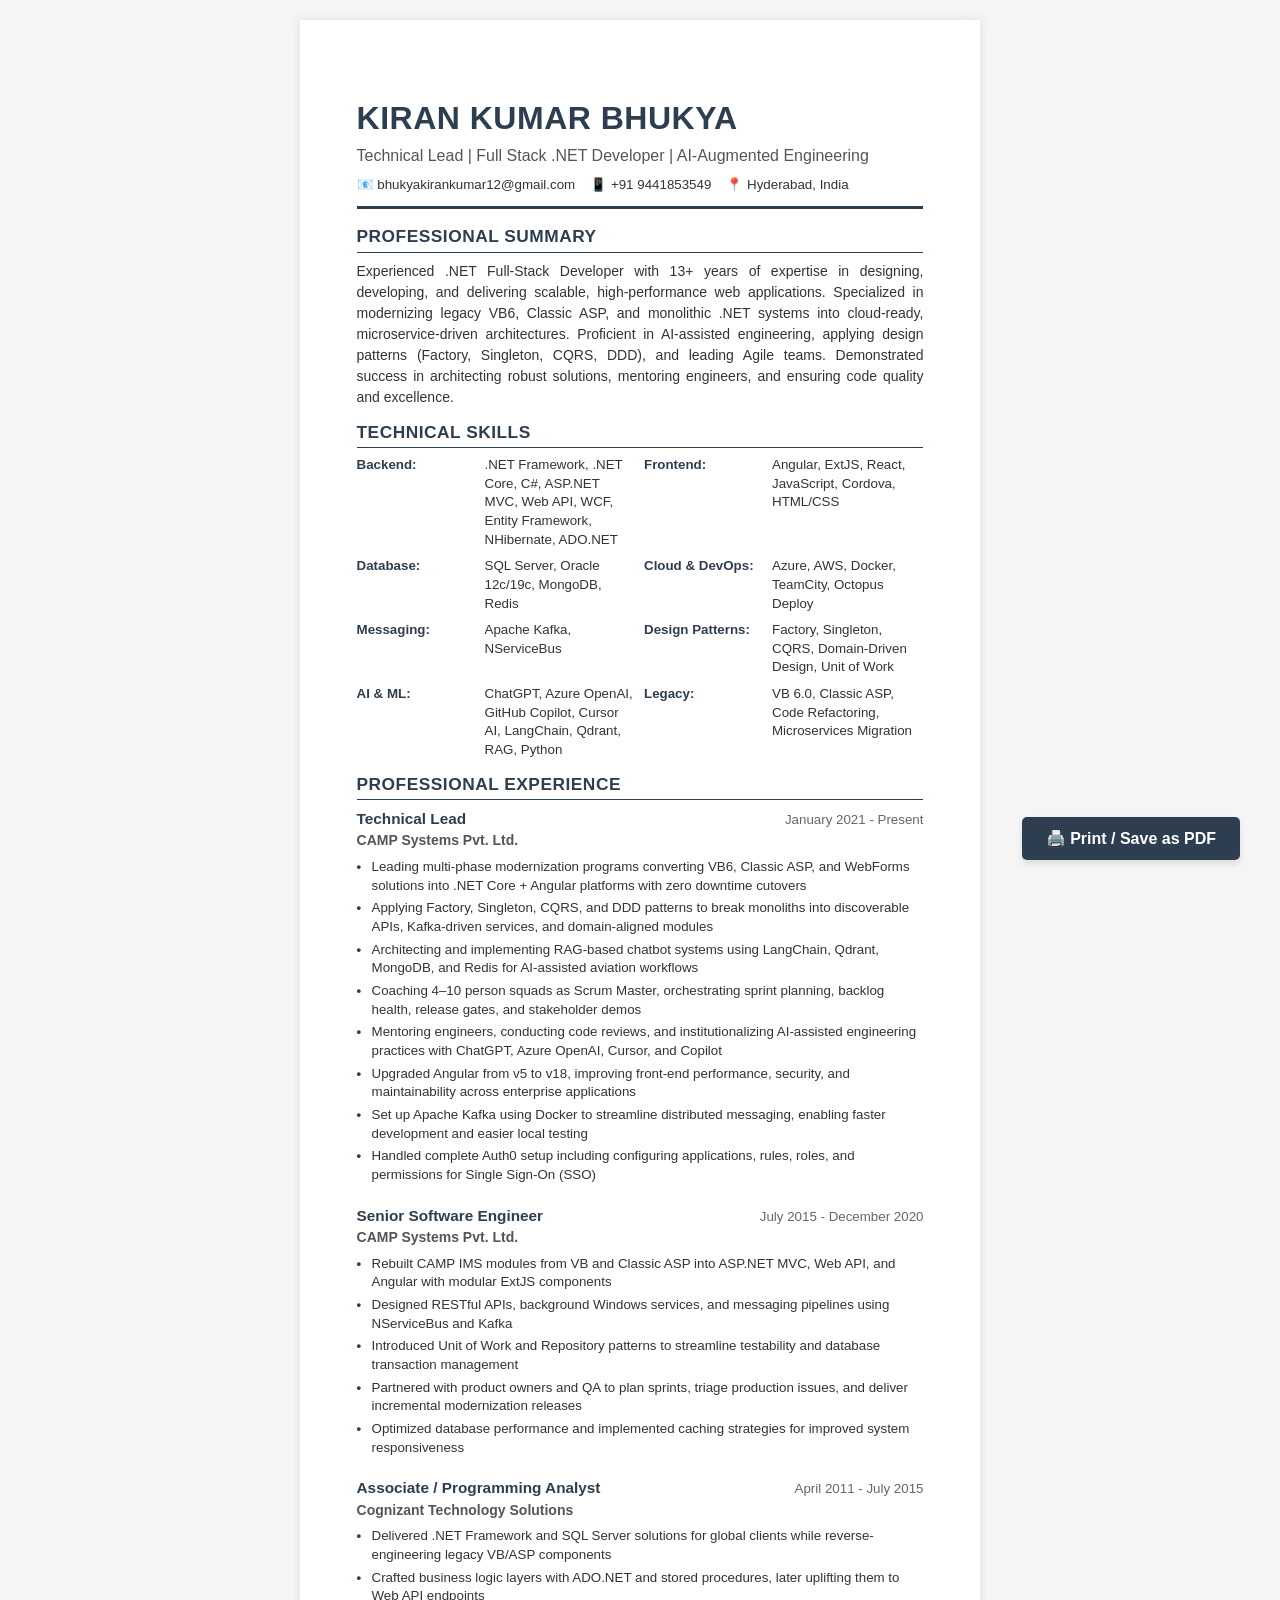
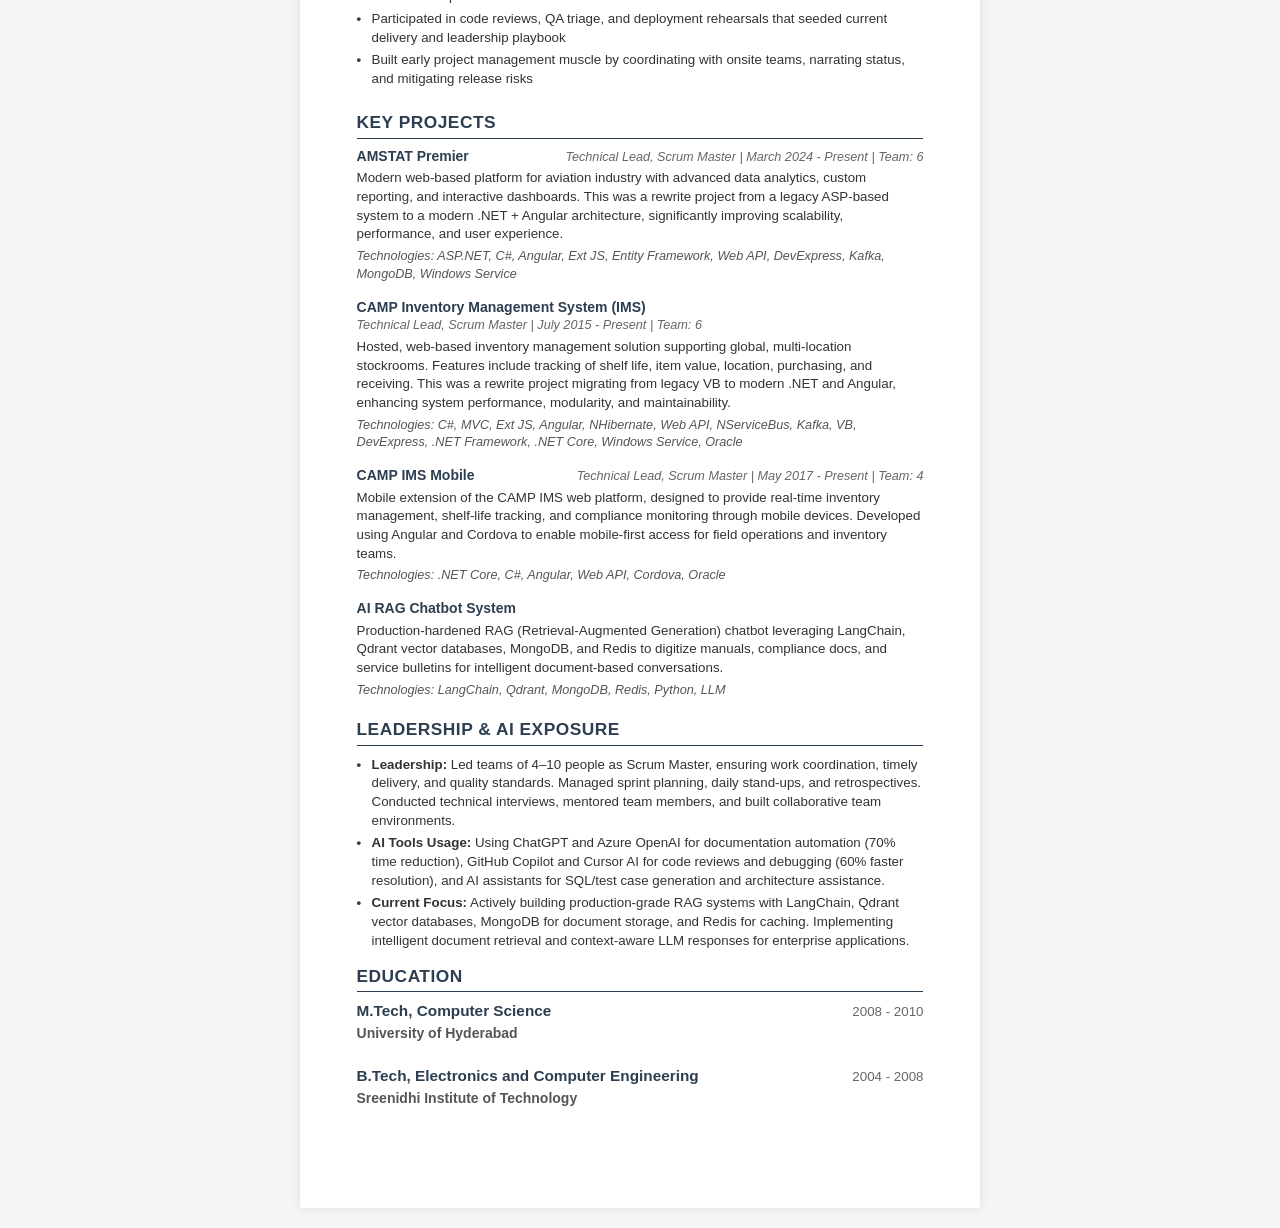
==== resume.html @ 2c6b8a43 "Refactor styles.css to improve layout and responsiveness of the portfolio website, ensuring a better" ====
<!DOCTYPE html>
<html lang="en">
<head>
    <meta charset="UTF-8">
    <meta name="viewport" content="width=device-width, initial-scale=1.0">
    <title>Kiran Kumar Bhukya - Resume</title>
    <style>
        * {
            margin: 0;
            padding: 0;
            box-sizing: border-box;
        }

        @page {
            size: A4;
            margin: 15mm;
        }

        body {
            font-family: 'Calibri', 'Arial', sans-serif;
            font-size: 11pt;
            line-height: 1.4;
            color: #000;
            background: white;
            padding: 0;
            margin: 0;
        }

        .resume-container {
            max-width: 180mm;
            margin: 0 auto;
            background: white;
            padding: 0;
        }

        /* Header */
        .header {
            border-bottom: 3px solid #2c3e50;
            padding-bottom: 12px;
            margin-bottom: 15px;
        }

        .header h1 {
            font-size: 24pt;
            font-weight: bold;
            color: #2c3e50;
            margin-bottom: 5px;
            letter-spacing: 0.5px;
        }

        .header .title {
            font-size: 12pt;
            color: #555;
            margin-bottom: 8px;
            font-weight: 500;
        }

        .header .contact-info {
            display: flex;
            flex-wrap: wrap;
            gap: 15px;
            font-size: 10pt;
            color: #333;
        }

        .header .contact-info span {
            display: flex;
            align-items: center;
            gap: 5px;
        }

        /* Sections */
        .section {
            margin-bottom: 12px;
        }

        .section-title {
            font-size: 13pt;
            font-weight: bold;
            color: #2c3e50;
            border-bottom: 1.5px solid #2c3e50;
            padding-bottom: 3px;
            margin-bottom: 8px;
            margin-top: 10px;
            text-transform: uppercase;
            letter-spacing: 0.5px;
        }

        /* Summary */
        .summary {
            font-size: 10.5pt;
            line-height: 1.5;
            text-align: justify;
            color: #333;
        }

        /* Experience & Education */
        .experience-item, .education-item {
            margin-bottom: 10px;
            padding-bottom: 8px;
        }

        .item-header {
            display: flex;
            justify-content: space-between;
            align-items: baseline;
            margin-bottom: 4px;
            flex-wrap: wrap;
        }

        .item-title {
            font-size: 11.5pt;
            font-weight: bold;
            color: #2c3e50;
        }

        .item-company {
            font-size: 10.5pt;
            color: #555;
            font-weight: 600;
            margin-top: 2px;
        }

        .item-date {
            font-size: 10pt;
            color: #666;
            font-weight: 500;
            white-space: nowrap;
        }

        .item-description {
            margin-top: 5px;
            font-size: 10pt;
            line-height: 1.4;
            color: #333;
        }

        .item-description ul {
            list-style: none;
            padding-left: 0;
            margin: 0;
        }

        .item-description li {
            padding: 2px 0;
            padding-left: 15px;
            position: relative;
            page-break-inside: avoid;
        }

        .item-description li:before {
            content: "•";
            position: absolute;
            left: 0;
            color: #2c3e50;
            font-weight: bold;
        }

        /* Skills */
        .skills-container {
            display: grid;
            grid-template-columns: repeat(2, 1fr);
            gap: 8px;
            margin-top: 5px;
        }

        .skill-row {
            display: flex;
            align-items: baseline;
            font-size: 10pt;
        }

        .skill-label {
            font-weight: bold;
            color: #2c3e50;
            min-width: 120px;
            margin-right: 8px;
        }

        .skill-items {
            color: #333;
            flex: 1;
        }

        /* Projects */
        .project-item {
            margin-bottom: 8px;
            padding-bottom: 6px;
        }

        .project-header {
            display: flex;
            justify-content: space-between;
            align-items: baseline;
            margin-bottom: 3px;
            flex-wrap: wrap;
        }

        .project-title {
            font-size: 10.5pt;
            font-weight: bold;
            color: #2c3e50;
        }

        .project-role {
            font-size: 9.5pt;
            color: #666;
            font-style: italic;
        }

        .project-description {
            font-size: 10pt;
            line-height: 1.4;
            margin-bottom: 4px;
            color: #333;
        }

        .project-tech {
            font-size: 9.5pt;
            color: #555;
            font-style: italic;
        }

        /* Print Styles */
        @media print {
            @page {
                size: A4;
                margin: 15mm;
            }

            * {
                -webkit-print-color-adjust: exact;
                print-color-adjust: exact;
            }

            body {
                background: white !important;
                font-size: 11pt !important;
                padding: 0 !important;
                margin: 0 !important;
                width: 100% !important;
            }

            .resume-container {
                width: 100% !important;
                max-width: 100% !important;
                margin: 0 !important;
                padding: 0 !important;
                box-shadow: none !important;
            }

            .section {
                margin-bottom: 10px;
                break-inside: auto;
                page-break-inside: auto;
            }

            .section-title {
                break-after: avoid;
                page-break-after: avoid;
                border-bottom-color: #000 !important;
                color: #000 !important;
            }

            .experience-item, .education-item, .project-item {
                margin-bottom: 8px;
                break-inside: auto;
                page-break-inside: auto;
            }

            .item-header {
                break-after: avoid;
                page-break-after: avoid;
            }

            .item-description {
                break-inside: auto;
                page-break-inside: auto;
            }

            .item-description ul {
                break-inside: auto;
                page-break-inside: auto;
            }

            .item-description li {
                break-inside: auto;
                page-break-inside: auto;
            }

            .header {
                border-bottom-color: #000 !important;
                break-after: avoid;
                page-break-after: avoid;
            }

            .item-title, .project-title {
                color: #000 !important;
            }

            .summary {
                break-inside: auto;
                page-break-inside: auto;
            }

            .skills-container {
                break-inside: auto;
                page-break-inside: auto;
            }
        }

        /* Screen view */
        @media screen {
            body {
                background: #f5f5f5;
                padding: 20px;
            }

            .resume-container {
                background: white;
                box-shadow: 0 0 10px rgba(0,0,0,0.1);
                padding: 20mm 15mm;
            }
        }
    </style>
</head>
<body>
    <div class="resume-container">
        <!-- Header -->
        <div class="header">
            <h1>KIRAN KUMAR BHUKYA</h1>
            <div class="title">Technical Lead | Full Stack .NET Developer | AI-Augmented Engineering</div>
            <div class="contact-info">
                <span>📧 bhukyakirankumar12@gmail.com</span>
                <span>📱 +91 9441853549</span>
                <span>📍 Hyderabad, India</span>
            </div>
        </div>

        <!-- Professional Summary -->
        <div class="section">
            <div class="section-title">Professional Summary</div>
            <div class="summary">
                Experienced .NET Full-Stack Developer with 13+ years of expertise in designing, developing, and delivering scalable, high-performance web applications. Specialized in modernizing legacy VB6, Classic ASP, and monolithic .NET systems into cloud-ready, microservice-driven architectures. Proficient in AI-assisted engineering, applying design patterns (Factory, Singleton, CQRS, DDD), and leading Agile teams. Demonstrated success in architecting robust solutions, mentoring engineers, and ensuring code quality and excellence.
            </div>
        </div>

        <!-- Technical Skills -->
        <div class="section">
            <div class="section-title">Technical Skills</div>
            <div class="skills-container">
                <div class="skill-row">
                    <span class="skill-label">Backend:</span>
                    <span class="skill-items">.NET Framework, .NET Core, C#, ASP.NET MVC, Web API, WCF, Entity Framework, NHibernate, ADO.NET</span>
                </div>
                <div class="skill-row">
                    <span class="skill-label">Frontend:</span>
                    <span class="skill-items">Angular, ExtJS, React, JavaScript, Cordova, HTML/CSS</span>
                </div>
                <div class="skill-row">
                    <span class="skill-label">Database:</span>
                    <span class="skill-items">SQL Server, Oracle 12c/19c, MongoDB, Redis</span>
                </div>
                <div class="skill-row">
                    <span class="skill-label">Cloud & DevOps:</span>
                    <span class="skill-items">Azure, AWS, Docker, TeamCity, Octopus Deploy</span>
                </div>
                <div class="skill-row">
                    <span class="skill-label">Messaging:</span>
                    <span class="skill-items">Apache Kafka, NServiceBus</span>
                </div>
                <div class="skill-row">
                    <span class="skill-label">Design Patterns:</span>
                    <span class="skill-items">Factory, Singleton, CQRS, Domain-Driven Design, Unit of Work</span>
                </div>
                <div class="skill-row">
                    <span class="skill-label">AI & ML:</span>
                    <span class="skill-items">ChatGPT, Azure OpenAI, GitHub Copilot, Cursor AI, LangChain, Qdrant, RAG, Python</span>
                </div>
                <div class="skill-row">
                    <span class="skill-label">Legacy:</span>
                    <span class="skill-items">VB 6.0, Classic ASP, Code Refactoring, Microservices Migration</span>
                </div>
            </div>
        </div>

        <!-- Professional Experience -->
        <div class="section">
            <div class="section-title">Professional Experience</div>
            
            <div class="experience-item">
                <div class="item-header">
                    <div>
                        <div class="item-title">Technical Lead</div>
                        <div class="item-company">CAMP Systems Pvt. Ltd.</div>
                    </div>
                    <div class="item-date">January 2021 - Present</div>
                </div>
                <div class="item-description">
                    <ul>
                        <li>Leading multi-phase modernization programs converting VB6, Classic ASP, and WebForms solutions into .NET Core + Angular platforms with zero downtime cutovers</li>
                        <li>Applying Factory, Singleton, CQRS, and DDD patterns to break monoliths into discoverable APIs, Kafka-driven services, and domain-aligned modules</li>
                        <li>Architecting and implementing RAG-based chatbot systems using LangChain, Qdrant, MongoDB, and Redis for AI-assisted aviation workflows</li>
                        <li>Coaching 4–10 person squads as Scrum Master, orchestrating sprint planning, backlog health, release gates, and stakeholder demos</li>
                        <li>Mentoring engineers, conducting code reviews, and institutionalizing AI-assisted engineering practices with ChatGPT, Azure OpenAI, Cursor, and Copilot</li>
                        <li>Upgraded Angular from v5 to v18, improving front-end performance, security, and maintainability across enterprise applications</li>
                        <li>Set up Apache Kafka using Docker to streamline distributed messaging, enabling faster development and easier local testing</li>
                        <li>Handled complete Auth0 setup including configuring applications, rules, roles, and permissions for Single Sign-On (SSO)</li>
                    </ul>
                </div>
            </div>

            <div class="experience-item">
                <div class="item-header">
                    <div>
                        <div class="item-title">Senior Software Engineer</div>
                        <div class="item-company">CAMP Systems Pvt. Ltd.</div>
                    </div>
                    <div class="item-date">July 2015 - December 2020</div>
                </div>
                <div class="item-description">
                    <ul>
                        <li>Rebuilt CAMP IMS modules from VB and Classic ASP into ASP.NET MVC, Web API, and Angular with modular ExtJS components</li>
                        <li>Designed RESTful APIs, background Windows services, and messaging pipelines using NServiceBus and Kafka</li>
                        <li>Introduced Unit of Work and Repository patterns to streamline testability and database transaction management</li>
                        <li>Partnered with product owners and QA to plan sprints, triage production issues, and deliver incremental modernization releases</li>
                        <li>Optimized database performance and implemented caching strategies for improved system responsiveness</li>
                    </ul>
                </div>
            </div>

            <div class="experience-item">
                <div class="item-header">
                    <div>
                        <div class="item-title">Associate / Programming Analyst</div>
                        <div class="item-company">Cognizant Technology Solutions</div>
                    </div>
                    <div class="item-date">April 2011 - July 2015</div>
                </div>
                <div class="item-description">
                    <ul>
                        <li>Delivered .NET Framework and SQL Server solutions for global clients while reverse-engineering legacy VB/ASP components</li>
                        <li>Crafted business logic layers with ADO.NET and stored procedures, later uplifting them to Web API endpoints</li>
                        <li>Participated in code reviews, QA triage, and deployment rehearsals that seeded current delivery and leadership playbook</li>
                        <li>Built early project management muscle by coordinating with onsite teams, narrating status, and mitigating release risks</li>
                    </ul>
                </div>
            </div>
        </div>

        <!-- Key Projects -->
        <div class="section">
            <div class="section-title">Key Projects</div>
            
            <div class="project-item">
                <div class="project-header">
                    <div class="project-title">AMSTAT Premier</div>
                    <div class="project-role">Technical Lead, Scrum Master | March 2024 - Present | Team: 6</div>
                </div>
                <div class="project-description">
                    Modern web-based platform for aviation industry with advanced data analytics, custom reporting, and interactive dashboards. This was a rewrite project from a legacy ASP-based system to a modern .NET + Angular architecture, significantly improving scalability, performance, and user experience.
                </div>
                <div class="project-tech">Technologies: ASP.NET, C#, Angular, Ext JS, Entity Framework, Web API, DevExpress, Kafka, MongoDB, Windows Service</div>
            </div>

            <div class="project-item">
                <div class="project-header">
                    <div class="project-title">CAMP Inventory Management System (IMS)</div>
                    <div class="project-role">Technical Lead, Scrum Master | July 2015 - Present | Team: 6</div>
                </div>
                <div class="project-description">
                    Hosted, web-based inventory management solution supporting global, multi-location stockrooms. Features include tracking of shelf life, item value, location, purchasing, and receiving. This was a rewrite project migrating from legacy VB to modern .NET and Angular, enhancing system performance, modularity, and maintainability.
                </div>
                <div class="project-tech">Technologies: C#, MVC, Ext JS, Angular, NHibernate, Web API, NServiceBus, Kafka, VB, DevExpress, .NET Framework, .NET Core, Windows Service, Oracle</div>
            </div>

            <div class="project-item">
                <div class="project-header">
                    <div class="project-title">CAMP IMS Mobile</div>
                    <div class="project-role">Technical Lead, Scrum Master | May 2017 - Present | Team: 4</div>
                </div>
                <div class="project-description">
                    Mobile extension of the CAMP IMS web platform, designed to provide real-time inventory management, shelf-life tracking, and compliance monitoring through mobile devices. Developed using Angular and Cordova to enable mobile-first access for field operations and inventory teams.
                </div>
                <div class="project-tech">Technologies: .NET Core, C#, Angular, Web API, Cordova, Oracle</div>
            </div>

            <div class="project-item">
                <div class="project-header">
                    <div class="project-title">AI RAG Chatbot System</div>
                </div>
                <div class="project-description">
                    Production-hardened RAG (Retrieval-Augmented Generation) chatbot leveraging LangChain, Qdrant vector databases, MongoDB, and Redis to digitize manuals, compliance docs, and service bulletins for intelligent document-based conversations.
                </div>
                <div class="project-tech">Technologies: LangChain, Qdrant, MongoDB, Redis, Python, LLM</div>
            </div>
        </div>

        <!-- Leadership & AI Exposure -->
        <div class="section">
            <div class="section-title">Leadership & AI Exposure</div>
            <div class="item-description">
                <ul>
                    <li><strong>Leadership:</strong> Led teams of 4–10 people as Scrum Master, ensuring work coordination, timely delivery, and quality standards. Managed sprint planning, daily stand-ups, and retrospectives. Conducted technical interviews, mentored team members, and built collaborative team environments.</li>
                    <li><strong>AI Tools Usage:</strong> Using ChatGPT and Azure OpenAI for documentation automation (70% time reduction), GitHub Copilot and Cursor AI for code reviews and debugging (60% faster resolution), and AI assistants for SQL/test case generation and architecture assistance.</li>
                    <li><strong>Current Focus:</strong> Actively building production-grade RAG systems with LangChain, Qdrant vector databases, MongoDB for document storage, and Redis for caching. Implementing intelligent document retrieval and context-aware LLM responses for enterprise applications.</li>
                </ul>
            </div>
        </div>

        <!-- Education -->
        <div class="section">
            <div class="section-title">Education</div>
            <div class="education-item">
                <div class="item-header">
                    <div>
                        <div class="item-title">M.Tech, Computer Science</div>
                        <div class="item-company">University of Hyderabad</div>
                    </div>
                    <div class="item-date">2008 - 2010</div>
                </div>
            </div>
            <div class="education-item">
                <div class="item-header">
                    <div>
                        <div class="item-title">B.Tech, Electronics and Computer Engineering</div>
                        <div class="item-company">Sreenidhi Institute of Technology</div>
                    </div>
                    <div class="item-date">2004 - 2008</div>
                </div>
            </div>
        </div>
    </div>

    <!-- Print Button -->
    <div class="no-print" style="text-align: center; margin: 20px; position: fixed; bottom: 20px; right: 20px;">
        <button onclick="window.print()" style="background: #2c3e50; color: white; border: none; padding: 12px 24px; border-radius: 5px; cursor: pointer; font-size: 16px; font-weight: 600; box-shadow: 0 4px 6px rgba(0,0,0,0.1);">
            🖨️ Print / Save as PDF
        </button>
    </div>

    <style>
        .no-print {
            display: block;
        }
        @media print {
            .no-print {
                display: none;
            }
        }
    </style>
</body>
</html>
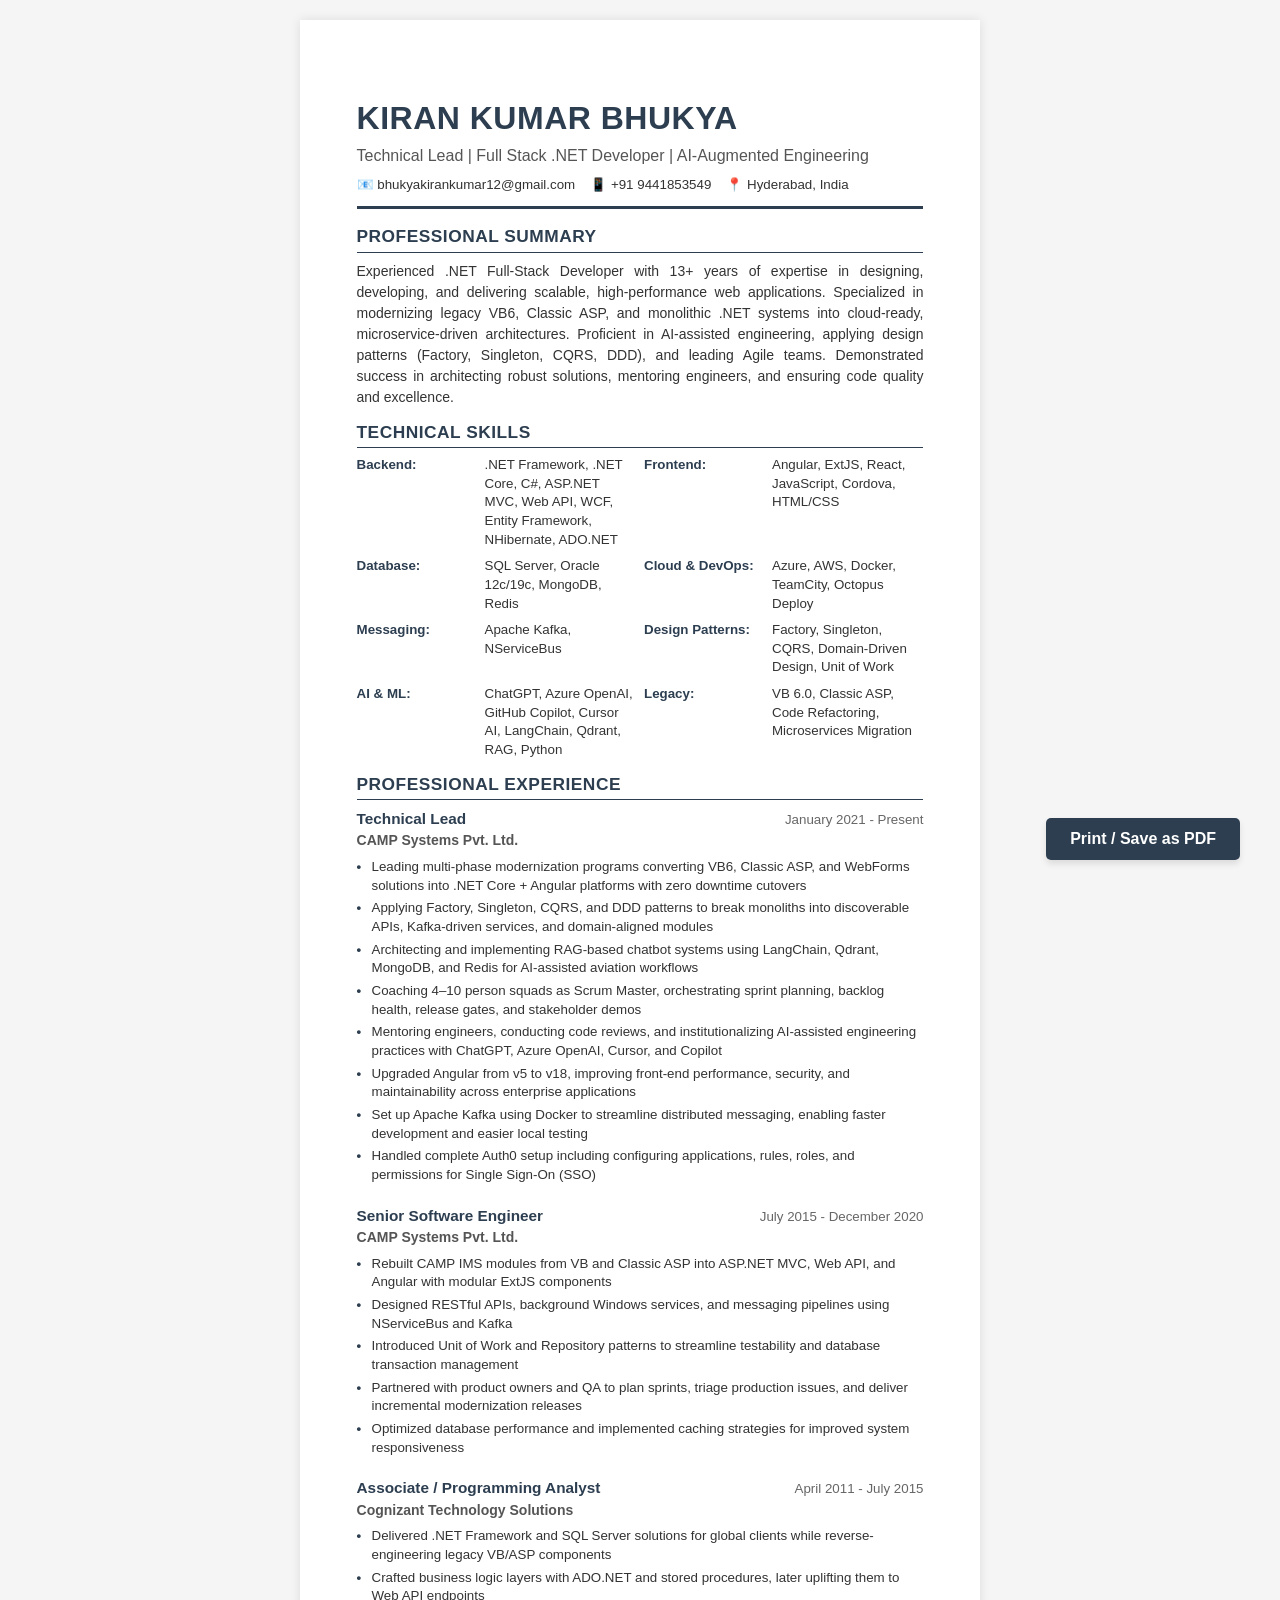
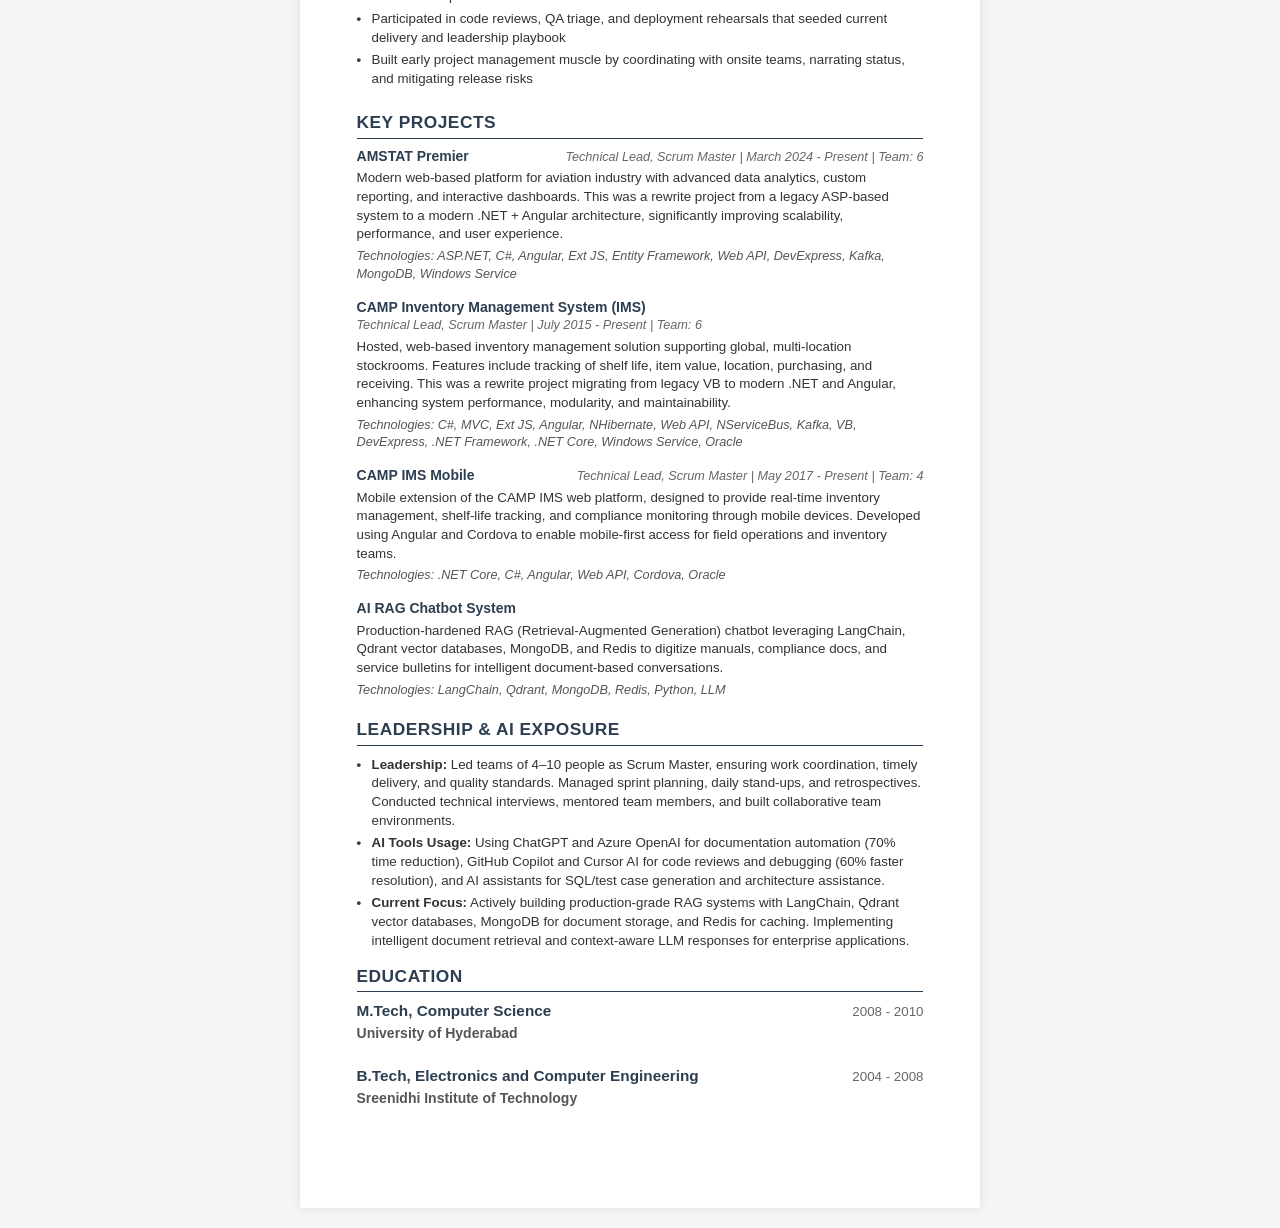
==== commit 44e5ebc8: "Enhance index.html with new project cards for AI-driven applications and update profile section with" ====
--- a/resume.html
+++ b/resume.html
@@ -320,6 +320,40 @@
                 background: white;
                 box-shadow: 0 0 10px rgba(0,0,0,0.1);
                 padding: 20mm 15mm;
+            }
+        }
+
+        /* Print Button */
+        .no-print {
+            display: block;
+            text-align: center;
+            margin: 20px;
+            position: fixed;
+            bottom: 20px;
+            right: 20px;
+            z-index: 1000;
+        }
+
+        .print-btn {
+            background: #2c3e50;
+            color: white;
+            border: none;
+            padding: 12px 24px;
+            border-radius: 5px;
+            cursor: pointer;
+            font-size: 16px;
+            font-weight: 600;
+            box-shadow: 0 4px 6px rgba(0,0,0,0.1);
+            font-family: 'Calibri', 'Arial', sans-serif;
+        }
+
+        .print-btn:hover {
+            background: #1a252f;
+        }
+
+        @media print {
+            .no-print {
+                display: none !important;
             }
         }
     </style>
@@ -533,21 +567,8 @@
     </div>
 
     <!-- Print Button -->
-    <div class="no-print" style="text-align: center; margin: 20px; position: fixed; bottom: 20px; right: 20px;">
-        <button onclick="window.print()" style="background: #2c3e50; color: white; border: none; padding: 12px 24px; border-radius: 5px; cursor: pointer; font-size: 16px; font-weight: 600; box-shadow: 0 4px 6px rgba(0,0,0,0.1);">
-            🖨️ Print / Save as PDF
-        </button>
+    <div class="no-print">
+        <button onclick="window.print()" class="print-btn">Print / Save as PDF</button>
     </div>
-
-    <style>
-        .no-print {
-            display: block;
-        }
-        @media print {
-            .no-print {
-                display: none;
-            }
-        }
-    </style>
 </body>
 </html>
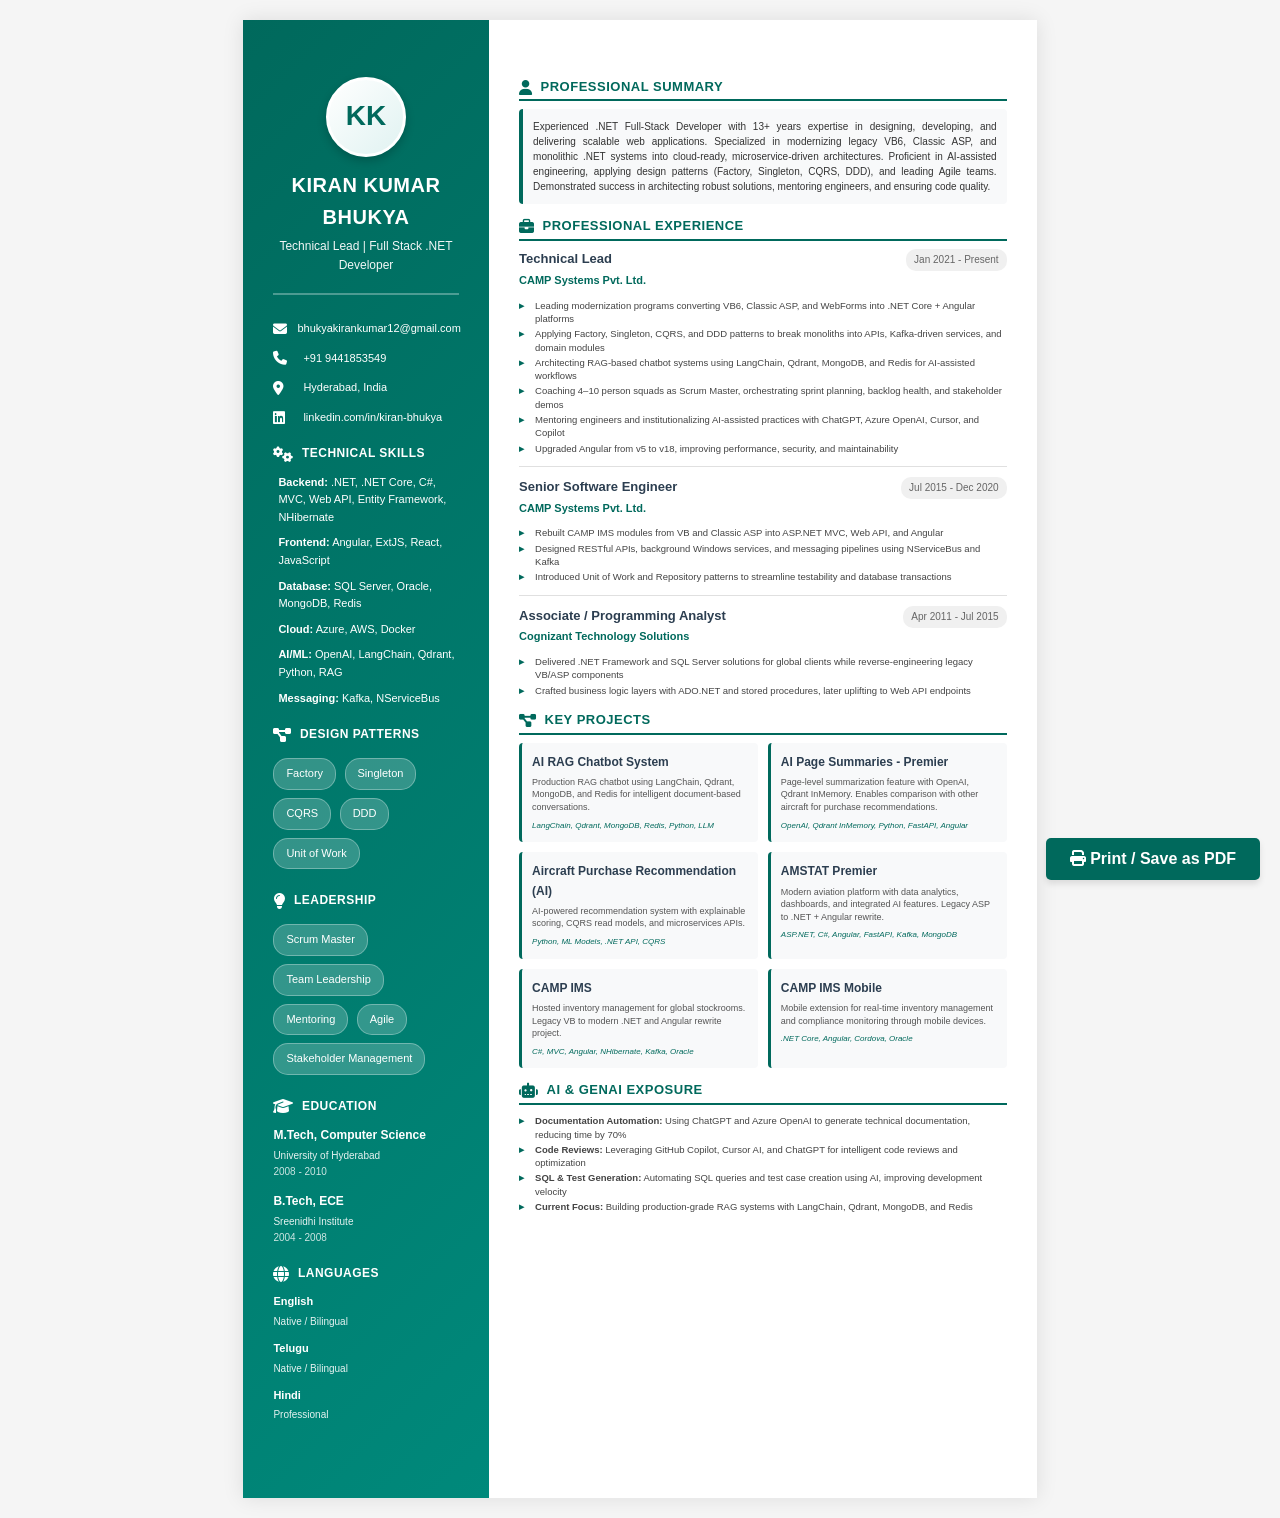
==== commit 688f6af5: "Revamp resume.html with a complete redesign, introducing a sidebar layout for profile, contact info," ====
--- a/resume.html
+++ b/resume.html
@@ -4,6 +4,7 @@
     <meta charset="UTF-8">
     <meta name="viewport" content="width=device-width, initial-scale=1.0">
     <title>Kiran Kumar Bhukya - Resume</title>
+    <link rel="stylesheet" href="https://cdnjs.cloudflare.com/ajax/libs/font-awesome/6.4.0/css/all.min.css">
     <style>
         * {
             margin: 0;
@@ -13,126 +14,237 @@
 
         @page {
             size: A4;
-            margin: 15mm;
+            margin: 0;
         }
 
         body {
-            font-family: 'Calibri', 'Arial', sans-serif;
-            font-size: 11pt;
-            line-height: 1.4;
-            color: #000;
-            background: white;
-            padding: 0;
-            margin: 0;
+            font-family: 'Segoe UI', Tahoma, Geneva, Verdana, sans-serif;
+            line-height: 1.6;
+            color: #2c3e50;
+            background: #f5f5f5;
         }
 
         .resume-container {
-            max-width: 180mm;
+            max-width: 210mm;
+            min-height: 297mm;
             margin: 0 auto;
             background: white;
-            padding: 0;
-        }
-
-        /* Header */
-        .header {
-            border-bottom: 3px solid #2c3e50;
-            padding-bottom: 12px;
-            margin-bottom: 15px;
-        }
-
-        .header h1 {
-            font-size: 24pt;
-            font-weight: bold;
-            color: #2c3e50;
-            margin-bottom: 5px;
-            letter-spacing: 0.5px;
-        }
-
-        .header .title {
-            font-size: 12pt;
-            color: #555;
-            margin-bottom: 8px;
-            font-weight: 500;
-        }
-
-        .header .contact-info {
             display: flex;
-            flex-wrap: wrap;
-            gap: 15px;
-            font-size: 10pt;
-            color: #333;
-        }
-
-        .header .contact-info span {
+            box-shadow: 0 0 20px rgba(0,0,0,0.1);
+        }
+
+        /* Left Sidebar - Dark Teal */
+        .sidebar {
+            width: 65mm;
+            background: linear-gradient(135deg, #00695c 0%, #00897b 100%);
+            color: white;
+            padding: 15mm 8mm;
+        }
+
+        /* Profile Picture Area */
+        .profile-section {
+            text-align: center;
+            margin-bottom: 18px;
+            padding-bottom: 18px;
+            border-bottom: 2px solid rgba(255,255,255,0.3);
+        }
+
+        .profile-picture {
+            width: 80px;
+            height: 80px;
+            border-radius: 50%;
+            background: linear-gradient(135deg, #ffffff 0%, #e0f2f1 100%);
+            margin: 0 auto 12px;
             display: flex;
             align-items: center;
-            gap: 5px;
-        }
-
-        /* Sections */
+            justify-content: center;
+            border: 3px solid white;
+            box-shadow: 0 4px 10px rgba(0,0,0,0.2);
+        }
+
+        .profile-picture span {
+            font-size: 28px;
+            font-weight: bold;
+            color: #00695c;
+        }
+
+        .name {
+            font-size: 20px;
+            font-weight: bold;
+            margin-bottom: 4px;
+            letter-spacing: 0.5px;
+        }
+
+        .title {
+            font-size: 12px;
+            opacity: 0.95;
+            font-weight: 400;
+        }
+
+        /* Contact Info */
+        .contact-info {
+            margin-top: 25px;
+        }
+
+        .contact-item {
+            display: flex;
+            align-items: center;
+            margin-bottom: 12px;
+            font-size: 11px;
+        }
+
+        .contact-item i {
+            width: 20px;
+            margin-right: 10px;
+            font-size: 14px;
+        }
+
+        /* Sidebar Sections */
+        .sidebar-section {
+            margin-bottom: 18px;
+        }
+
+        .sidebar-section-title {
+            font-size: 12px;
+            font-weight: bold;
+            margin-bottom: 10px;
+            display: flex;
+            align-items: center;
+            text-transform: uppercase;
+            letter-spacing: 0.5px;
+        }
+
+        .sidebar-section-title i {
+            margin-right: 8px;
+            font-size: 16px;
+        }
+
+        .skill-tag {
+            display: inline-block;
+            background: rgba(255,255,255,0.2);
+            padding: 6px 12px;
+            margin: 4px 4px 4px 0;
+            border-radius: 15px;
+            font-size: 11px;
+            border: 1px solid rgba(255,255,255,0.3);
+        }
+
+        .skill-item {
+            font-size: 11px;
+            margin-bottom: 8px;
+            padding-left: 5px;
+        }
+
+        .language-item {
+            margin-bottom: 10px;
+            font-size: 11px;
+        }
+
+        .language-name {
+            font-weight: 600;
+            margin-bottom: 3px;
+        }
+
+        .language-level {
+            font-size: 10px;
+            opacity: 0.9;
+        }
+
+        /* Main Content Area */
+        .main-content {
+            flex: 1;
+            padding: 15mm 8mm;
+            background: white;
+        }
+
+        /* Section Styling */
         .section {
             margin-bottom: 12px;
         }
 
         .section-title {
-            font-size: 13pt;
+            font-size: 13px;
             font-weight: bold;
-            color: #2c3e50;
-            border-bottom: 1.5px solid #2c3e50;
-            padding-bottom: 3px;
+            color: #00695c;
             margin-bottom: 8px;
-            margin-top: 10px;
+            display: flex;
+            align-items: center;
             text-transform: uppercase;
             letter-spacing: 0.5px;
+            border-bottom: 2px solid #00695c;
+            padding-bottom: 2px;
+        }
+
+        .section-title i {
+            margin-right: 8px;
+            font-size: 15px;
         }
 
         /* Summary */
         .summary {
-            font-size: 10.5pt;
+            font-size: 10px;
             line-height: 1.5;
             text-align: justify;
             color: #333;
+            background: #f8f9fa;
+            padding: 10px;
+            border-left: 4px solid #00695c;
+            border-radius: 4px;
         }
 
         /* Experience & Education */
-        .experience-item, .education-item {
+        .experience-item, .education-item, .project-item {
             margin-bottom: 10px;
-            padding-bottom: 8px;
+            padding-bottom: 10px;
+            border-bottom: 1px solid #e0e0e0;
+        }
+
+        .experience-item:last-child {
+            border-bottom: none;
+            margin-bottom: 0;
+            padding-bottom: 0;
+        }
+
+        .experience-item:last-child, .education-item:last-child, .project-item:last-child {
+            border-bottom: none;
         }
 
         .item-header {
             display: flex;
             justify-content: space-between;
-            align-items: baseline;
-            margin-bottom: 4px;
+            align-items: flex-start;
+            margin-bottom: 8px;
             flex-wrap: wrap;
         }
 
         .item-title {
-            font-size: 11.5pt;
+            font-size: 13px;
             font-weight: bold;
             color: #2c3e50;
         }
 
         .item-company {
-            font-size: 10.5pt;
-            color: #555;
+            font-size: 11px;
+            color: #00695c;
             font-weight: 600;
             margin-top: 2px;
         }
 
         .item-date {
-            font-size: 10pt;
+            font-size: 10px;
             color: #666;
             font-weight: 500;
             white-space: nowrap;
+            background: #f0f0f0;
+            padding: 3px 8px;
+            border-radius: 10px;
         }
 
         .item-description {
-            margin-top: 5px;
-            font-size: 10pt;
+            margin-top: 6px;
+            font-size: 9.5px;
             line-height: 1.4;
-            color: #333;
+            color: #444;
         }
 
         .item-description ul {
@@ -142,433 +254,351 @@
         }
 
         .item-description li {
-            padding: 2px 0;
-            padding-left: 15px;
+            padding: 1px 0;
+            padding-left: 16px;
             position: relative;
-            page-break-inside: avoid;
         }
 
         .item-description li:before {
-            content: "•";
+            content: "▸";
             position: absolute;
             left: 0;
-            color: #2c3e50;
+            color: #00695c;
             font-weight: bold;
         }
 
-        /* Skills */
-        .skills-container {
+        /* Projects Grid */
+        .projects-grid {
             display: grid;
             grid-template-columns: repeat(2, 1fr);
-            gap: 8px;
-            margin-top: 5px;
-        }
-
-        .skill-row {
-            display: flex;
-            align-items: baseline;
-            font-size: 10pt;
-        }
-
-        .skill-label {
+            gap: 10px;
+            margin-top: 8px;
+        }
+
+        .project-card {
+            background: #f8f9fa;
+            padding: 10px;
+            border-radius: 4px;
+            border-left: 3px solid #00695c;
+        }
+
+        .project-title {
+            font-size: 12px;
             font-weight: bold;
             color: #2c3e50;
-            min-width: 120px;
-            margin-right: 8px;
-        }
-
-        .skill-items {
-            color: #333;
-            flex: 1;
-        }
-
-        /* Projects */
-        .project-item {
-            margin-bottom: 8px;
-            padding-bottom: 6px;
-        }
-
-        .project-header {
-            display: flex;
-            justify-content: space-between;
-            align-items: baseline;
-            margin-bottom: 3px;
-            flex-wrap: wrap;
-        }
-
-        .project-title {
-            font-size: 10.5pt;
-            font-weight: bold;
-            color: #2c3e50;
-        }
-
-        .project-role {
-            font-size: 9.5pt;
-            color: #666;
-            font-style: italic;
-        }
-
-        .project-description {
-            font-size: 10pt;
+            margin-bottom: 4px;
+        }
+
+        .project-desc {
+            font-size: 9px;
+            color: #555;
             line-height: 1.4;
-            margin-bottom: 4px;
-            color: #333;
+            margin-bottom: 6px;
         }
 
         .project-tech {
-            font-size: 9.5pt;
-            color: #555;
+            font-size: 8px;
+            color: #00695c;
             font-style: italic;
         }
 
         /* Print Styles */
         @media print {
-            @page {
-                size: A4;
-                margin: 15mm;
+            body {
+                background: white;
             }
 
-            * {
+            .resume-container {
+                box-shadow: none;
+                max-width: 100%;
+            }
+
+            .sidebar {
+                background: #00695c !important;
                 -webkit-print-color-adjust: exact;
                 print-color-adjust: exact;
             }
 
-            body {
-                background: white !important;
-                font-size: 11pt !important;
-                padding: 0 !important;
-                margin: 0 !important;
-                width: 100% !important;
+            .section-title {
+                color: #00695c !important;
             }
 
-            .resume-container {
-                width: 100% !important;
-                max-width: 100% !important;
-                margin: 0 !important;
-                padding: 0 !important;
-                box-shadow: none !important;
+            .item-company {
+                color: #00695c !important;
             }
-
-            .section {
-                margin-bottom: 10px;
-                break-inside: auto;
-                page-break-inside: auto;
-            }
-
-            .section-title {
-                break-after: avoid;
-                page-break-after: avoid;
-                border-bottom-color: #000 !important;
-                color: #000 !important;
-            }
-
-            .experience-item, .education-item, .project-item {
-                margin-bottom: 8px;
-                break-inside: auto;
-                page-break-inside: auto;
-            }
-
-            .item-header {
-                break-after: avoid;
-                page-break-after: avoid;
-            }
-
-            .item-description {
-                break-inside: auto;
-                page-break-inside: auto;
-            }
-
-            .item-description ul {
-                break-inside: auto;
-                page-break-inside: auto;
-            }
-
-            .item-description li {
-                break-inside: auto;
-                page-break-inside: auto;
-            }
-
-            .header {
-                border-bottom-color: #000 !important;
-                break-after: avoid;
-                page-break-after: avoid;
-            }
-
-            .item-title, .project-title {
-                color: #000 !important;
-            }
-
-            .summary {
-                break-inside: auto;
-                page-break-inside: auto;
-            }
-
-            .skills-container {
-                break-inside: auto;
-                page-break-inside: auto;
-            }
-        }
-
-        /* Screen view */
+        }
+
+        /* Screen view adjustments */
         @media screen {
             body {
-                background: #f5f5f5;
                 padding: 20px;
             }
-
-            .resume-container {
-                background: white;
-                box-shadow: 0 0 10px rgba(0,0,0,0.1);
-                padding: 20mm 15mm;
-            }
-        }
-
-        /* Print Button */
+        }
+    </style>
+</head>
+<body>
+    <div class="resume-container">
+        <!-- Left Sidebar -->
+        <div class="sidebar">
+            <!-- Profile Section -->
+            <div class="profile-section">
+                <div class="profile-picture">
+                    <span>KK</span>
+                </div>
+                <div class="name">KIRAN KUMAR BHUKYA</div>
+                <div class="title">Technical Lead | Full Stack .NET Developer</div>
+            </div>
+
+            <!-- Contact Information -->
+            <div class="contact-info sidebar-section">
+                <div class="contact-item">
+                    <i class="fas fa-envelope"></i>
+                    <span>bhukyakirankumar12@gmail.com</span>
+                </div>
+                <div class="contact-item">
+                    <i class="fas fa-phone"></i>
+                    <span>+91 9441853549</span>
+                </div>
+                <div class="contact-item">
+                    <i class="fas fa-map-marker-alt"></i>
+                    <span>Hyderabad, India</span>
+                </div>
+                <div class="contact-item">
+                    <i class="fab fa-linkedin"></i>
+                    <span>linkedin.com/in/kiran-bhukya</span>
+                </div>
+            </div>
+
+            <!-- Technical Skills -->
+            <div class="sidebar-section">
+                <div class="sidebar-section-title">
+                    <i class="fas fa-cogs"></i> Technical Skills
+                </div>
+                <div class="skill-item"><strong>Backend:</strong> .NET, .NET Core, C#, MVC, Web API, Entity Framework, NHibernate</div>
+                <div class="skill-item"><strong>Frontend:</strong> Angular, ExtJS, React, JavaScript</div>
+                <div class="skill-item"><strong>Database:</strong> SQL Server, Oracle, MongoDB, Redis</div>
+                <div class="skill-item"><strong>Cloud:</strong> Azure, AWS, Docker</div>
+                <div class="skill-item"><strong>AI/ML:</strong> OpenAI, LangChain, Qdrant, Python, RAG</div>
+                <div class="skill-item"><strong>Messaging:</strong> Kafka, NServiceBus</div>
+            </div>
+
+            <!-- Design Patterns -->
+            <div class="sidebar-section">
+                <div class="sidebar-section-title">
+                    <i class="fas fa-project-diagram"></i> Design Patterns
+                </div>
+                <span class="skill-tag">Factory</span>
+                <span class="skill-tag">Singleton</span>
+                <span class="skill-tag">CQRS</span>
+                <span class="skill-tag">DDD</span>
+                <span class="skill-tag">Unit of Work</span>
+            </div>
+
+            <!-- Soft Skills -->
+            <div class="sidebar-section">
+                <div class="sidebar-section-title">
+                    <i class="fas fa-lightbulb"></i> Leadership
+                </div>
+                <span class="skill-tag">Scrum Master</span>
+                <span class="skill-tag">Team Leadership</span>
+                <span class="skill-tag">Mentoring</span>
+                <span class="skill-tag">Agile</span>
+                <span class="skill-tag">Stakeholder Management</span>
+            </div>
+
+            <!-- Education -->
+            <div class="sidebar-section">
+                <div class="sidebar-section-title">
+                    <i class="fas fa-graduation-cap"></i> Education
+                </div>
+                <div style="margin-bottom: 12px;">
+                    <div style="font-weight: 600; font-size: 12px; margin-bottom: 3px;">M.Tech, Computer Science</div>
+                    <div style="font-size: 10px; opacity: 0.9;">University of Hyderabad</div>
+                    <div style="font-size: 10px; opacity: 0.8;">2008 - 2010</div>
+                </div>
+                <div>
+                    <div style="font-weight: 600; font-size: 12px; margin-bottom: 3px;">B.Tech, ECE</div>
+                    <div style="font-size: 10px; opacity: 0.9;">Sreenidhi Institute</div>
+                    <div style="font-size: 10px; opacity: 0.8;">2004 - 2008</div>
+                </div>
+            </div>
+
+            <!-- Languages -->
+            <div class="sidebar-section">
+                <div class="sidebar-section-title">
+                    <i class="fas fa-globe"></i> Languages
+                </div>
+                <div class="language-item">
+                    <div class="language-name">English</div>
+                    <div class="language-level">Native / Bilingual</div>
+                </div>
+                <div class="language-item">
+                    <div class="language-name">Telugu</div>
+                    <div class="language-level">Native / Bilingual</div>
+                </div>
+                <div class="language-item">
+                    <div class="language-name">Hindi</div>
+                    <div class="language-level">Professional</div>
+                </div>
+            </div>
+        </div>
+
+        <!-- Main Content -->
+        <div class="main-content">
+            <!-- Professional Summary -->
+            <div class="section">
+                <div class="section-title">
+                    <i class="fas fa-user"></i> Professional Summary
+                </div>
+                <div class="summary">
+                    Experienced .NET Full-Stack Developer with 13+ years expertise in designing, developing, and delivering scalable web applications. Specialized in modernizing legacy VB6, Classic ASP, and monolithic .NET systems into cloud-ready, microservice-driven architectures. Proficient in AI-assisted engineering, applying design patterns (Factory, Singleton, CQRS, DDD), and leading Agile teams. Demonstrated success in architecting robust solutions, mentoring engineers, and ensuring code quality.
+                </div>
+            </div>
+
+            <!-- Professional Experience -->
+            <div class="section">
+                <div class="section-title">
+                    <i class="fas fa-briefcase"></i> Professional Experience
+                </div>
+                
+                <div class="experience-item">
+                    <div class="item-header">
+                        <div>
+                            <div class="item-title">Technical Lead</div>
+                            <div class="item-company">CAMP Systems Pvt. Ltd.</div>
+                        </div>
+                        <div class="item-date">Jan 2021 - Present</div>
+                    </div>
+                    <div class="item-description">
+                        <ul>
+                            <li>Leading modernization programs converting VB6, Classic ASP, and WebForms into .NET Core + Angular platforms</li>
+                            <li>Applying Factory, Singleton, CQRS, and DDD patterns to break monoliths into APIs, Kafka-driven services, and domain modules</li>
+                            <li>Architecting RAG-based chatbot systems using LangChain, Qdrant, MongoDB, and Redis for AI-assisted workflows</li>
+                            <li>Coaching 4–10 person squads as Scrum Master, orchestrating sprint planning, backlog health, and stakeholder demos</li>
+                            <li>Mentoring engineers and institutionalizing AI-assisted practices with ChatGPT, Azure OpenAI, Cursor, and Copilot</li>
+                            <li>Upgraded Angular from v5 to v18, improving performance, security, and maintainability</li>
+                        </ul>
+                    </div>
+                </div>
+
+                <div class="experience-item">
+                    <div class="item-header">
+                        <div>
+                            <div class="item-title">Senior Software Engineer</div>
+                            <div class="item-company">CAMP Systems Pvt. Ltd.</div>
+                        </div>
+                        <div class="item-date">Jul 2015 - Dec 2020</div>
+                    </div>
+                    <div class="item-description">
+                        <ul>
+                            <li>Rebuilt CAMP IMS modules from VB and Classic ASP into ASP.NET MVC, Web API, and Angular</li>
+                            <li>Designed RESTful APIs, background Windows services, and messaging pipelines using NServiceBus and Kafka</li>
+                            <li>Introduced Unit of Work and Repository patterns to streamline testability and database transactions</li>
+                        </ul>
+                    </div>
+                </div>
+
+                <div class="experience-item">
+                    <div class="item-header">
+                        <div>
+                            <div class="item-title">Associate / Programming Analyst</div>
+                            <div class="item-company">Cognizant Technology Solutions</div>
+                        </div>
+                        <div class="item-date">Apr 2011 - Jul 2015</div>
+                    </div>
+                    <div class="item-description">
+                        <ul>
+                            <li>Delivered .NET Framework and SQL Server solutions for global clients while reverse-engineering legacy VB/ASP components</li>
+                            <li>Crafted business logic layers with ADO.NET and stored procedures, later uplifting to Web API endpoints</li>
+                        </ul>
+                    </div>
+                </div>
+            </div>
+
+            <!-- Key Projects - AI Projects First -->
+            <div class="section">
+                <div class="section-title">
+                    <i class="fas fa-project-diagram"></i> Key Projects
+                </div>
+                
+                <div class="projects-grid">
+                    <!-- AI RAG Chatbot System -->
+                    <div class="project-card">
+                        <div class="project-title">AI RAG Chatbot System</div>
+                        <div class="project-desc">Production RAG chatbot using LangChain, Qdrant, MongoDB, and Redis for intelligent document-based conversations.</div>
+                        <div class="project-tech">LangChain, Qdrant, MongoDB, Redis, Python, LLM</div>
+                    </div>
+
+                    <!-- AI Page Summaries -->
+                    <div class="project-card">
+                        <div class="project-title">AI Page Summaries - Premier</div>
+                        <div class="project-desc">Page-level summarization feature with OpenAI, Qdrant InMemory. Enables comparison with other aircraft for purchase recommendations.</div>
+                        <div class="project-tech">OpenAI, Qdrant InMemory, Python, FastAPI, Angular</div>
+                    </div>
+
+                    <!-- Aircraft Purchase Recommendation -->
+                    <div class="project-card">
+                        <div class="project-title">Aircraft Purchase Recommendation (AI)</div>
+                        <div class="project-desc">AI-powered recommendation system with explainable scoring, CQRS read models, and microservices APIs.</div>
+                        <div class="project-tech">Python, ML Models, .NET API, CQRS</div>
+                    </div>
+
+                    <!-- AMSTAT Premier -->
+                    <div class="project-card">
+                        <div class="project-title">AMSTAT Premier</div>
+                        <div class="project-desc">Modern aviation platform with data analytics, dashboards, and integrated AI features. Legacy ASP to .NET + Angular rewrite.</div>
+                        <div class="project-tech">ASP.NET, C#, Angular, FastAPI, Kafka, MongoDB</div>
+                    </div>
+
+                    <!-- CAMP IMS -->
+                    <div class="project-card">
+                        <div class="project-title">CAMP IMS</div>
+                        <div class="project-desc">Hosted inventory management for global stockrooms. Legacy VB to modern .NET and Angular rewrite project.</div>
+                        <div class="project-tech">C#, MVC, Angular, NHibernate, Kafka, Oracle</div>
+                    </div>
+
+                    <!-- CAMP IMS Mobile -->
+                    <div class="project-card">
+                        <div class="project-title">CAMP IMS Mobile</div>
+                        <div class="project-desc">Mobile extension for real-time inventory management and compliance monitoring through mobile devices.</div>
+                        <div class="project-tech">.NET Core, Angular, Cordova, Oracle</div>
+                    </div>
+                </div>
+            </div>
+
+            <!-- AI & GenAI Exposure -->
+            <div class="section">
+                <div class="section-title">
+                    <i class="fas fa-robot"></i> AI & GenAI Exposure
+                </div>
+                <div class="item-description">
+                    <ul>
+                        <li><strong>Documentation Automation:</strong> Using ChatGPT and Azure OpenAI to generate technical documentation, reducing time by 70%</li>
+                        <li><strong>Code Reviews:</strong> Leveraging GitHub Copilot, Cursor AI, and ChatGPT for intelligent code reviews and optimization</li>
+                        <li><strong>SQL & Test Generation:</strong> Automating SQL queries and test case creation using AI, improving development velocity</li>
+                        <li><strong>Current Focus:</strong> Building production-grade RAG systems with LangChain, Qdrant, MongoDB, and Redis</li>
+                    </ul>
+                </div>
+            </div>
+        </div>
+    </div>
+
+    <!-- Print Button -->
+    <div style="position: fixed; bottom: 20px; right: 20px; z-index: 1000;" class="no-print">
+        <button onclick="window.print()" style="background: #00695c; color: white; border: none; padding: 12px 24px; border-radius: 5px; cursor: pointer; font-size: 16px; font-weight: 600; box-shadow: 0 4px 6px rgba(0,0,0,0.1);">
+            <i class="fas fa-print"></i> Print / Save as PDF
+        </button>
+    </div>
+
+    <style>
         .no-print {
             display: block;
-            text-align: center;
-            margin: 20px;
-            position: fixed;
-            bottom: 20px;
-            right: 20px;
-            z-index: 1000;
-        }
-
-        .print-btn {
-            background: #2c3e50;
-            color: white;
-            border: none;
-            padding: 12px 24px;
-            border-radius: 5px;
-            cursor: pointer;
-            font-size: 16px;
-            font-weight: 600;
-            box-shadow: 0 4px 6px rgba(0,0,0,0.1);
-            font-family: 'Calibri', 'Arial', sans-serif;
-        }
-
-        .print-btn:hover {
-            background: #1a252f;
-        }
-
+        }
         @media print {
             .no-print {
                 display: none !important;
             }
         }
     </style>
-</head>
-<body>
-    <div class="resume-container">
-        <!-- Header -->
-        <div class="header">
-            <h1>KIRAN KUMAR BHUKYA</h1>
-            <div class="title">Technical Lead | Full Stack .NET Developer | AI-Augmented Engineering</div>
-            <div class="contact-info">
-                <span>📧 bhukyakirankumar12@gmail.com</span>
-                <span>📱 +91 9441853549</span>
-                <span>📍 Hyderabad, India</span>
-            </div>
-        </div>
-
-        <!-- Professional Summary -->
-        <div class="section">
-            <div class="section-title">Professional Summary</div>
-            <div class="summary">
-                Experienced .NET Full-Stack Developer with 13+ years of expertise in designing, developing, and delivering scalable, high-performance web applications. Specialized in modernizing legacy VB6, Classic ASP, and monolithic .NET systems into cloud-ready, microservice-driven architectures. Proficient in AI-assisted engineering, applying design patterns (Factory, Singleton, CQRS, DDD), and leading Agile teams. Demonstrated success in architecting robust solutions, mentoring engineers, and ensuring code quality and excellence.
-            </div>
-        </div>
-
-        <!-- Technical Skills -->
-        <div class="section">
-            <div class="section-title">Technical Skills</div>
-            <div class="skills-container">
-                <div class="skill-row">
-                    <span class="skill-label">Backend:</span>
-                    <span class="skill-items">.NET Framework, .NET Core, C#, ASP.NET MVC, Web API, WCF, Entity Framework, NHibernate, ADO.NET</span>
-                </div>
-                <div class="skill-row">
-                    <span class="skill-label">Frontend:</span>
-                    <span class="skill-items">Angular, ExtJS, React, JavaScript, Cordova, HTML/CSS</span>
-                </div>
-                <div class="skill-row">
-                    <span class="skill-label">Database:</span>
-                    <span class="skill-items">SQL Server, Oracle 12c/19c, MongoDB, Redis</span>
-                </div>
-                <div class="skill-row">
-                    <span class="skill-label">Cloud & DevOps:</span>
-                    <span class="skill-items">Azure, AWS, Docker, TeamCity, Octopus Deploy</span>
-                </div>
-                <div class="skill-row">
-                    <span class="skill-label">Messaging:</span>
-                    <span class="skill-items">Apache Kafka, NServiceBus</span>
-                </div>
-                <div class="skill-row">
-                    <span class="skill-label">Design Patterns:</span>
-                    <span class="skill-items">Factory, Singleton, CQRS, Domain-Driven Design, Unit of Work</span>
-                </div>
-                <div class="skill-row">
-                    <span class="skill-label">AI & ML:</span>
-                    <span class="skill-items">ChatGPT, Azure OpenAI, GitHub Copilot, Cursor AI, LangChain, Qdrant, RAG, Python</span>
-                </div>
-                <div class="skill-row">
-                    <span class="skill-label">Legacy:</span>
-                    <span class="skill-items">VB 6.0, Classic ASP, Code Refactoring, Microservices Migration</span>
-                </div>
-            </div>
-        </div>
-
-        <!-- Professional Experience -->
-        <div class="section">
-            <div class="section-title">Professional Experience</div>
-            
-            <div class="experience-item">
-                <div class="item-header">
-                    <div>
-                        <div class="item-title">Technical Lead</div>
-                        <div class="item-company">CAMP Systems Pvt. Ltd.</div>
-                    </div>
-                    <div class="item-date">January 2021 - Present</div>
-                </div>
-                <div class="item-description">
-                    <ul>
-                        <li>Leading multi-phase modernization programs converting VB6, Classic ASP, and WebForms solutions into .NET Core + Angular platforms with zero downtime cutovers</li>
-                        <li>Applying Factory, Singleton, CQRS, and DDD patterns to break monoliths into discoverable APIs, Kafka-driven services, and domain-aligned modules</li>
-                        <li>Architecting and implementing RAG-based chatbot systems using LangChain, Qdrant, MongoDB, and Redis for AI-assisted aviation workflows</li>
-                        <li>Coaching 4–10 person squads as Scrum Master, orchestrating sprint planning, backlog health, release gates, and stakeholder demos</li>
-                        <li>Mentoring engineers, conducting code reviews, and institutionalizing AI-assisted engineering practices with ChatGPT, Azure OpenAI, Cursor, and Copilot</li>
-                        <li>Upgraded Angular from v5 to v18, improving front-end performance, security, and maintainability across enterprise applications</li>
-                        <li>Set up Apache Kafka using Docker to streamline distributed messaging, enabling faster development and easier local testing</li>
-                        <li>Handled complete Auth0 setup including configuring applications, rules, roles, and permissions for Single Sign-On (SSO)</li>
-                    </ul>
-                </div>
-            </div>
-
-            <div class="experience-item">
-                <div class="item-header">
-                    <div>
-                        <div class="item-title">Senior Software Engineer</div>
-                        <div class="item-company">CAMP Systems Pvt. Ltd.</div>
-                    </div>
-                    <div class="item-date">July 2015 - December 2020</div>
-                </div>
-                <div class="item-description">
-                    <ul>
-                        <li>Rebuilt CAMP IMS modules from VB and Classic ASP into ASP.NET MVC, Web API, and Angular with modular ExtJS components</li>
-                        <li>Designed RESTful APIs, background Windows services, and messaging pipelines using NServiceBus and Kafka</li>
-                        <li>Introduced Unit of Work and Repository patterns to streamline testability and database transaction management</li>
-                        <li>Partnered with product owners and QA to plan sprints, triage production issues, and deliver incremental modernization releases</li>
-                        <li>Optimized database performance and implemented caching strategies for improved system responsiveness</li>
-                    </ul>
-                </div>
-            </div>
-
-            <div class="experience-item">
-                <div class="item-header">
-                    <div>
-                        <div class="item-title">Associate / Programming Analyst</div>
-                        <div class="item-company">Cognizant Technology Solutions</div>
-                    </div>
-                    <div class="item-date">April 2011 - July 2015</div>
-                </div>
-                <div class="item-description">
-                    <ul>
-                        <li>Delivered .NET Framework and SQL Server solutions for global clients while reverse-engineering legacy VB/ASP components</li>
-                        <li>Crafted business logic layers with ADO.NET and stored procedures, later uplifting them to Web API endpoints</li>
-                        <li>Participated in code reviews, QA triage, and deployment rehearsals that seeded current delivery and leadership playbook</li>
-                        <li>Built early project management muscle by coordinating with onsite teams, narrating status, and mitigating release risks</li>
-                    </ul>
-                </div>
-            </div>
-        </div>
-
-        <!-- Key Projects -->
-        <div class="section">
-            <div class="section-title">Key Projects</div>
-            
-            <div class="project-item">
-                <div class="project-header">
-                    <div class="project-title">AMSTAT Premier</div>
-                    <div class="project-role">Technical Lead, Scrum Master | March 2024 - Present | Team: 6</div>
-                </div>
-                <div class="project-description">
-                    Modern web-based platform for aviation industry with advanced data analytics, custom reporting, and interactive dashboards. This was a rewrite project from a legacy ASP-based system to a modern .NET + Angular architecture, significantly improving scalability, performance, and user experience.
-                </div>
-                <div class="project-tech">Technologies: ASP.NET, C#, Angular, Ext JS, Entity Framework, Web API, DevExpress, Kafka, MongoDB, Windows Service</div>
-            </div>
-
-            <div class="project-item">
-                <div class="project-header">
-                    <div class="project-title">CAMP Inventory Management System (IMS)</div>
-                    <div class="project-role">Technical Lead, Scrum Master | July 2015 - Present | Team: 6</div>
-                </div>
-                <div class="project-description">
-                    Hosted, web-based inventory management solution supporting global, multi-location stockrooms. Features include tracking of shelf life, item value, location, purchasing, and receiving. This was a rewrite project migrating from legacy VB to modern .NET and Angular, enhancing system performance, modularity, and maintainability.
-                </div>
-                <div class="project-tech">Technologies: C#, MVC, Ext JS, Angular, NHibernate, Web API, NServiceBus, Kafka, VB, DevExpress, .NET Framework, .NET Core, Windows Service, Oracle</div>
-            </div>
-
-            <div class="project-item">
-                <div class="project-header">
-                    <div class="project-title">CAMP IMS Mobile</div>
-                    <div class="project-role">Technical Lead, Scrum Master | May 2017 - Present | Team: 4</div>
-                </div>
-                <div class="project-description">
-                    Mobile extension of the CAMP IMS web platform, designed to provide real-time inventory management, shelf-life tracking, and compliance monitoring through mobile devices. Developed using Angular and Cordova to enable mobile-first access for field operations and inventory teams.
-                </div>
-                <div class="project-tech">Technologies: .NET Core, C#, Angular, Web API, Cordova, Oracle</div>
-            </div>
-
-            <div class="project-item">
-                <div class="project-header">
-                    <div class="project-title">AI RAG Chatbot System</div>
-                </div>
-                <div class="project-description">
-                    Production-hardened RAG (Retrieval-Augmented Generation) chatbot leveraging LangChain, Qdrant vector databases, MongoDB, and Redis to digitize manuals, compliance docs, and service bulletins for intelligent document-based conversations.
-                </div>
-                <div class="project-tech">Technologies: LangChain, Qdrant, MongoDB, Redis, Python, LLM</div>
-            </div>
-        </div>
-
-        <!-- Leadership & AI Exposure -->
-        <div class="section">
-            <div class="section-title">Leadership & AI Exposure</div>
-            <div class="item-description">
-                <ul>
-                    <li><strong>Leadership:</strong> Led teams of 4–10 people as Scrum Master, ensuring work coordination, timely delivery, and quality standards. Managed sprint planning, daily stand-ups, and retrospectives. Conducted technical interviews, mentored team members, and built collaborative team environments.</li>
-                    <li><strong>AI Tools Usage:</strong> Using ChatGPT and Azure OpenAI for documentation automation (70% time reduction), GitHub Copilot and Cursor AI for code reviews and debugging (60% faster resolution), and AI assistants for SQL/test case generation and architecture assistance.</li>
-                    <li><strong>Current Focus:</strong> Actively building production-grade RAG systems with LangChain, Qdrant vector databases, MongoDB for document storage, and Redis for caching. Implementing intelligent document retrieval and context-aware LLM responses for enterprise applications.</li>
-                </ul>
-            </div>
-        </div>
-
-        <!-- Education -->
-        <div class="section">
-            <div class="section-title">Education</div>
-            <div class="education-item">
-                <div class="item-header">
-                    <div>
-                        <div class="item-title">M.Tech, Computer Science</div>
-                        <div class="item-company">University of Hyderabad</div>
-                    </div>
-                    <div class="item-date">2008 - 2010</div>
-                </div>
-            </div>
-            <div class="education-item">
-                <div class="item-header">
-                    <div>
-                        <div class="item-title">B.Tech, Electronics and Computer Engineering</div>
-                        <div class="item-company">Sreenidhi Institute of Technology</div>
-                    </div>
-                    <div class="item-date">2004 - 2008</div>
-                </div>
-            </div>
-        </div>
-    </div>
-
-    <!-- Print Button -->
-    <div class="no-print">
-        <button onclick="window.print()" class="print-btn">Print / Save as PDF</button>
-    </div>
 </body>
 </html>
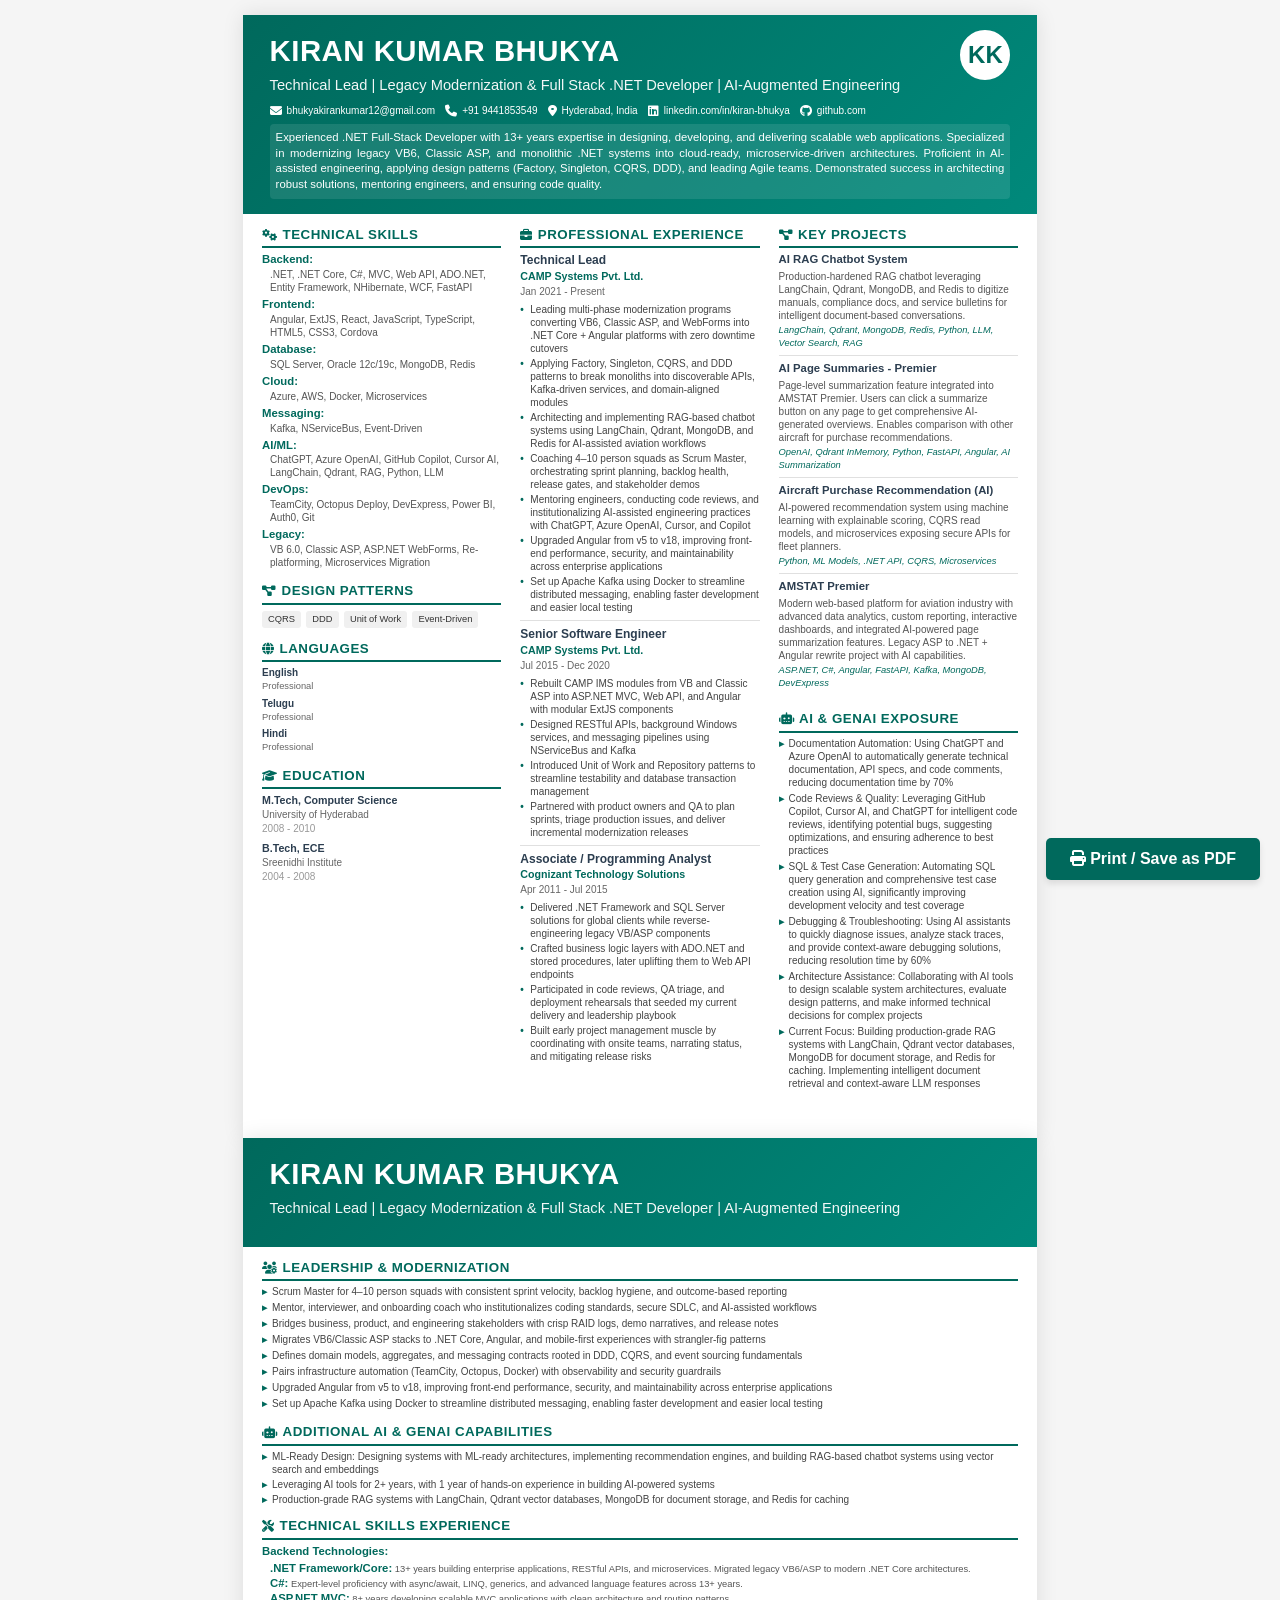
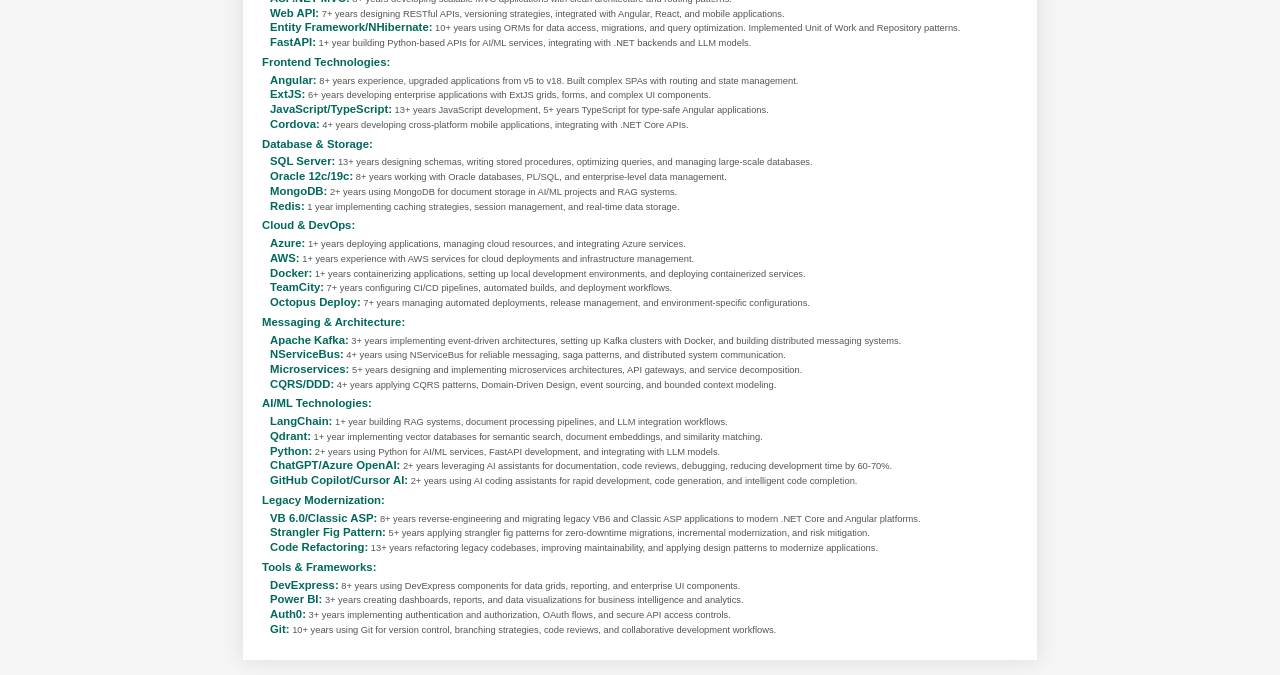
==== commit 28c95d00: "Refactor resume.html to enhance layout and styling, transitioning to a header-based design for profi" ====
--- a/resume.html
+++ b/resume.html
@@ -19,232 +19,199 @@
 
         body {
             font-family: 'Segoe UI', Tahoma, Geneva, Verdana, sans-serif;
-            line-height: 1.6;
+            line-height: 1.4;
             color: #2c3e50;
-            background: #f5f5f5;
+            background: white;
+            font-size: 9pt;
         }
 
         .resume-container {
-            max-width: 210mm;
+            width: 210mm;
             min-height: 297mm;
+            background: white;
+            padding: 0;
             margin: 0 auto;
-            background: white;
-            display: flex;
-            box-shadow: 0 0 20px rgba(0,0,0,0.1);
-        }
-
-        /* Left Sidebar - Dark Teal */
-        .sidebar {
-            width: 65mm;
+        }
+
+        /* Header Section */
+        .header {
             background: linear-gradient(135deg, #00695c 0%, #00897b 100%);
             color: white;
-            padding: 15mm 8mm;
-        }
-
-        /* Profile Picture Area */
-        .profile-section {
-            text-align: center;
-            margin-bottom: 18px;
-            padding-bottom: 18px;
-            border-bottom: 2px solid rgba(255,255,255,0.3);
-        }
-
-        .profile-picture {
-            width: 80px;
-            height: 80px;
+            padding: 4mm 7mm;
+        }
+
+        .header-top {
+            display: flex;
+            justify-content: space-between;
+            align-items: flex-start;
+            margin-bottom: 6px;
+        }
+
+        .profile-header {
+            flex: 1;
+        }
+
+        .name {
+            font-size: 22pt;
+            font-weight: bold;
+            margin-bottom: 4px;
+            letter-spacing: 0.5px;
+        }
+
+        .title {
+            font-size: 11pt;
+            opacity: 0.95;
+            margin-bottom: 8px;
+        }
+
+        .contact-info {
+            display: flex;
+            flex-wrap: wrap;
+            gap: 10px;
+            font-size: 7.5pt;
+            margin-top: 6px;
+        }
+
+        .contact-item {
+            display: flex;
+            align-items: center;
+            gap: 5px;
+        }
+
+        .contact-item i {
+            font-size: 9pt;
+        }
+
+        .profile-pic {
+            width: 50px;
+            height: 50px;
             border-radius: 50%;
-            background: linear-gradient(135deg, #ffffff 0%, #e0f2f1 100%);
-            margin: 0 auto 12px;
+            background: white;
             display: flex;
             align-items: center;
             justify-content: center;
-            border: 3px solid white;
-            box-shadow: 0 4px 10px rgba(0,0,0,0.2);
-        }
-
-        .profile-picture span {
-            font-size: 28px;
+            border: 2px solid white;
+        }
+
+        .profile-pic span {
+            font-size: 18pt;
             font-weight: bold;
             color: #00695c;
         }
 
-        .name {
-            font-size: 20px;
+        .summary {
+            margin-top: 6px;
+            font-size: 8.5pt;
+            line-height: 1.4;
+            text-align: justify;
+            background: rgba(255,255,255,0.1);
+            padding: 6px;
+            border-radius: 4px;
+        }
+
+        /* Main Content - Three Columns */
+        .main-content {
+            padding: 3mm 5mm;
+            display: grid;
+            grid-template-columns: 1fr 1fr 1fr;
+            gap: 5mm;
+        }
+
+        .column {
+            display: flex;
+            flex-direction: column;
+            gap: 5px;
+        }
+
+        /* Section Styling */
+        .section {
+            margin-bottom: 5px;
+        }
+
+        .section-title {
+            font-size: 10pt;
             font-weight: bold;
+            color: #00695c;
             margin-bottom: 4px;
+            padding-bottom: 2px;
+            border-bottom: 2px solid #00695c;
+            text-transform: uppercase;
             letter-spacing: 0.5px;
-        }
-
-        .title {
-            font-size: 12px;
-            opacity: 0.95;
-            font-weight: 400;
-        }
-
-        /* Contact Info */
-        .contact-info {
-            margin-top: 25px;
-        }
-
-        .contact-item {
             display: flex;
             align-items: center;
-            margin-bottom: 12px;
-            font-size: 11px;
-        }
-
-        .contact-item i {
-            width: 20px;
-            margin-right: 10px;
-            font-size: 14px;
-        }
-
-        /* Sidebar Sections */
-        .sidebar-section {
-            margin-bottom: 18px;
-        }
-
-        .sidebar-section-title {
-            font-size: 12px;
-            font-weight: bold;
-            margin-bottom: 10px;
-            display: flex;
-            align-items: center;
-            text-transform: uppercase;
-            letter-spacing: 0.5px;
-        }
-
-        .sidebar-section-title i {
-            margin-right: 8px;
-            font-size: 16px;
+            gap: 5px;
+        }
+
+        .section-title i {
+            font-size: 9pt;
+        }
+
+        /* Skills */
+        .skill-category {
+            margin-bottom: 3px;
+            font-size: 8pt;
+        }
+
+        .skill-category strong {
+            color: #00695c;
+            font-size: 8.5pt;
+        }
+
+        .skill-list {
+            font-size: 7.5pt;
+            color: #555;
+            margin-left: 8px;
+            line-height: 1.3;
         }
 
         .skill-tag {
             display: inline-block;
-            background: rgba(255,255,255,0.2);
-            padding: 6px 12px;
-            margin: 4px 4px 4px 0;
-            border-radius: 15px;
-            font-size: 11px;
-            border: 1px solid rgba(255,255,255,0.3);
-        }
-
-        .skill-item {
-            font-size: 11px;
-            margin-bottom: 8px;
-            padding-left: 5px;
-        }
-
-        .language-item {
-            margin-bottom: 10px;
-            font-size: 11px;
-        }
-
-        .language-name {
-            font-weight: 600;
-            margin-bottom: 3px;
-        }
-
-        .language-level {
-            font-size: 10px;
-            opacity: 0.9;
-        }
-
-        /* Main Content Area */
-        .main-content {
-            flex: 1;
-            padding: 15mm 8mm;
-            background: white;
-        }
-
-        /* Section Styling */
-        .section {
-            margin-bottom: 12px;
-        }
-
-        .section-title {
-            font-size: 13px;
-            font-weight: bold;
-            color: #00695c;
-            margin-bottom: 8px;
-            display: flex;
-            align-items: center;
-            text-transform: uppercase;
-            letter-spacing: 0.5px;
-            border-bottom: 2px solid #00695c;
-            padding-bottom: 2px;
-        }
-
-        .section-title i {
-            margin-right: 8px;
-            font-size: 15px;
-        }
-
-        /* Summary */
-        .summary {
-            font-size: 10px;
-            line-height: 1.5;
-            text-align: justify;
+            background: #f0f0f0;
+            padding: 2px 6px;
+            margin: 2px 2px 2px 0;
+            border-radius: 3px;
+            font-size: 7pt;
             color: #333;
-            background: #f8f9fa;
-            padding: 10px;
-            border-left: 4px solid #00695c;
-            border-radius: 4px;
-        }
-
-        /* Experience & Education */
-        .experience-item, .education-item, .project-item {
-            margin-bottom: 10px;
-            padding-bottom: 10px;
+        }
+
+        /* Experience */
+        .experience-item {
+            margin-bottom: 5px;
+            padding-bottom: 5px;
             border-bottom: 1px solid #e0e0e0;
         }
 
         .experience-item:last-child {
             border-bottom: none;
-            margin-bottom: 0;
-            padding-bottom: 0;
-        }
-
-        .experience-item:last-child, .education-item:last-child, .project-item:last-child {
-            border-bottom: none;
         }
 
         .item-header {
-            display: flex;
-            justify-content: space-between;
-            align-items: flex-start;
-            margin-bottom: 8px;
-            flex-wrap: wrap;
+            margin-bottom: 3px;
         }
 
         .item-title {
-            font-size: 13px;
+            font-size: 9pt;
             font-weight: bold;
             color: #2c3e50;
         }
 
         .item-company {
-            font-size: 11px;
+            font-size: 8pt;
             color: #00695c;
             font-weight: 600;
-            margin-top: 2px;
         }
 
         .item-date {
-            font-size: 10px;
+            font-size: 7.5pt;
             color: #666;
-            font-weight: 500;
-            white-space: nowrap;
-            background: #f0f0f0;
-            padding: 3px 8px;
-            border-radius: 10px;
+            margin-top: 1px;
         }
 
         .item-description {
-            margin-top: 6px;
-            font-size: 9.5px;
-            line-height: 1.4;
+            font-size: 7.5pt;
+            line-height: 1.3;
             color: #444;
+            margin-top: 3px;
         }
 
         .item-description ul {
@@ -255,11 +222,60 @@
 
         .item-description li {
             padding: 1px 0;
-            padding-left: 16px;
+            padding-left: 10px;
             position: relative;
         }
 
         .item-description li:before {
+            content: "•";
+            position: absolute;
+            left: 0;
+            color: #00695c;
+            font-weight: bold;
+        }
+
+        /* Projects */
+        .project-item {
+            margin-bottom: 5px;
+            padding-bottom: 5px;
+            border-bottom: 1px solid #e0e0e0;
+        }
+
+        .project-item:last-child {
+            border-bottom: none;
+        }
+
+        .project-title {
+            font-size: 8.5pt;
+            font-weight: bold;
+            color: #2c3e50;
+            margin-bottom: 2px;
+        }
+
+        .project-desc {
+            font-size: 7.5pt;
+            color: #555;
+            line-height: 1.3;
+            margin-bottom: 2px;
+        }
+
+        .project-tech {
+            font-size: 7pt;
+            color: #00695c;
+            font-style: italic;
+        }
+
+        /* Leadership & AI Exposure */
+        .list-item {
+            font-size: 7.5pt;
+            line-height: 1.3;
+            color: #444;
+            margin-bottom: 3px;
+            padding-left: 10px;
+            position: relative;
+        }
+
+        .list-item:before {
             content: "▸";
             position: absolute;
             left: 0;
@@ -267,39 +283,41 @@
             font-weight: bold;
         }
 
-        /* Projects Grid */
-        .projects-grid {
-            display: grid;
-            grid-template-columns: repeat(2, 1fr);
-            gap: 10px;
-            margin-top: 8px;
-        }
-
-        .project-card {
-            background: #f8f9fa;
-            padding: 10px;
-            border-radius: 4px;
-            border-left: 3px solid #00695c;
-        }
-
-        .project-title {
-            font-size: 12px;
-            font-weight: bold;
+        /* Education */
+        .education-item {
+            margin-bottom: 5px;
+            font-size: 8pt;
+        }
+
+        .education-title {
+            font-weight: 600;
             color: #2c3e50;
-            margin-bottom: 4px;
-        }
-
-        .project-desc {
-            font-size: 9px;
-            color: #555;
-            line-height: 1.4;
-            margin-bottom: 6px;
-        }
-
-        .project-tech {
-            font-size: 8px;
-            color: #00695c;
-            font-style: italic;
+        }
+
+        .education-school {
+            font-size: 7.5pt;
+            color: #666;
+        }
+
+        .education-year {
+            font-size: 7.5pt;
+            color: #999;
+        }
+
+        /* Languages */
+        .language-item {
+            font-size: 7.5pt;
+            margin-bottom: 3px;
+        }
+
+        .language-name {
+            font-weight: 600;
+            color: #2c3e50;
+        }
+
+        .language-level {
+            font-size: 7pt;
+            color: #666;
         }
 
         /* Print Styles */
@@ -310,10 +328,9 @@
 
             .resume-container {
                 box-shadow: none;
-                max-width: 100%;
-            }
-
-            .sidebar {
+            }
+
+            .header {
                 background: #00695c !important;
                 -webkit-print-color-adjust: exact;
                 print-color-adjust: exact;
@@ -323,261 +340,422 @@
                 color: #00695c !important;
             }
 
-            .item-company {
-                color: #00695c !important;
-            }
-        }
-
-        /* Screen view adjustments */
+            * {
+                -webkit-print-color-adjust: exact;
+                print-color-adjust: exact;
+            }
+
+            .resume-container {
+                page-break-after: always;
+                page-break-inside: avoid;
+            }
+
+            .resume-container:last-child {
+                page-break-after: auto;
+            }
+
+            .section {
+                page-break-inside: avoid;
+            }
+
+            .experience-item {
+                page-break-inside: avoid;
+            }
+
+            .project-item {
+                page-break-inside: avoid;
+            }
+
+            /* Ensure Technical Skills Experience stays on second page */
+            .resume-container:nth-of-type(2) {
+                page-break-before: always;
+            }
+
+            .resume-container:nth-of-type(2) .section {
+                page-break-inside: avoid;
+            }
+        }
+
+        /* Screen view */
         @media screen {
             body {
-                padding: 20px;
+                padding: 15px;
+                background: #f5f5f5;
+            }
+
+            .resume-container {
+                box-shadow: 0 0 20px rgba(0,0,0,0.1);
             }
         }
     </style>
 </head>
 <body>
     <div class="resume-container">
-        <!-- Left Sidebar -->
-        <div class="sidebar">
-            <!-- Profile Section -->
-            <div class="profile-section">
-                <div class="profile-picture">
+        <!-- Header Section -->
+        <div class="header">
+            <div class="header-top">
+                <div class="profile-header">
+                    <div class="name">KIRAN KUMAR BHUKYA</div>
+                    <div class="title">Technical Lead | Legacy Modernization & Full Stack .NET Developer | AI-Augmented Engineering</div>
+                    <div class="contact-info">
+                        <div class="contact-item">
+                            <i class="fas fa-envelope"></i>
+                            <span>bhukyakirankumar12@gmail.com</span>
+                        </div>
+                        <div class="contact-item">
+                            <i class="fas fa-phone"></i>
+                            <span>+91 9441853549</span>
+                        </div>
+                        <div class="contact-item">
+                            <i class="fas fa-map-marker-alt"></i>
+                            <span>Hyderabad, India</span>
+                        </div>
+                        <div class="contact-item">
+                            <i class="fab fa-linkedin"></i>
+                            <span>linkedin.com/in/kiran-bhukya</span>
+                        </div>
+                        <div class="contact-item">
+                            <i class="fab fa-github"></i>
+                            <span>github.com</span>
+                        </div>
+                    </div>
+                </div>
+                <div class="profile-pic">
                     <span>KK</span>
                 </div>
-                <div class="name">KIRAN KUMAR BHUKYA</div>
-                <div class="title">Technical Lead | Full Stack .NET Developer</div>
             </div>
-
-            <!-- Contact Information -->
-            <div class="contact-info sidebar-section">
-                <div class="contact-item">
-                    <i class="fas fa-envelope"></i>
-                    <span>bhukyakirankumar12@gmail.com</span>
-                </div>
-                <div class="contact-item">
-                    <i class="fas fa-phone"></i>
-                    <span>+91 9441853549</span>
-                </div>
-                <div class="contact-item">
-                    <i class="fas fa-map-marker-alt"></i>
-                    <span>Hyderabad, India</span>
-                </div>
-                <div class="contact-item">
-                    <i class="fab fa-linkedin"></i>
-                    <span>linkedin.com/in/kiran-bhukya</span>
-                </div>
-            </div>
-
-            <!-- Technical Skills -->
-            <div class="sidebar-section">
-                <div class="sidebar-section-title">
-                    <i class="fas fa-cogs"></i> Technical Skills
-                </div>
-                <div class="skill-item"><strong>Backend:</strong> .NET, .NET Core, C#, MVC, Web API, Entity Framework, NHibernate</div>
-                <div class="skill-item"><strong>Frontend:</strong> Angular, ExtJS, React, JavaScript</div>
-                <div class="skill-item"><strong>Database:</strong> SQL Server, Oracle, MongoDB, Redis</div>
-                <div class="skill-item"><strong>Cloud:</strong> Azure, AWS, Docker</div>
-                <div class="skill-item"><strong>AI/ML:</strong> OpenAI, LangChain, Qdrant, Python, RAG</div>
-                <div class="skill-item"><strong>Messaging:</strong> Kafka, NServiceBus</div>
-            </div>
-
-            <!-- Design Patterns -->
-            <div class="sidebar-section">
-                <div class="sidebar-section-title">
-                    <i class="fas fa-project-diagram"></i> Design Patterns
-                </div>
-                <span class="skill-tag">Factory</span>
-                <span class="skill-tag">Singleton</span>
-                <span class="skill-tag">CQRS</span>
-                <span class="skill-tag">DDD</span>
-                <span class="skill-tag">Unit of Work</span>
-            </div>
-
-            <!-- Soft Skills -->
-            <div class="sidebar-section">
-                <div class="sidebar-section-title">
-                    <i class="fas fa-lightbulb"></i> Leadership
-                </div>
-                <span class="skill-tag">Scrum Master</span>
-                <span class="skill-tag">Team Leadership</span>
-                <span class="skill-tag">Mentoring</span>
-                <span class="skill-tag">Agile</span>
-                <span class="skill-tag">Stakeholder Management</span>
-            </div>
-
-            <!-- Education -->
-            <div class="sidebar-section">
-                <div class="sidebar-section-title">
-                    <i class="fas fa-graduation-cap"></i> Education
-                </div>
-                <div style="margin-bottom: 12px;">
-                    <div style="font-weight: 600; font-size: 12px; margin-bottom: 3px;">M.Tech, Computer Science</div>
-                    <div style="font-size: 10px; opacity: 0.9;">University of Hyderabad</div>
-                    <div style="font-size: 10px; opacity: 0.8;">2008 - 2010</div>
-                </div>
-                <div>
-                    <div style="font-weight: 600; font-size: 12px; margin-bottom: 3px;">B.Tech, ECE</div>
-                    <div style="font-size: 10px; opacity: 0.9;">Sreenidhi Institute</div>
-                    <div style="font-size: 10px; opacity: 0.8;">2004 - 2008</div>
-                </div>
-            </div>
-
-            <!-- Languages -->
-            <div class="sidebar-section">
-                <div class="sidebar-section-title">
-                    <i class="fas fa-globe"></i> Languages
-                </div>
-                <div class="language-item">
-                    <div class="language-name">English</div>
-                    <div class="language-level">Native / Bilingual</div>
-                </div>
-                <div class="language-item">
-                    <div class="language-name">Telugu</div>
-                    <div class="language-level">Native / Bilingual</div>
-                </div>
-                <div class="language-item">
-                    <div class="language-name">Hindi</div>
-                    <div class="language-level">Professional</div>
-                </div>
+            <div class="summary">
+                Experienced .NET Full-Stack Developer with 13+ years expertise in designing, developing, and delivering scalable web applications. Specialized in modernizing legacy VB6, Classic ASP, and monolithic .NET systems into cloud-ready, microservice-driven architectures. Proficient in AI-assisted engineering, applying design patterns (Factory, Singleton, CQRS, DDD), and leading Agile teams. Demonstrated success in architecting robust solutions, mentoring engineers, and ensuring code quality.
             </div>
         </div>
 
-        <!-- Main Content -->
+        <!-- Main Content - Three Columns -->
         <div class="main-content">
-            <!-- Professional Summary -->
-            <div class="section">
-                <div class="section-title">
-                    <i class="fas fa-user"></i> Professional Summary
-                </div>
-                <div class="summary">
-                    Experienced .NET Full-Stack Developer with 13+ years expertise in designing, developing, and delivering scalable web applications. Specialized in modernizing legacy VB6, Classic ASP, and monolithic .NET systems into cloud-ready, microservice-driven architectures. Proficient in AI-assisted engineering, applying design patterns (Factory, Singleton, CQRS, DDD), and leading Agile teams. Demonstrated success in architecting robust solutions, mentoring engineers, and ensuring code quality.
+            <!-- Column 1: Skills, Patterns, Languages -->
+            <div class="column">
+                <!-- Technical Skills -->
+                <div class="section">
+                    <div class="section-title">
+                        <i class="fas fa-cogs"></i> Technical Skills
+                    </div>
+                    <div class="skill-category">
+                        <strong>Backend:</strong>
+                        <div class="skill-list">.NET, .NET Core, C#, MVC, Web API, ADO.NET, Entity Framework, NHibernate, WCF, FastAPI</div>
+                    </div>
+                    <div class="skill-category">
+                        <strong>Frontend:</strong>
+                        <div class="skill-list">Angular, ExtJS, React, JavaScript, TypeScript, HTML5, CSS3, Cordova</div>
+                    </div>
+                    <div class="skill-category">
+                        <strong>Database:</strong>
+                        <div class="skill-list">SQL Server, Oracle 12c/19c, MongoDB, Redis</div>
+                    </div>
+                    <div class="skill-category">
+                        <strong>Cloud:</strong>
+                        <div class="skill-list">Azure, AWS, Docker, Microservices</div>
+                    </div>
+                    <div class="skill-category">
+                        <strong>Messaging:</strong>
+                        <div class="skill-list">Kafka, NServiceBus, Event-Driven</div>
+                    </div>
+                    <div class="skill-category">
+                        <strong>AI/ML:</strong>
+                        <div class="skill-list">ChatGPT, Azure OpenAI, GitHub Copilot, Cursor AI, LangChain, Qdrant, RAG, Python, LLM</div>
+                    </div>
+                    <div class="skill-category">
+                        <strong>DevOps:</strong>
+                        <div class="skill-list">TeamCity, Octopus Deploy, DevExpress, Power BI, Auth0, Git</div>
+                    </div>
+                    <div class="skill-category">
+                        <strong>Legacy:</strong>
+                        <div class="skill-list">VB 6.0, Classic ASP, ASP.NET WebForms, Re-platforming, Microservices Migration</div>
+                    </div>
+                </div>
+
+                <!-- Design Patterns -->
+                <div class="section">
+                    <div class="section-title">
+                        <i class="fas fa-project-diagram"></i> Design Patterns
+                    </div>
+                    <span class="skill-tag">CQRS</span>
+                    <span class="skill-tag">DDD</span>
+                    <span class="skill-tag">Unit of Work</span>
+                    <span class="skill-tag">Event-Driven</span>
+                </div>
+
+                <!-- Languages -->
+                <div class="section">
+                    <div class="section-title">
+                        <i class="fas fa-globe"></i> Languages
+                    </div>
+                    <div class="language-item">
+                        <div class="language-name">English</div>
+                        <div class="language-level">Professional</div>
+                    </div>
+                    <div class="language-item">
+                        <div class="language-name">Telugu</div>
+                        <div class="language-level">Professional</div>
+                    </div>
+                    <div class="language-item">
+                        <div class="language-name">Hindi</div>
+                        <div class="language-level">Professional</div>
+                    </div>
+                </div>
+
+                <!-- Education -->
+                <div class="section">
+                    <div class="section-title">
+                        <i class="fas fa-graduation-cap"></i> Education
+                    </div>
+                    <div class="education-item">
+                        <div class="education-title">M.Tech, Computer Science</div>
+                        <div class="education-school">University of Hyderabad</div>
+                        <div class="education-year">2008 - 2010</div>
+                    </div>
+                    <div class="education-item">
+                        <div class="education-title">B.Tech, ECE</div>
+                        <div class="education-school">Sreenidhi Institute</div>
+                        <div class="education-year">2004 - 2008</div>
+                    </div>
                 </div>
             </div>
 
-            <!-- Professional Experience -->
-            <div class="section">
-                <div class="section-title">
-                    <i class="fas fa-briefcase"></i> Professional Experience
-                </div>
-                
-                <div class="experience-item">
-                    <div class="item-header">
-                        <div>
+            <!-- Column 2: Experience -->
+            <div class="column">
+                <div class="section">
+                    <div class="section-title">
+                        <i class="fas fa-briefcase"></i> Professional Experience
+                    </div>
+                    
+                    <div class="experience-item">
+                        <div class="item-header">
                             <div class="item-title">Technical Lead</div>
                             <div class="item-company">CAMP Systems Pvt. Ltd.</div>
-                        </div>
-                        <div class="item-date">Jan 2021 - Present</div>
-                    </div>
-                    <div class="item-description">
-                        <ul>
-                            <li>Leading modernization programs converting VB6, Classic ASP, and WebForms into .NET Core + Angular platforms</li>
-                            <li>Applying Factory, Singleton, CQRS, and DDD patterns to break monoliths into APIs, Kafka-driven services, and domain modules</li>
-                            <li>Architecting RAG-based chatbot systems using LangChain, Qdrant, MongoDB, and Redis for AI-assisted workflows</li>
-                            <li>Coaching 4–10 person squads as Scrum Master, orchestrating sprint planning, backlog health, and stakeholder demos</li>
-                            <li>Mentoring engineers and institutionalizing AI-assisted practices with ChatGPT, Azure OpenAI, Cursor, and Copilot</li>
-                            <li>Upgraded Angular from v5 to v18, improving performance, security, and maintainability</li>
-                        </ul>
-                    </div>
-                </div>
-
-                <div class="experience-item">
-                    <div class="item-header">
-                        <div>
+                            <div class="item-date">Jan 2021 - Present</div>
+                        </div>
+                        <div class="item-description">
+                            <ul>
+                                <li>Leading multi-phase modernization programs converting VB6, Classic ASP, and WebForms into .NET Core + Angular platforms with zero downtime cutovers</li>
+                                <li>Applying Factory, Singleton, CQRS, and DDD patterns to break monoliths into discoverable APIs, Kafka-driven services, and domain-aligned modules</li>
+                                <li>Architecting and implementing RAG-based chatbot systems using LangChain, Qdrant, MongoDB, and Redis for AI-assisted aviation workflows</li>
+                                <li>Coaching 4–10 person squads as Scrum Master, orchestrating sprint planning, backlog health, release gates, and stakeholder demos</li>
+                                <li>Mentoring engineers, conducting code reviews, and institutionalizing AI-assisted engineering practices with ChatGPT, Azure OpenAI, Cursor, and Copilot</li>
+                                <li>Upgraded Angular from v5 to v18, improving front-end performance, security, and maintainability across enterprise applications</li>
+                                <li>Set up Apache Kafka using Docker to streamline distributed messaging, enabling faster development and easier local testing</li>
+                            </ul>
+                        </div>
+                    </div>
+
+                    <div class="experience-item">
+                        <div class="item-header">
                             <div class="item-title">Senior Software Engineer</div>
                             <div class="item-company">CAMP Systems Pvt. Ltd.</div>
-                        </div>
-                        <div class="item-date">Jul 2015 - Dec 2020</div>
-                    </div>
-                    <div class="item-description">
-                        <ul>
-                            <li>Rebuilt CAMP IMS modules from VB and Classic ASP into ASP.NET MVC, Web API, and Angular</li>
-                            <li>Designed RESTful APIs, background Windows services, and messaging pipelines using NServiceBus and Kafka</li>
-                            <li>Introduced Unit of Work and Repository patterns to streamline testability and database transactions</li>
-                        </ul>
-                    </div>
-                </div>
-
-                <div class="experience-item">
-                    <div class="item-header">
-                        <div>
+                            <div class="item-date">Jul 2015 - Dec 2020</div>
+                        </div>
+                        <div class="item-description">
+                            <ul>
+                                <li>Rebuilt CAMP IMS modules from VB and Classic ASP into ASP.NET MVC, Web API, and Angular with modular ExtJS components</li>
+                                <li>Designed RESTful APIs, background Windows services, and messaging pipelines using NServiceBus and Kafka</li>
+                                <li>Introduced Unit of Work and Repository patterns to streamline testability and database transaction management</li>
+                                <li>Partnered with product owners and QA to plan sprints, triage production issues, and deliver incremental modernization releases</li>
+                            </ul>
+                        </div>
+                    </div>
+
+                    <div class="experience-item">
+                        <div class="item-header">
                             <div class="item-title">Associate / Programming Analyst</div>
                             <div class="item-company">Cognizant Technology Solutions</div>
-                        </div>
-                        <div class="item-date">Apr 2011 - Jul 2015</div>
-                    </div>
-                    <div class="item-description">
-                        <ul>
-                            <li>Delivered .NET Framework and SQL Server solutions for global clients while reverse-engineering legacy VB/ASP components</li>
-                            <li>Crafted business logic layers with ADO.NET and stored procedures, later uplifting to Web API endpoints</li>
-                        </ul>
+                            <div class="item-date">Apr 2011 - Jul 2015</div>
+                        </div>
+                        <div class="item-description">
+                            <ul>
+                                <li>Delivered .NET Framework and SQL Server solutions for global clients while reverse-engineering legacy VB/ASP components</li>
+                                <li>Crafted business logic layers with ADO.NET and stored procedures, later uplifting them to Web API endpoints</li>
+                                <li>Participated in code reviews, QA triage, and deployment rehearsals that seeded my current delivery and leadership playbook</li>
+                                <li>Built early project management muscle by coordinating with onsite teams, narrating status, and mitigating release risks</li>
+                            </ul>
+                        </div>
                     </div>
                 </div>
             </div>
 
-            <!-- Key Projects - AI Projects First -->
-            <div class="section">
-                <div class="section-title">
-                    <i class="fas fa-project-diagram"></i> Key Projects
-                </div>
-                
-                <div class="projects-grid">
-                    <!-- AI RAG Chatbot System -->
-                    <div class="project-card">
+            <!-- Column 3: Projects, AI Exposure, Leadership -->
+            <div class="column">
+                <!-- Key Projects - AI Projects First -->
+                <div class="section">
+                    <div class="section-title">
+                        <i class="fas fa-project-diagram"></i> Key Projects
+                    </div>
+                    
+                    <div class="project-item">
                         <div class="project-title">AI RAG Chatbot System</div>
-                        <div class="project-desc">Production RAG chatbot using LangChain, Qdrant, MongoDB, and Redis for intelligent document-based conversations.</div>
-                        <div class="project-tech">LangChain, Qdrant, MongoDB, Redis, Python, LLM</div>
-                    </div>
-
-                    <!-- AI Page Summaries -->
-                    <div class="project-card">
+                        <div class="project-desc">Production-hardened RAG chatbot leveraging LangChain, Qdrant, MongoDB, and Redis to digitize manuals, compliance docs, and service bulletins for intelligent document-based conversations.</div>
+                        <div class="project-tech">LangChain, Qdrant, MongoDB, Redis, Python, LLM, Vector Search, RAG</div>
+                    </div>
+
+                    <div class="project-item">
                         <div class="project-title">AI Page Summaries - Premier</div>
-                        <div class="project-desc">Page-level summarization feature with OpenAI, Qdrant InMemory. Enables comparison with other aircraft for purchase recommendations.</div>
-                        <div class="project-tech">OpenAI, Qdrant InMemory, Python, FastAPI, Angular</div>
-                    </div>
-
-                    <!-- Aircraft Purchase Recommendation -->
-                    <div class="project-card">
+                        <div class="project-desc">Page-level summarization feature integrated into AMSTAT Premier. Users can click a summarize button on any page to get comprehensive AI-generated overviews. Enables comparison with other aircraft for purchase recommendations.</div>
+                        <div class="project-tech">OpenAI, Qdrant InMemory, Python, FastAPI, Angular, AI Summarization</div>
+                    </div>
+
+                    <div class="project-item">
                         <div class="project-title">Aircraft Purchase Recommendation (AI)</div>
-                        <div class="project-desc">AI-powered recommendation system with explainable scoring, CQRS read models, and microservices APIs.</div>
-                        <div class="project-tech">Python, ML Models, .NET API, CQRS</div>
-                    </div>
-
-                    <!-- AMSTAT Premier -->
-                    <div class="project-card">
+                        <div class="project-desc">AI-powered recommendation system using machine learning with explainable scoring, CQRS read models, and microservices exposing secure APIs for fleet planners.</div>
+                        <div class="project-tech">Python, ML Models, .NET API, CQRS, Microservices</div>
+                    </div>
+
+                    <div class="project-item">
                         <div class="project-title">AMSTAT Premier</div>
-                        <div class="project-desc">Modern aviation platform with data analytics, dashboards, and integrated AI features. Legacy ASP to .NET + Angular rewrite.</div>
-                        <div class="project-tech">ASP.NET, C#, Angular, FastAPI, Kafka, MongoDB</div>
-                    </div>
-
-                    <!-- CAMP IMS -->
-                    <div class="project-card">
-                        <div class="project-title">CAMP IMS</div>
-                        <div class="project-desc">Hosted inventory management for global stockrooms. Legacy VB to modern .NET and Angular rewrite project.</div>
-                        <div class="project-tech">C#, MVC, Angular, NHibernate, Kafka, Oracle</div>
-                    </div>
-
-                    <!-- CAMP IMS Mobile -->
-                    <div class="project-card">
-                        <div class="project-title">CAMP IMS Mobile</div>
-                        <div class="project-desc">Mobile extension for real-time inventory management and compliance monitoring through mobile devices.</div>
-                        <div class="project-tech">.NET Core, Angular, Cordova, Oracle</div>
-                    </div>
-                </div>
+                        <div class="project-desc">Modern web-based platform for aviation industry with advanced data analytics, custom reporting, interactive dashboards, and integrated AI-powered page summarization features. Legacy ASP to .NET + Angular rewrite project with AI capabilities.</div>
+                        <div class="project-tech">ASP.NET, C#, Angular, FastAPI, Kafka, MongoDB, DevExpress</div>
+                    </div>
+
+                </div>
+
+                <!-- AI & GenAI Exposure -->
+                <div class="section">
+                    <div class="section-title">
+                        <i class="fas fa-robot"></i> AI & GenAI Exposure
+                    </div>
+                    <div class="list-item">Documentation Automation: Using ChatGPT and Azure OpenAI to automatically generate technical documentation, API specs, and code comments, reducing documentation time by 70%</div>
+                    <div class="list-item">Code Reviews & Quality: Leveraging GitHub Copilot, Cursor AI, and ChatGPT for intelligent code reviews, identifying potential bugs, suggesting optimizations, and ensuring adherence to best practices</div>
+                    <div class="list-item">SQL & Test Case Generation: Automating SQL query generation and comprehensive test case creation using AI, significantly improving development velocity and test coverage</div>
+                    <div class="list-item">Debugging & Troubleshooting: Using AI assistants to quickly diagnose issues, analyze stack traces, and provide context-aware debugging solutions, reducing resolution time by 60%</div>
+                    <div class="list-item">Architecture Assistance: Collaborating with AI tools to design scalable system architectures, evaluate design patterns, and make informed technical decisions for complex projects</div>
+                    <div class="list-item">Current Focus: Building production-grade RAG systems with LangChain, Qdrant vector databases, MongoDB for document storage, and Redis for caching. Implementing intelligent document retrieval and context-aware LLM responses</div>
+                </div>
+
             </div>
-
-            <!-- AI & GenAI Exposure -->
-            <div class="section">
-                <div class="section-title">
-                    <i class="fas fa-robot"></i> AI & GenAI Exposure
-                </div>
-                <div class="item-description">
-                    <ul>
-                        <li><strong>Documentation Automation:</strong> Using ChatGPT and Azure OpenAI to generate technical documentation, reducing time by 70%</li>
-                        <li><strong>Code Reviews:</strong> Leveraging GitHub Copilot, Cursor AI, and ChatGPT for intelligent code reviews and optimization</li>
-                        <li><strong>SQL & Test Generation:</strong> Automating SQL queries and test case creation using AI, improving development velocity</li>
-                        <li><strong>Current Focus:</strong> Building production-grade RAG systems with LangChain, Qdrant, MongoDB, and Redis</li>
-                    </ul>
+        </div>
+    </div>
+
+    <!-- New Page: Leadership & Modernization -->
+    <div class="resume-container">
+        <div class="header">
+            <div class="header-top">
+                <div class="profile-header">
+                    <div class="name">KIRAN KUMAR BHUKYA</div>
+                    <div class="title">Technical Lead | Legacy Modernization & Full Stack .NET Developer | AI-Augmented Engineering</div>
+                </div>
+            </div>
+        </div>
+
+        <div class="main-content">
+            <div class="column" style="grid-column: 1 / -1;">
+                <!-- Leadership & Modernization -->
+                <div class="section">
+                    <div class="section-title">
+                        <i class="fas fa-users-cog"></i> Leadership & Modernization
+                    </div>
+                    <div class="list-item">Scrum Master for 4–10 person squads with consistent sprint velocity, backlog hygiene, and outcome-based reporting</div>
+                    <div class="list-item">Mentor, interviewer, and onboarding coach who institutionalizes coding standards, secure SDLC, and AI-assisted workflows</div>
+                    <div class="list-item">Bridges business, product, and engineering stakeholders with crisp RAID logs, demo narratives, and release notes</div>
+                    <div class="list-item">Migrates VB6/Classic ASP stacks to .NET Core, Angular, and mobile-first experiences with strangler-fig patterns</div>
+                    <div class="list-item">Defines domain models, aggregates, and messaging contracts rooted in DDD, CQRS, and event sourcing fundamentals</div>
+                    <div class="list-item">Pairs infrastructure automation (TeamCity, Octopus, Docker) with observability and security guardrails</div>
+                    <div class="list-item">Upgraded Angular from v5 to v18, improving front-end performance, security, and maintainability across enterprise applications</div>
+                    <div class="list-item">Set up Apache Kafka using Docker to streamline distributed messaging, enabling faster development and easier local testing</div>
+                </div>
+                <!-- Additional AI & GenAI Details -->
+                <div class="section" style="margin-bottom: 4px;">
+                    <div class="section-title">
+                        <i class="fas fa-robot"></i> Additional AI & GenAI Capabilities
+                    </div>
+                    <div class="list-item" style="margin-bottom: 2px;">ML-Ready Design: Designing systems with ML-ready architectures, implementing recommendation engines, and building RAG-based chatbot systems using vector search and embeddings</div>
+                    <div class="list-item" style="margin-bottom: 2px;">Leveraging AI tools for 2+ years, with 1 year of hands-on experience in building AI-powered systems</div>
+                    <div class="list-item" style="margin-bottom: 2px;">Production-grade RAG systems with LangChain, Qdrant vector databases, MongoDB for document storage, and Redis for caching</div>
+                </div>
+
+                <!-- Technical Skills Experience -->
+                <div class="section">
+                    <div class="section-title">
+                        <i class="fas fa-tools"></i> Technical Skills Experience
+                    </div>
+                    
+                    <div class="skill-category" style="margin-bottom: 5px;">
+                        <strong style="color: #00695c; font-size: 8.5pt;">Backend Technologies:</strong>
+                        <div class="skill-list" style="font-size: 7pt; line-height: 1.3; margin-top: 2px;">
+                            <strong>.NET Framework/Core:</strong> 13+ years building enterprise applications, RESTful APIs, and microservices. Migrated legacy VB6/ASP to modern .NET Core architectures.<br>
+                            <strong>C#:</strong> Expert-level proficiency with async/await, LINQ, generics, and advanced language features across 13+ years.<br>
+                            <strong>ASP.NET MVC:</strong> 8+ years developing scalable MVC applications with clean architecture and routing patterns.<br>
+                            <strong>Web API:</strong> 7+ years designing RESTful APIs, versioning strategies, integrated with Angular, React, and mobile applications.<br>
+                            <strong>Entity Framework/NHibernate:</strong> 10+ years using ORMs for data access, migrations, and query optimization. Implemented Unit of Work and Repository patterns.<br>
+                            <strong>FastAPI:</strong> 1+ year building Python-based APIs for AI/ML services, integrating with .NET backends and LLM models.
+                        </div>
+                    </div>
+
+                    <div class="skill-category" style="margin-bottom: 5px;">
+                        <strong style="color: #00695c; font-size: 8.5pt;">Frontend Technologies:</strong>
+                        <div class="skill-list" style="font-size: 7pt; line-height: 1.3; margin-top: 2px;">
+                            <strong>Angular:</strong> 8+ years experience, upgraded applications from v5 to v18. Built complex SPAs with routing and state management.<br>
+                            <strong>ExtJS:</strong> 6+ years developing enterprise applications with ExtJS grids, forms, and complex UI components.<br>
+                            <strong>JavaScript/TypeScript:</strong> 13+ years JavaScript development, 5+ years TypeScript for type-safe Angular applications.<br>
+                            <strong>Cordova:</strong> 4+ years developing cross-platform mobile applications, integrating with .NET Core APIs.
+                        </div>
+                    </div>
+
+                    <div class="skill-category" style="margin-bottom: 5px;">
+                        <strong style="color: #00695c; font-size: 8.5pt;">Database & Storage:</strong>
+                        <div class="skill-list" style="font-size: 7pt; line-height: 1.3; margin-top: 2px;">
+                            <strong>SQL Server:</strong> 13+ years designing schemas, writing stored procedures, optimizing queries, and managing large-scale databases.<br>
+                            <strong>Oracle 12c/19c:</strong> 8+ years working with Oracle databases, PL/SQL, and enterprise-level data management.<br>
+                            <strong>MongoDB:</strong> 2+ years using MongoDB for document storage in AI/ML projects and RAG systems.<br>
+                            <strong>Redis:</strong> 1 year implementing caching strategies, session management, and real-time data storage.
+                        </div>
+                    </div>
+
+                    <div class="skill-category" style="margin-bottom: 5px;">
+                        <strong style="color: #00695c; font-size: 8.5pt;">Cloud & DevOps:</strong>
+                        <div class="skill-list" style="font-size: 7pt; line-height: 1.3; margin-top: 2px;">
+                            <strong>Azure:</strong> 1+ years deploying applications, managing cloud resources, and integrating Azure services.<br>
+                            <strong>AWS:</strong> 1+ years experience with AWS services for cloud deployments and infrastructure management.<br>
+                            <strong>Docker:</strong> 1+ years containerizing applications, setting up local development environments, and deploying containerized services.<br>
+                            <strong>TeamCity:</strong> 7+ years configuring CI/CD pipelines, automated builds, and deployment workflows.<br>
+                            <strong>Octopus Deploy:</strong> 7+ years managing automated deployments, release management, and environment-specific configurations.
+                        </div>
+                    </div>
+
+                    <div class="skill-category" style="margin-bottom: 5px;">
+                        <strong style="color: #00695c; font-size: 8.5pt;">Messaging & Architecture:</strong>
+                        <div class="skill-list" style="font-size: 7pt; line-height: 1.3; margin-top: 2px;">
+                            <strong>Apache Kafka:</strong> 3+ years implementing event-driven architectures, setting up Kafka clusters with Docker, and building distributed messaging systems.<br>
+                            <strong>NServiceBus:</strong> 4+ years using NServiceBus for reliable messaging, saga patterns, and distributed system communication.<br>
+                            <strong>Microservices:</strong> 5+ years designing and implementing microservices architectures, API gateways, and service decomposition.<br>
+                            <strong>CQRS/DDD:</strong> 4+ years applying CQRS patterns, Domain-Driven Design, event sourcing, and bounded context modeling.
+                        </div>
+                    </div>
+
+                    <div class="skill-category" style="margin-bottom: 5px;">
+                        <strong style="color: #00695c; font-size: 8.5pt;">AI/ML Technologies:</strong>
+                        <div class="skill-list" style="font-size: 7pt; line-height: 1.3; margin-top: 2px;">
+                            <strong>LangChain:</strong> 1+ year building RAG systems, document processing pipelines, and LLM integration workflows.<br>
+                            <strong>Qdrant:</strong> 1+ year implementing vector databases for semantic search, document embeddings, and similarity matching.<br>
+                            <strong>Python:</strong> 2+ years using Python for AI/ML services, FastAPI development, and integrating with LLM models.<br>
+                            <strong>ChatGPT/Azure OpenAI:</strong> 2+ years leveraging AI assistants for documentation, code reviews, debugging, reducing development time by 60-70%.<br>
+                            <strong>GitHub Copilot/Cursor AI:</strong> 2+ years using AI coding assistants for rapid development, code generation, and intelligent code completion.
+                        </div>
+                    </div>
+
+                    <div class="skill-category" style="margin-bottom: 5px;">
+                        <strong style="color: #00695c; font-size: 8.5pt;">Legacy Modernization:</strong>
+                        <div class="skill-list" style="font-size: 7pt; line-height: 1.3; margin-top: 2px;">
+                            <strong>VB 6.0/Classic ASP:</strong> 8+ years reverse-engineering and migrating legacy VB6 and Classic ASP applications to modern .NET Core and Angular platforms.<br>
+                            <strong>Strangler Fig Pattern:</strong> 5+ years applying strangler fig patterns for zero-downtime migrations, incremental modernization, and risk mitigation.<br>
+                            <strong>Code Refactoring:</strong> 13+ years refactoring legacy codebases, improving maintainability, and applying design patterns to modernize applications.
+                        </div>
+                    </div>
+
+                    <div class="skill-category" style="margin-bottom: 5px;">
+                        <strong style="color: #00695c; font-size: 8.5pt;">Tools & Frameworks:</strong>
+                        <div class="skill-list" style="font-size: 7pt; line-height: 1.3; margin-top: 2px;">
+                            <strong>DevExpress:</strong> 8+ years using DevExpress components for data grids, reporting, and enterprise UI components.<br>
+                            <strong>Power BI:</strong> 3+ years creating dashboards, reports, and data visualizations for business intelligence and analytics.<br>
+                            <strong>Auth0:</strong> 3+ years implementing authentication and authorization, OAuth flows, and secure API access controls.<br>
+                            <strong>Git:</strong> 10+ years using Git for version control, branching strategies, code reviews, and collaborative development workflows.
+                        </div>
+                    </div>
                 </div>
             </div>
         </div>
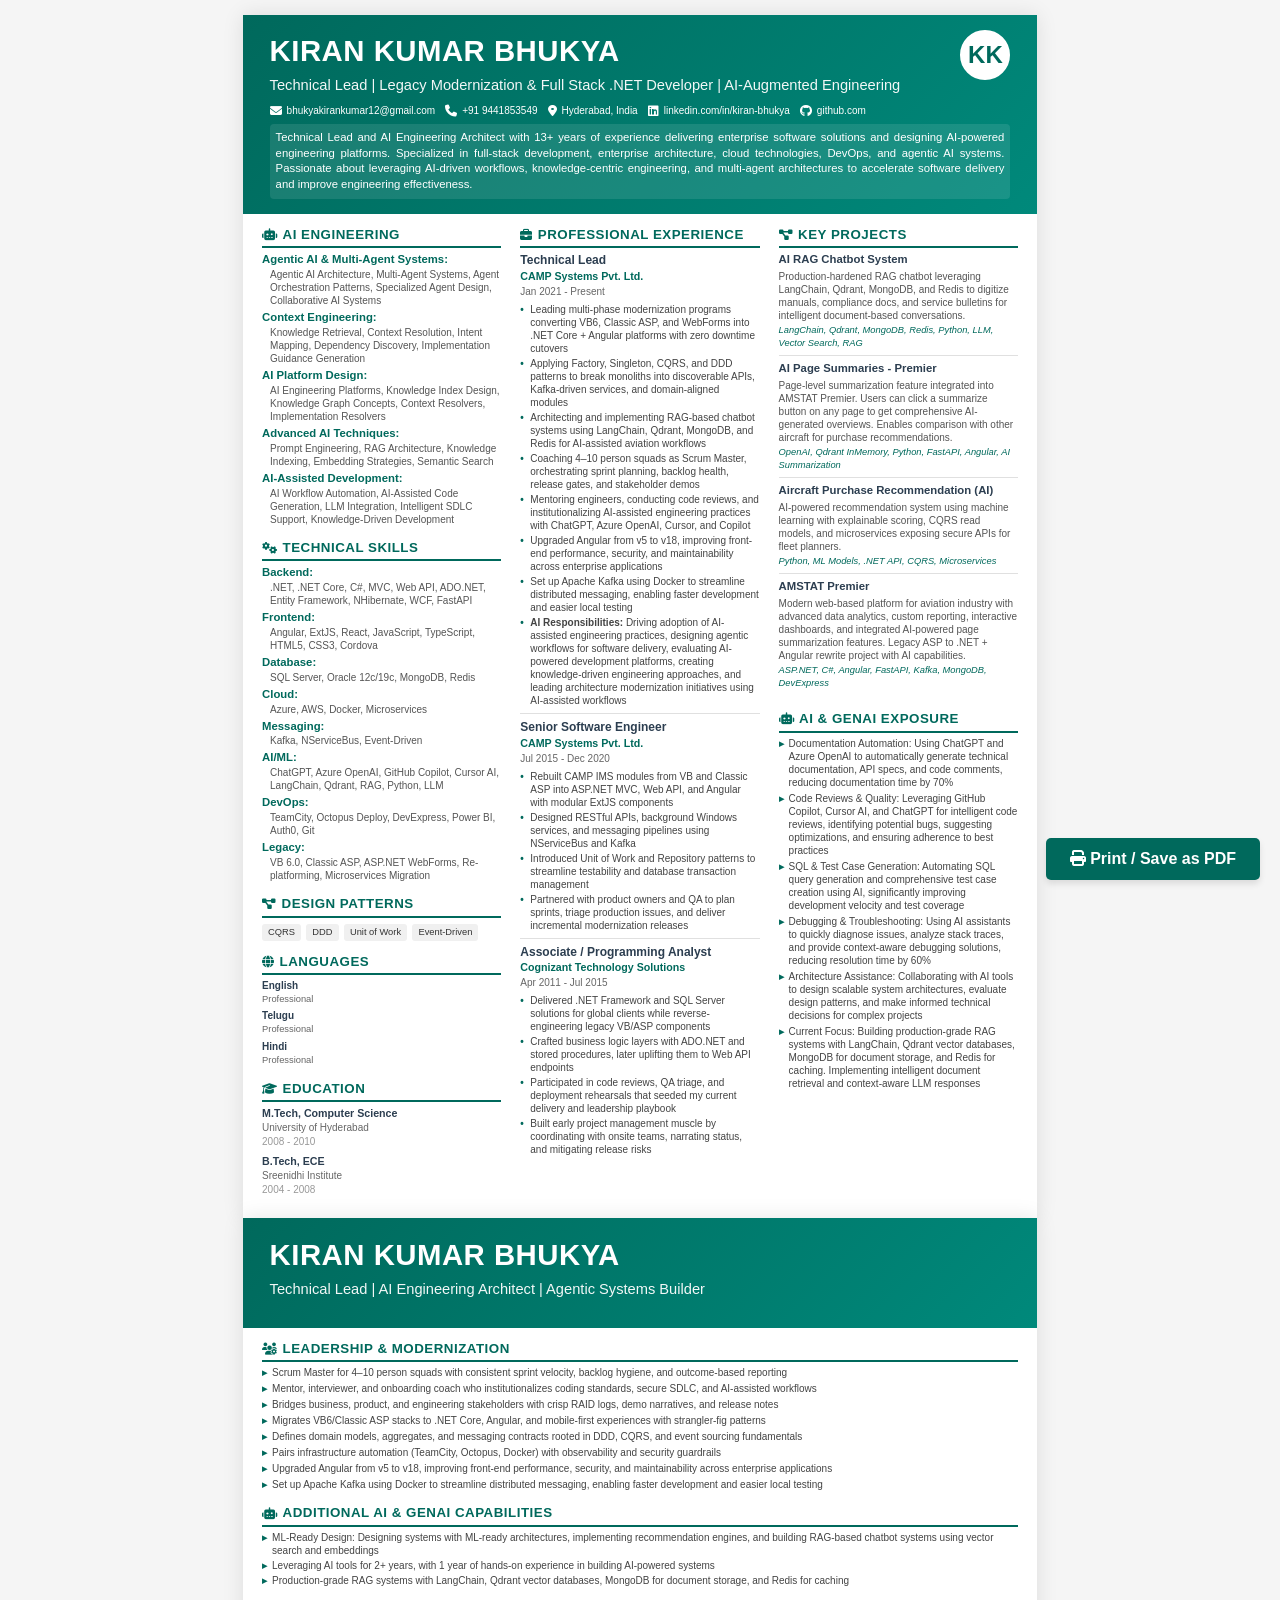
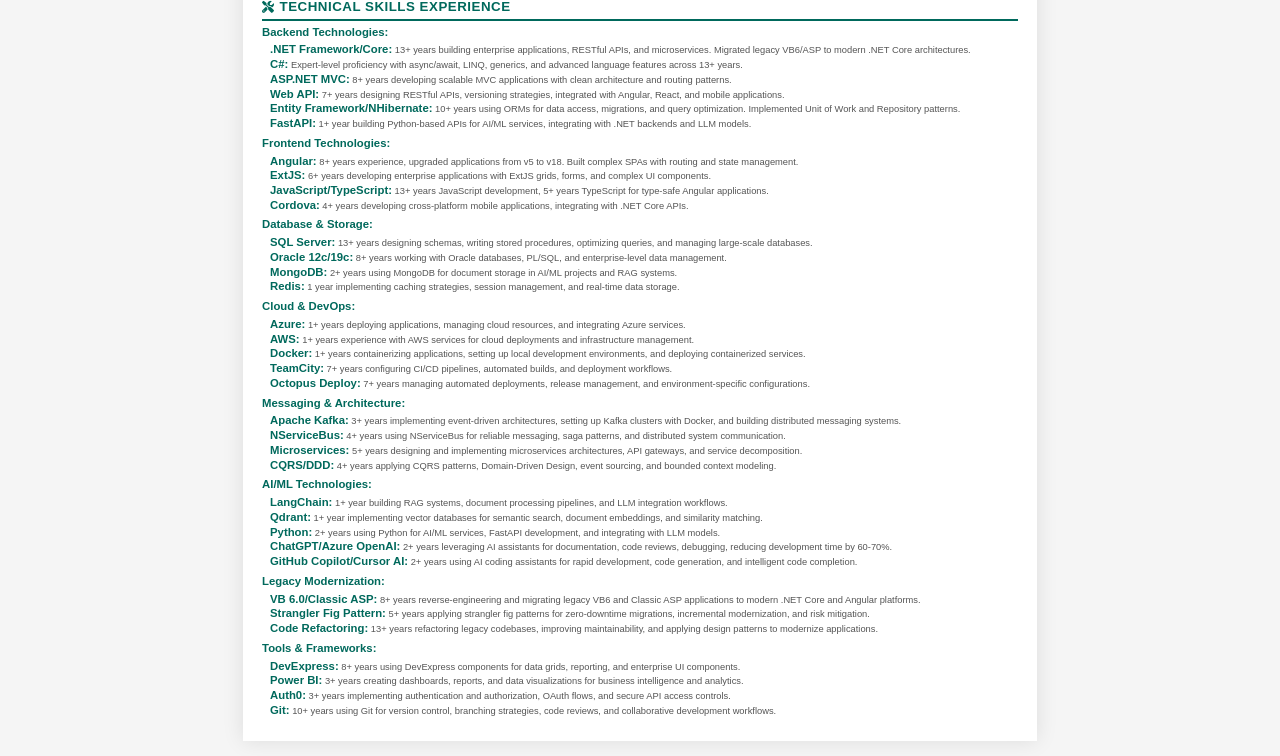
==== commit bd24061e: "Update index.html and resume.html to reflect new title and enhanced AI engineering focus. Revise des" ====
--- a/resume.html
+++ b/resume.html
@@ -3,7 +3,7 @@
 <head>
     <meta charset="UTF-8">
     <meta name="viewport" content="width=device-width, initial-scale=1.0">
-    <title>Kiran Kumar Bhukya - Resume</title>
+    <title>Kiran Kumar Bhukya - Resume | Technical Lead | AI Engineering Architect</title>
     <link rel="stylesheet" href="https://cdnjs.cloudflare.com/ajax/libs/font-awesome/6.4.0/css/all.min.css">
     <style>
         * {
@@ -425,14 +425,41 @@
                 </div>
             </div>
             <div class="summary">
-                Experienced .NET Full-Stack Developer with 13+ years expertise in designing, developing, and delivering scalable web applications. Specialized in modernizing legacy VB6, Classic ASP, and monolithic .NET systems into cloud-ready, microservice-driven architectures. Proficient in AI-assisted engineering, applying design patterns (Factory, Singleton, CQRS, DDD), and leading Agile teams. Demonstrated success in architecting robust solutions, mentoring engineers, and ensuring code quality.
+                Technical Lead and AI Engineering Architect with 13+ years of experience delivering enterprise software solutions and designing AI-powered engineering platforms. Specialized in full-stack development, enterprise architecture, cloud technologies, DevOps, and agentic AI systems. Passionate about leveraging AI-driven workflows, knowledge-centric engineering, and multi-agent architectures to accelerate software delivery and improve engineering effectiveness.
             </div>
         </div>
 
         <!-- Main Content - Three Columns -->
         <div class="main-content">
-            <!-- Column 1: Skills, Patterns, Languages -->
+            <!-- Column 1: AI Engineering, Technical Skills, Patterns, Languages -->
             <div class="column">
+                <!-- AI Engineering Skills -->
+                <div class="section">
+                    <div class="section-title">
+                        <i class="fas fa-robot"></i> AI Engineering
+                    </div>
+                    <div class="skill-category">
+                        <strong>Agentic AI & Multi-Agent Systems:</strong>
+                        <div class="skill-list">Agentic AI Architecture, Multi-Agent Systems, Agent Orchestration Patterns, Specialized Agent Design, Collaborative AI Systems</div>
+                    </div>
+                    <div class="skill-category">
+                        <strong>Context Engineering:</strong>
+                        <div class="skill-list">Knowledge Retrieval, Context Resolution, Intent Mapping, Dependency Discovery, Implementation Guidance Generation</div>
+                    </div>
+                    <div class="skill-category">
+                        <strong>AI Platform Design:</strong>
+                        <div class="skill-list">AI Engineering Platforms, Knowledge Index Design, Knowledge Graph Concepts, Context Resolvers, Implementation Resolvers</div>
+                    </div>
+                    <div class="skill-category">
+                        <strong>Advanced AI Techniques:</strong>
+                        <div class="skill-list">Prompt Engineering, RAG Architecture, Knowledge Indexing, Embedding Strategies, Semantic Search</div>
+                    </div>
+                    <div class="skill-category">
+                        <strong>AI-Assisted Development:</strong>
+                        <div class="skill-list">AI Workflow Automation, AI-Assisted Code Generation, LLM Integration, Intelligent SDLC Support, Knowledge-Driven Development</div>
+                    </div>
+                </div>
+
                 <!-- Technical Skills -->
                 <div class="section">
                     <div class="section-title">
@@ -542,6 +569,7 @@
                                 <li>Mentoring engineers, conducting code reviews, and institutionalizing AI-assisted engineering practices with ChatGPT, Azure OpenAI, Cursor, and Copilot</li>
                                 <li>Upgraded Angular from v5 to v18, improving front-end performance, security, and maintainability across enterprise applications</li>
                                 <li>Set up Apache Kafka using Docker to streamline distributed messaging, enabling faster development and easier local testing</li>
+                                <li><strong>AI Responsibilities:</strong> Driving adoption of AI-assisted engineering practices, designing agentic workflows for software delivery, evaluating AI-powered development platforms, creating knowledge-driven engineering approaches, and leading architecture modernization initiatives using AI-assisted workflows</li>
                             </ul>
                         </div>
                     </div>
@@ -637,7 +665,7 @@
             <div class="header-top">
                 <div class="profile-header">
                     <div class="name">KIRAN KUMAR BHUKYA</div>
-                    <div class="title">Technical Lead | Legacy Modernization & Full Stack .NET Developer | AI-Augmented Engineering</div>
+                    <div class="title">Technical Lead | AI Engineering Architect | Agentic Systems Builder</div>
                 </div>
             </div>
         </div>
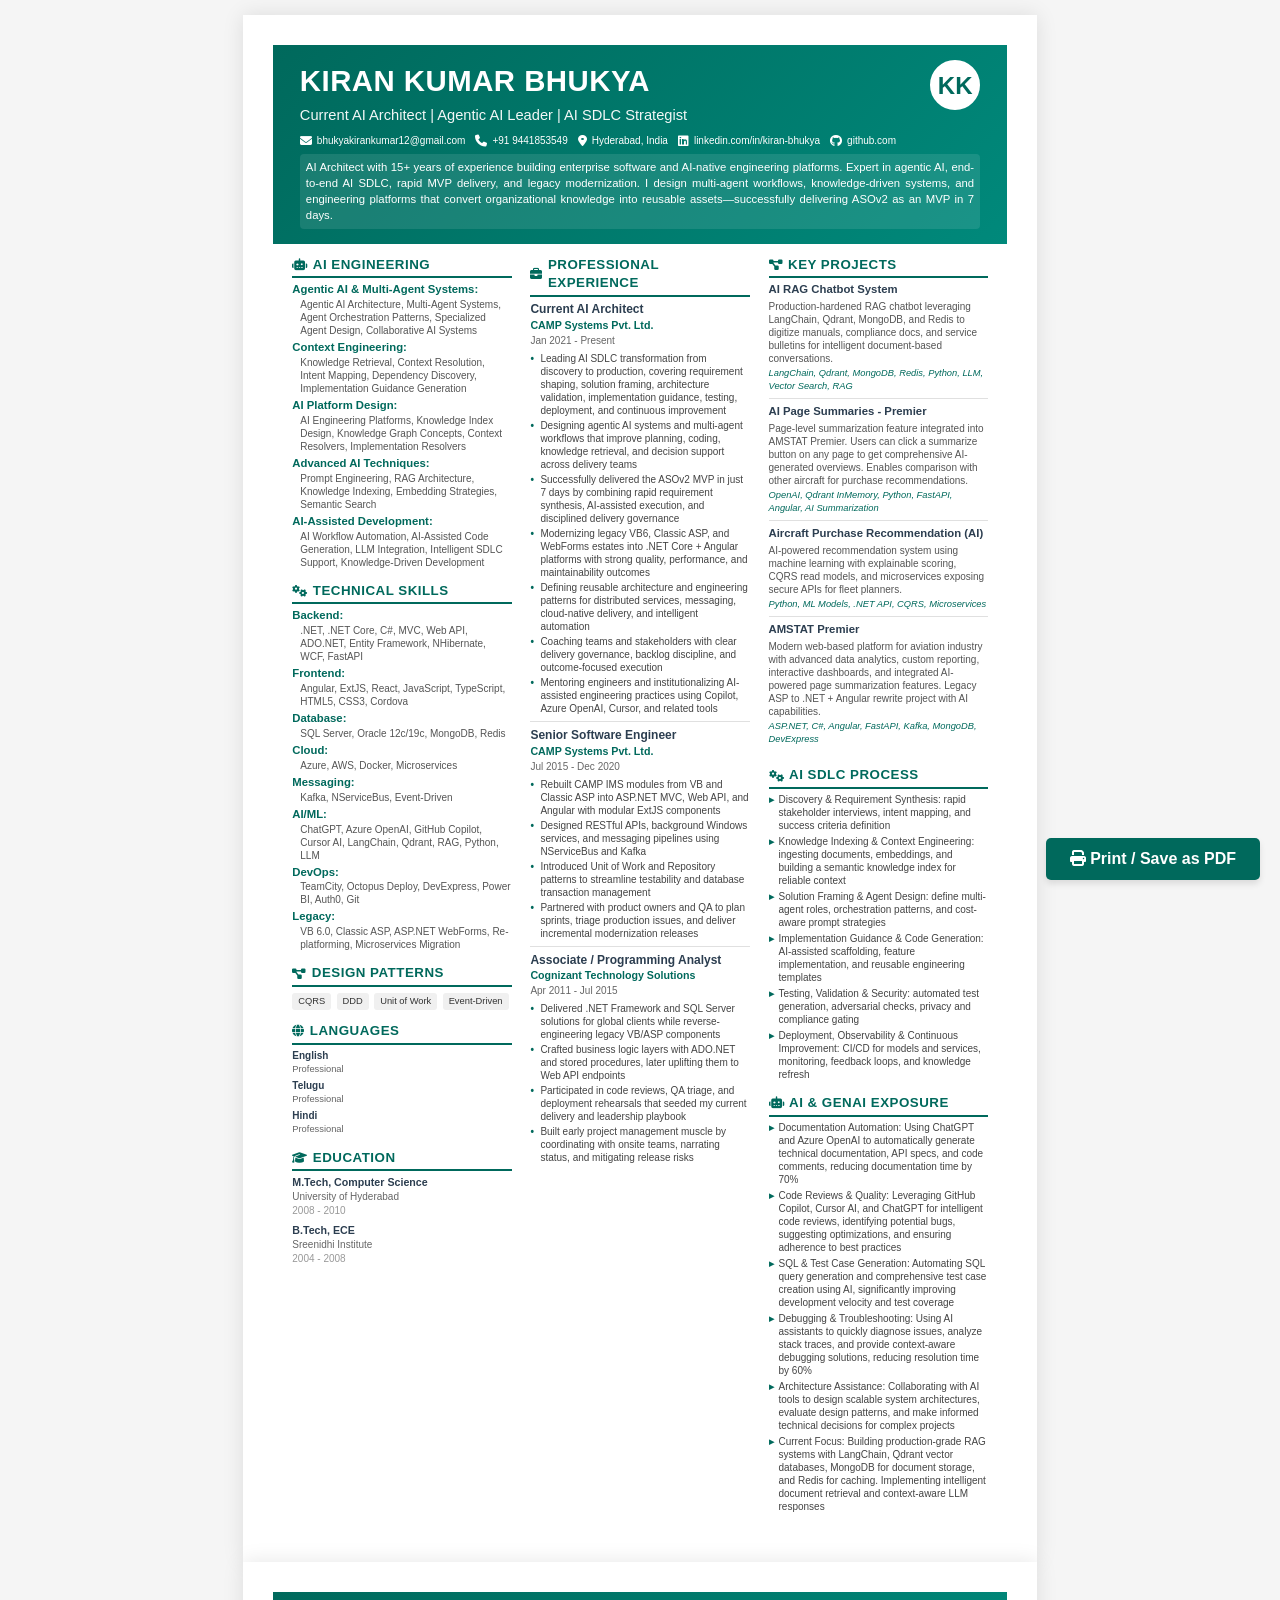
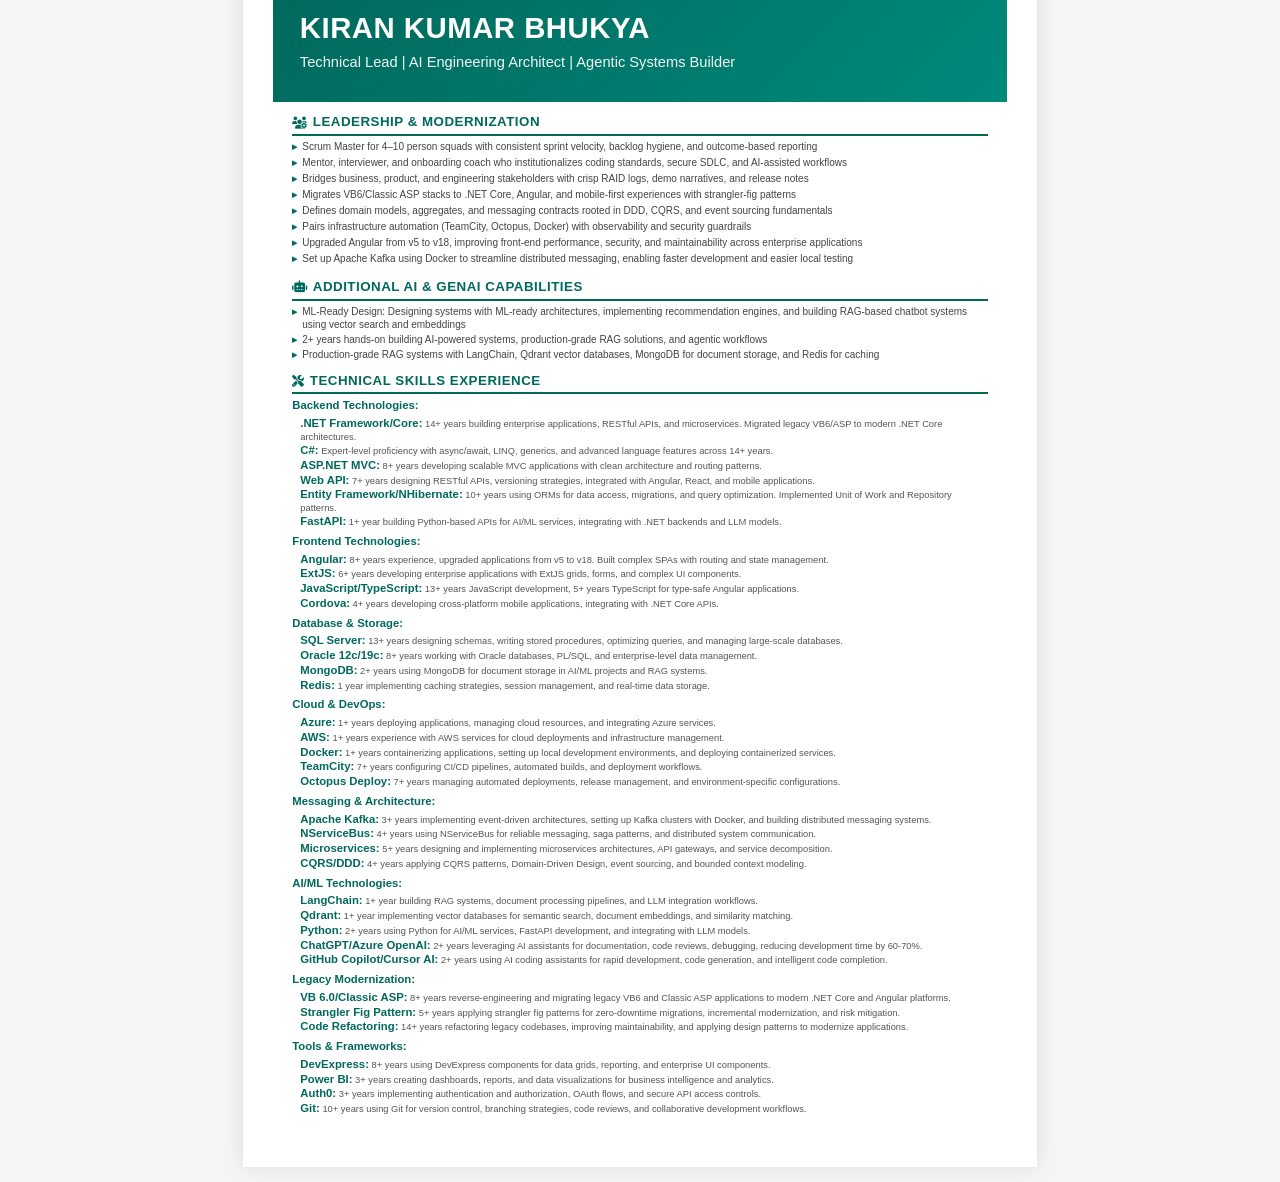
==== commit b1b43925: "Update index.html and resume.html to reflect current role and expertise in AI architecture. Revise t" ====
--- a/resume.html
+++ b/resume.html
@@ -13,8 +13,8 @@
         }
 
         @page {
-            size: A4;
-            margin: 0;
+            size: A4 portrait;
+            margin: 10mm;
         }
 
         body {
@@ -23,13 +23,15 @@
             color: #2c3e50;
             background: white;
             font-size: 9pt;
+            margin: 0;
+            padding: 0;
         }
 
         .resume-container {
-            width: 210mm;
-            min-height: 297mm;
+            width: 100%;
+            max-width: 210mm;
             background: white;
-            padding: 0;
+            padding: 8mm;
             margin: 0 auto;
         }
 
@@ -345,34 +347,16 @@
                 print-color-adjust: exact;
             }
 
-            .resume-container {
-                page-break-after: always;
+            .section,
+            .experience-item,
+            .project-item,
+            .list-item {
                 page-break-inside: avoid;
             }
 
-            .resume-container:last-child {
-                page-break-after: auto;
-            }
-
-            .section {
-                page-break-inside: avoid;
-            }
-
-            .experience-item {
-                page-break-inside: avoid;
-            }
-
-            .project-item {
-                page-break-inside: avoid;
-            }
-
-            /* Ensure Technical Skills Experience stays on second page */
-            .resume-container:nth-of-type(2) {
-                page-break-before: always;
-            }
-
-            .resume-container:nth-of-type(2) .section {
-                page-break-inside: avoid;
+            h1, h2, h3, p, li {
+                orphans: 3;
+                widows: 3;
             }
         }
 
@@ -396,7 +380,7 @@
             <div class="header-top">
                 <div class="profile-header">
                     <div class="name">KIRAN KUMAR BHUKYA</div>
-                    <div class="title">Technical Lead | Legacy Modernization & Full Stack .NET Developer | AI-Augmented Engineering</div>
+                    <div class="title">Current AI Architect | Agentic AI Leader | AI SDLC Strategist</div>
                     <div class="contact-info">
                         <div class="contact-item">
                             <i class="fas fa-envelope"></i>
@@ -425,7 +409,7 @@
                 </div>
             </div>
             <div class="summary">
-                Technical Lead and AI Engineering Architect with 13+ years of experience delivering enterprise software solutions and designing AI-powered engineering platforms. Specialized in full-stack development, enterprise architecture, cloud technologies, DevOps, and agentic AI systems. Passionate about leveraging AI-driven workflows, knowledge-centric engineering, and multi-agent architectures to accelerate software delivery and improve engineering effectiveness.
+                AI Architect with 15+ years of experience building enterprise software and AI-native engineering platforms. Expert in agentic AI, end-to-end AI SDLC, rapid MVP delivery, and legacy modernization. I design multi-agent workflows, knowledge-driven systems, and engineering platforms that convert organizational knowledge into reusable assets—successfully delivering ASOv2 as an MVP in 7 days.
             </div>
         </div>
 
@@ -556,20 +540,19 @@
                     
                     <div class="experience-item">
                         <div class="item-header">
-                            <div class="item-title">Technical Lead</div>
+                            <div class="item-title">Current AI Architect</div>
                             <div class="item-company">CAMP Systems Pvt. Ltd.</div>
                             <div class="item-date">Jan 2021 - Present</div>
                         </div>
                         <div class="item-description">
                             <ul>
-                                <li>Leading multi-phase modernization programs converting VB6, Classic ASP, and WebForms into .NET Core + Angular platforms with zero downtime cutovers</li>
-                                <li>Applying Factory, Singleton, CQRS, and DDD patterns to break monoliths into discoverable APIs, Kafka-driven services, and domain-aligned modules</li>
-                                <li>Architecting and implementing RAG-based chatbot systems using LangChain, Qdrant, MongoDB, and Redis for AI-assisted aviation workflows</li>
-                                <li>Coaching 4–10 person squads as Scrum Master, orchestrating sprint planning, backlog health, release gates, and stakeholder demos</li>
-                                <li>Mentoring engineers, conducting code reviews, and institutionalizing AI-assisted engineering practices with ChatGPT, Azure OpenAI, Cursor, and Copilot</li>
-                                <li>Upgraded Angular from v5 to v18, improving front-end performance, security, and maintainability across enterprise applications</li>
-                                <li>Set up Apache Kafka using Docker to streamline distributed messaging, enabling faster development and easier local testing</li>
-                                <li><strong>AI Responsibilities:</strong> Driving adoption of AI-assisted engineering practices, designing agentic workflows for software delivery, evaluating AI-powered development platforms, creating knowledge-driven engineering approaches, and leading architecture modernization initiatives using AI-assisted workflows</li>
+                                <li>Leading AI SDLC transformation from discovery to production, covering requirement shaping, solution framing, architecture validation, implementation guidance, testing, deployment, and continuous improvement</li>
+                                <li>Designing agentic AI systems and multi-agent workflows that improve planning, coding, knowledge retrieval, and decision support across delivery teams</li>
+                                <li>Successfully delivered the ASOv2 MVP in just 7 days by combining rapid requirement synthesis, AI-assisted execution, and disciplined delivery governance</li>
+                                <li>Modernizing legacy VB6, Classic ASP, and WebForms estates into .NET Core + Angular platforms with strong quality, performance, and maintainability outcomes</li>
+                                <li>Defining reusable architecture and engineering patterns for distributed services, messaging, cloud-native delivery, and intelligent automation</li>
+                                <li>Coaching teams and stakeholders with clear delivery governance, backlog discipline, and outcome-focused execution</li>
+                                <li>Mentoring engineers and institutionalizing AI-assisted engineering practices using Copilot, Azure OpenAI, Cursor, and related tools</li>
                             </ul>
                         </div>
                     </div>
@@ -640,6 +623,18 @@
                         <div class="project-tech">ASP.NET, C#, Angular, FastAPI, Kafka, MongoDB, DevExpress</div>
                     </div>
 
+                </div>
+                <!-- AI SDLC Process -->
+                <div class="section">
+                    <div class="section-title">
+                        <i class="fas fa-cogs"></i> AI SDLC Process
+                    </div>
+                    <div class="list-item">Discovery & Requirement Synthesis: rapid stakeholder interviews, intent mapping, and success criteria definition</div>
+                    <div class="list-item">Knowledge Indexing & Context Engineering: ingesting documents, embeddings, and building a semantic knowledge index for reliable context</div>
+                    <div class="list-item">Solution Framing & Agent Design: define multi-agent roles, orchestration patterns, and cost-aware prompt strategies</div>
+                    <div class="list-item">Implementation Guidance & Code Generation: AI-assisted scaffolding, feature implementation, and reusable engineering templates</div>
+                    <div class="list-item">Testing, Validation & Security: automated test generation, adversarial checks, privacy and compliance gating</div>
+                    <div class="list-item">Deployment, Observability & Continuous Improvement: CI/CD for models and services, monitoring, feedback loops, and knowledge refresh</div>
                 </div>
 
                 <!-- AI & GenAI Exposure -->
@@ -692,7 +687,7 @@
                         <i class="fas fa-robot"></i> Additional AI & GenAI Capabilities
                     </div>
                     <div class="list-item" style="margin-bottom: 2px;">ML-Ready Design: Designing systems with ML-ready architectures, implementing recommendation engines, and building RAG-based chatbot systems using vector search and embeddings</div>
-                    <div class="list-item" style="margin-bottom: 2px;">Leveraging AI tools for 2+ years, with 1 year of hands-on experience in building AI-powered systems</div>
+                    <div class="list-item" style="margin-bottom: 2px;">2+ years hands-on building AI-powered systems, production-grade RAG solutions, and agentic workflows</div>
                     <div class="list-item" style="margin-bottom: 2px;">Production-grade RAG systems with LangChain, Qdrant vector databases, MongoDB for document storage, and Redis for caching</div>
                 </div>
 
@@ -705,8 +700,8 @@
                     <div class="skill-category" style="margin-bottom: 5px;">
                         <strong style="color: #00695c; font-size: 8.5pt;">Backend Technologies:</strong>
                         <div class="skill-list" style="font-size: 7pt; line-height: 1.3; margin-top: 2px;">
-                            <strong>.NET Framework/Core:</strong> 13+ years building enterprise applications, RESTful APIs, and microservices. Migrated legacy VB6/ASP to modern .NET Core architectures.<br>
-                            <strong>C#:</strong> Expert-level proficiency with async/await, LINQ, generics, and advanced language features across 13+ years.<br>
+                            <strong>.NET Framework/Core:</strong> 14+ years building enterprise applications, RESTful APIs, and microservices. Migrated legacy VB6/ASP to modern .NET Core architectures.<br>
+                            <strong>C#:</strong> Expert-level proficiency with async/await, LINQ, generics, and advanced language features across 14+ years.<br>
                             <strong>ASP.NET MVC:</strong> 8+ years developing scalable MVC applications with clean architecture and routing patterns.<br>
                             <strong>Web API:</strong> 7+ years designing RESTful APIs, versioning strategies, integrated with Angular, React, and mobile applications.<br>
                             <strong>Entity Framework/NHibernate:</strong> 10+ years using ORMs for data access, migrations, and query optimization. Implemented Unit of Work and Repository patterns.<br>
@@ -771,7 +766,7 @@
                         <div class="skill-list" style="font-size: 7pt; line-height: 1.3; margin-top: 2px;">
                             <strong>VB 6.0/Classic ASP:</strong> 8+ years reverse-engineering and migrating legacy VB6 and Classic ASP applications to modern .NET Core and Angular platforms.<br>
                             <strong>Strangler Fig Pattern:</strong> 5+ years applying strangler fig patterns for zero-downtime migrations, incremental modernization, and risk mitigation.<br>
-                            <strong>Code Refactoring:</strong> 13+ years refactoring legacy codebases, improving maintainability, and applying design patterns to modernize applications.
+                            <strong>Code Refactoring:</strong> 14+ years refactoring legacy codebases, improving maintainability, and applying design patterns to modernize applications.
                         </div>
                     </div>
 
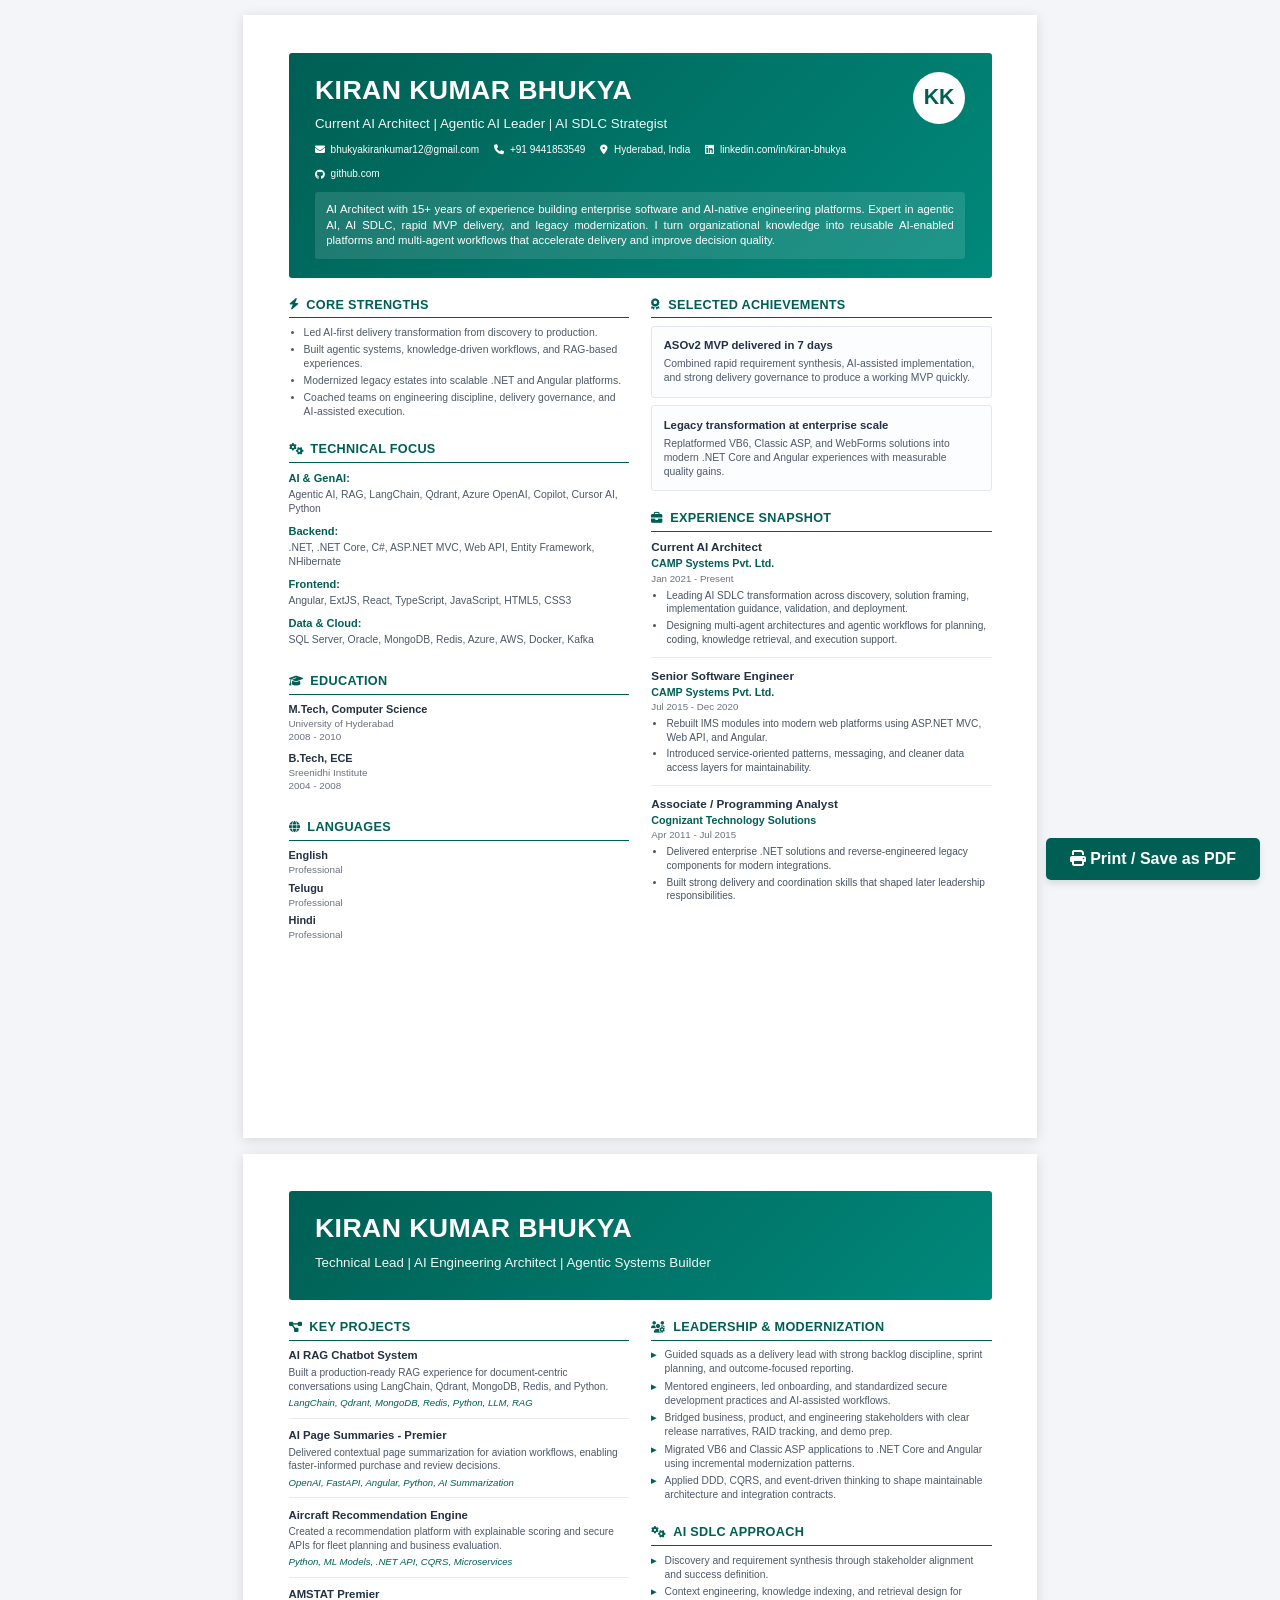
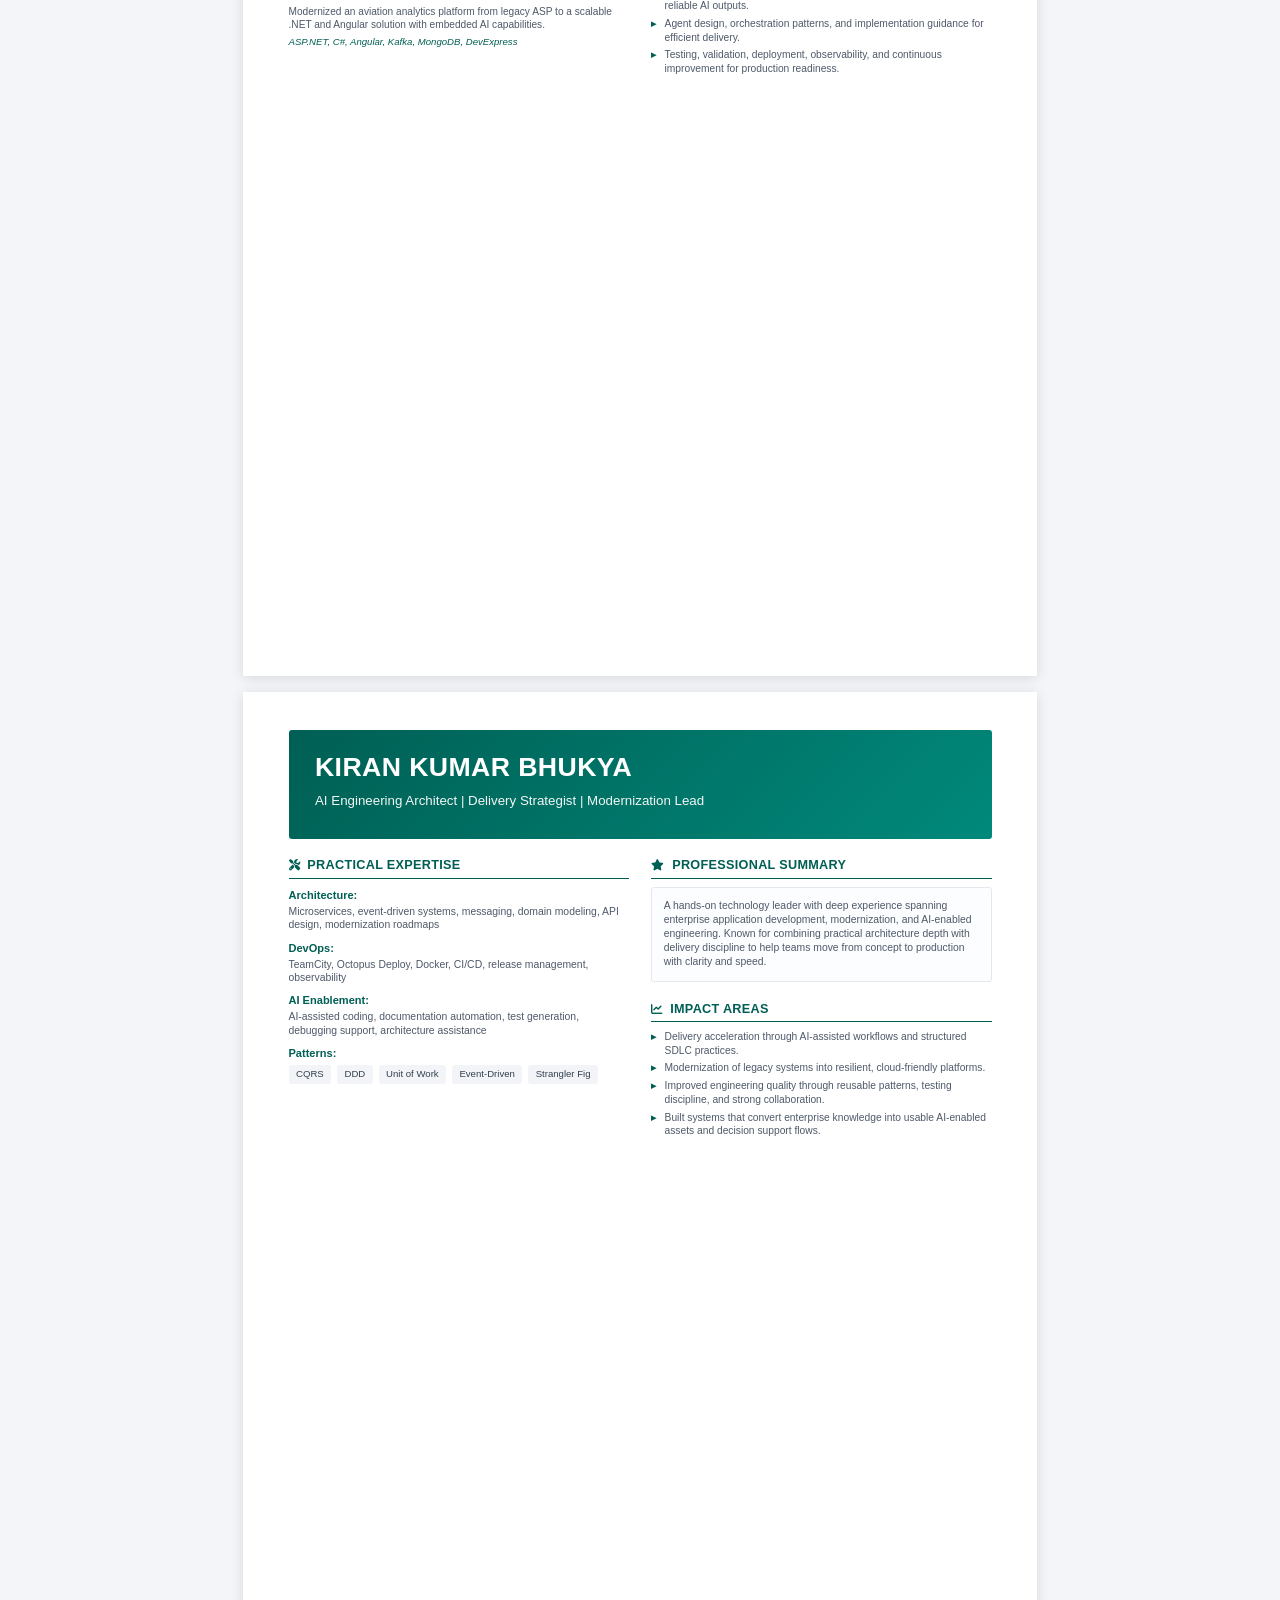
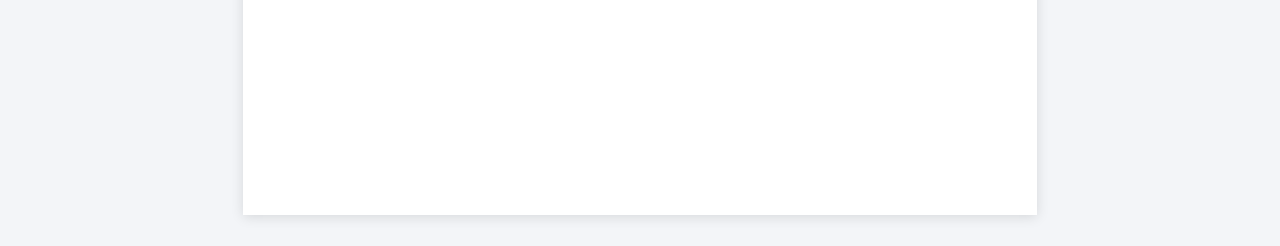
==== commit 413dc2cc: "Improve resume A4 print layout" ====
--- a/resume.html
+++ b/resume.html
@@ -19,327 +19,316 @@
 
         body {
             font-family: 'Segoe UI', Tahoma, Geneva, Verdana, sans-serif;
-            line-height: 1.4;
-            color: #2c3e50;
-            background: white;
+            color: #233142;
+            background: #f3f5f8;
             font-size: 9pt;
+            line-height: 1.35;
             margin: 0;
             padding: 0;
         }
 
-        .resume-container {
-            width: 100%;
+        .resume-page {
+            width: 210mm;
             max-width: 210mm;
+            min-height: 297mm;
             background: white;
-            padding: 8mm;
-            margin: 0 auto;
-        }
-
-        /* Header Section */
+            margin: 0 auto 12mm;
+            padding: 10mm 12mm;
+            box-shadow: 0 2px 12px rgba(0, 0, 0, 0.12);
+        }
+
         .header {
-            background: linear-gradient(135deg, #00695c 0%, #00897b 100%);
+            background: linear-gradient(135deg, #005f54 0%, #00897b 100%);
             color: white;
-            padding: 4mm 7mm;
+            padding: 5mm 7mm;
+            border-radius: 3px;
         }
 
         .header-top {
             display: flex;
             justify-content: space-between;
             align-items: flex-start;
-            margin-bottom: 6px;
-        }
-
-        .profile-header {
-            flex: 1;
+            gap: 6mm;
         }
 
         .name {
-            font-size: 22pt;
-            font-weight: bold;
-            margin-bottom: 4px;
-            letter-spacing: 0.5px;
+            font-size: 20pt;
+            font-weight: 700;
+            letter-spacing: 0.4px;
+            margin-bottom: 2mm;
         }
 
         .title {
-            font-size: 11pt;
+            font-size: 10pt;
             opacity: 0.95;
-            margin-bottom: 8px;
+            margin-bottom: 2.5mm;
         }
 
         .contact-info {
             display: flex;
             flex-wrap: wrap;
-            gap: 10px;
+            gap: 3mm 4mm;
             font-size: 7.5pt;
-            margin-top: 6px;
         }
 
         .contact-item {
             display: flex;
             align-items: center;
-            gap: 5px;
-        }
-
-        .contact-item i {
-            font-size: 9pt;
+            gap: 1.5mm;
         }
 
         .profile-pic {
-            width: 50px;
-            height: 50px;
+            width: 52px;
+            height: 52px;
             border-radius: 50%;
             background: white;
+            color: #005f54;
             display: flex;
             align-items: center;
             justify-content: center;
-            border: 2px solid white;
-        }
-
-        .profile-pic span {
-            font-size: 18pt;
-            font-weight: bold;
-            color: #00695c;
+            font-weight: 700;
+            font-size: 16pt;
+            border: 2px solid rgba(255,255,255,0.8);
+            flex-shrink: 0;
         }
 
         .summary {
-            margin-top: 6px;
+            margin-top: 3mm;
             font-size: 8.5pt;
             line-height: 1.4;
+            background: rgba(255,255,255,0.12);
+            padding: 2.5mm 3mm;
+            border-radius: 3px;
             text-align: justify;
-            background: rgba(255,255,255,0.1);
-            padding: 6px;
-            border-radius: 4px;
-        }
-
-        /* Main Content - Three Columns */
-        .main-content {
-            padding: 3mm 5mm;
+        }
+
+        .content-grid {
             display: grid;
-            grid-template-columns: 1fr 1fr 1fr;
-            gap: 5mm;
+            grid-template-columns: 1fr 1fr;
+            gap: 6mm;
+            margin-top: 5mm;
         }
 
         .column {
             display: flex;
             flex-direction: column;
-            gap: 5px;
-        }
-
-        /* Section Styling */
+            gap: 4mm;
+        }
+
         .section {
-            margin-bottom: 5px;
+            margin-bottom: 1mm;
         }
 
         .section-title {
-            font-size: 10pt;
-            font-weight: bold;
-            color: #00695c;
-            margin-bottom: 4px;
-            padding-bottom: 2px;
-            border-bottom: 2px solid #00695c;
+            font-size: 9.5pt;
+            font-weight: 700;
+            color: #005f54;
+            margin-bottom: 2mm;
+            padding-bottom: 1mm;
+            border-bottom: 1.5px solid #005f54;
             text-transform: uppercase;
-            letter-spacing: 0.5px;
+            letter-spacing: 0.3px;
             display: flex;
             align-items: center;
-            gap: 5px;
+            gap: 2mm;
         }
 
         .section-title i {
-            font-size: 9pt;
-        }
-
-        /* Skills */
+            font-size: 8.5pt;
+        }
+
         .skill-category {
-            margin-bottom: 3px;
-            font-size: 8pt;
+            margin-bottom: 2mm;
         }
 
         .skill-category strong {
-            color: #00695c;
-            font-size: 8.5pt;
-        }
-
-        .skill-list {
-            font-size: 7.5pt;
-            color: #555;
-            margin-left: 8px;
+            color: #005f54;
+            font-size: 8.3pt;
+        }
+
+        .skill-list,
+        .skill-list-inline,
+        .bullet-list {
+            font-size: 7.8pt;
+            color: #4e5969;
+            margin-top: 0.5mm;
             line-height: 1.3;
+        }
+
+        .bullet-list {
+            padding-left: 4mm;
+        }
+
+        .bullet-list li {
+            margin-bottom: 1mm;
+        }
+
+        .tag-row {
+            display: flex;
+            flex-wrap: wrap;
+            gap: 1.5mm;
         }
 
         .skill-tag {
             display: inline-block;
-            background: #f0f0f0;
-            padding: 2px 6px;
-            margin: 2px 2px 2px 0;
+            background: #f2f4f7;
+            color: #334151;
             border-radius: 3px;
-            font-size: 7pt;
-            color: #333;
-        }
-
-        /* Experience */
-        .experience-item {
-            margin-bottom: 5px;
-            padding-bottom: 5px;
-            border-bottom: 1px solid #e0e0e0;
-        }
-
-        .experience-item:last-child {
+            padding: 0.8mm 2mm;
+            font-size: 7.2pt;
+        }
+
+        .card {
+            border: 1px solid #e3e8ee;
+            border-radius: 3px;
+            padding: 3mm;
+            background: #fcfdff;
+        }
+
+        .card-title {
+            font-size: 8.5pt;
+            font-weight: 700;
+            color: #233142;
+            margin-bottom: 1mm;
+        }
+
+        .card-text {
+            font-size: 7.8pt;
+            color: #4e5969;
+            line-height: 1.35;
+        }
+
+        .experience-item,
+        .project-item {
+            border-bottom: 1px solid #e8ecef;
+            padding-bottom: 2mm;
+            margin-bottom: 2.5mm;
+        }
+
+        .experience-item:last-child,
+        .project-item:last-child {
             border-bottom: none;
-        }
-
-        .item-header {
-            margin-bottom: 3px;
+            margin-bottom: 0;
+            padding-bottom: 0;
         }
 
         .item-title {
-            font-size: 9pt;
-            font-weight: bold;
-            color: #2c3e50;
+            font-size: 8.8pt;
+            font-weight: 700;
+            color: #233142;
         }
 
         .item-company {
             font-size: 8pt;
-            color: #00695c;
+            color: #005f54;
             font-weight: 600;
+            margin-top: 0.3mm;
         }
 
         .item-date {
-            font-size: 7.5pt;
-            color: #666;
-            margin-top: 1px;
+            font-size: 7.3pt;
+            color: #6b7280;
+            margin-top: 0.3mm;
         }
 
         .item-description {
-            font-size: 7.5pt;
-            line-height: 1.3;
-            color: #444;
-            margin-top: 3px;
+            font-size: 7.6pt;
+            color: #485463;
+            margin-top: 1mm;
         }
 
         .item-description ul {
-            list-style: none;
-            padding-left: 0;
+            padding-left: 4mm;
             margin: 0;
         }
 
         .item-description li {
-            padding: 1px 0;
-            padding-left: 10px;
+            margin-bottom: 0.8mm;
+        }
+
+        .project-title {
+            font-size: 8.5pt;
+            font-weight: 700;
+            color: #233142;
+            margin-bottom: 0.6mm;
+        }
+
+        .project-desc {
+            font-size: 7.6pt;
+            color: #4e5969;
+            line-height: 1.35;
+            margin-bottom: 1mm;
+        }
+
+        .project-tech {
+            font-size: 7.2pt;
+            color: #005f54;
+            font-style: italic;
+        }
+
+        .list-item {
+            font-size: 7.7pt;
+            color: #4e5969;
+            margin-bottom: 1mm;
+            padding-left: 3.5mm;
             position: relative;
         }
 
-        .item-description li:before {
-            content: "•";
+        .list-item:before {
+            content: '▸';
             position: absolute;
             left: 0;
-            color: #00695c;
-            font-weight: bold;
-        }
-
-        /* Projects */
-        .project-item {
-            margin-bottom: 5px;
-            padding-bottom: 5px;
-            border-bottom: 1px solid #e0e0e0;
-        }
-
-        .project-item:last-child {
-            border-bottom: none;
-        }
-
-        .project-title {
-            font-size: 8.5pt;
-            font-weight: bold;
-            color: #2c3e50;
-            margin-bottom: 2px;
-        }
-
-        .project-desc {
-            font-size: 7.5pt;
-            color: #555;
-            line-height: 1.3;
-            margin-bottom: 2px;
-        }
-
-        .project-tech {
-            font-size: 7pt;
-            color: #00695c;
-            font-style: italic;
-        }
-
-        /* Leadership & AI Exposure */
-        .list-item {
-            font-size: 7.5pt;
-            line-height: 1.3;
-            color: #444;
-            margin-bottom: 3px;
-            padding-left: 10px;
-            position: relative;
-        }
-
-        .list-item:before {
-            content: "▸";
-            position: absolute;
-            left: 0;
-            color: #00695c;
-            font-weight: bold;
-        }
-
-        /* Education */
+            color: #005f54;
+            font-weight: 700;
+        }
+
         .education-item {
-            margin-bottom: 5px;
-            font-size: 8pt;
+            margin-bottom: 2mm;
         }
 
         .education-title {
-            font-weight: 600;
-            color: #2c3e50;
-        }
-
-        .education-school {
-            font-size: 7.5pt;
-            color: #666;
-        }
-
-        .education-year {
-            font-size: 7.5pt;
-            color: #999;
-        }
-
-        /* Languages */
+            font-weight: 700;
+            color: #233142;
+            font-size: 8.2pt;
+        }
+
+        .education-school,
+        .education-year,
+        .language-level {
+            font-size: 7.4pt;
+            color: #6b7280;
+        }
+
         .language-item {
-            font-size: 7.5pt;
-            margin-bottom: 3px;
+            margin-bottom: 1.2mm;
         }
 
         .language-name {
-            font-weight: 600;
-            color: #2c3e50;
-        }
-
-        .language-level {
-            font-size: 7pt;
-            color: #666;
-        }
-
-        /* Print Styles */
+            font-size: 8.2pt;
+            font-weight: 700;
+            color: #233142;
+        }
+
         @media print {
             body {
                 background: white;
-            }
-
-            .resume-container {
+                padding: 0;
+            }
+
+            .resume-page {
+                margin: 0;
                 box-shadow: none;
+                page-break-after: always;
+            }
+
+            .resume-page:last-child {
+                page-break-after: auto;
             }
 
             .header {
-                background: #00695c !important;
+                background: #005f54 !important;
                 -webkit-print-color-adjust: exact;
                 print-color-adjust: exact;
-            }
-
-            .section-title {
-                color: #00695c !important;
             }
 
             * {
@@ -353,171 +342,63 @@
             .list-item {
                 page-break-inside: avoid;
             }
-
-            h1, h2, h3, p, li {
-                orphans: 3;
-                widows: 3;
-            }
-        }
-
-        /* Screen view */
+        }
+
         @media screen {
             body {
                 padding: 15px;
-                background: #f5f5f5;
-            }
-
-            .resume-container {
-                box-shadow: 0 0 20px rgba(0,0,0,0.1);
+            }
+
+            .resume-page {
+                margin-bottom: 16px;
             }
         }
     </style>
 </head>
 <body>
-    <div class="resume-container">
-        <!-- Header Section -->
+    <div class="resume-page">
         <div class="header">
             <div class="header-top">
-                <div class="profile-header">
+                <div>
                     <div class="name">KIRAN KUMAR BHUKYA</div>
                     <div class="title">Current AI Architect | Agentic AI Leader | AI SDLC Strategist</div>
                     <div class="contact-info">
-                        <div class="contact-item">
-                            <i class="fas fa-envelope"></i>
-                            <span>bhukyakirankumar12@gmail.com</span>
-                        </div>
-                        <div class="contact-item">
-                            <i class="fas fa-phone"></i>
-                            <span>+91 9441853549</span>
-                        </div>
-                        <div class="contact-item">
-                            <i class="fas fa-map-marker-alt"></i>
-                            <span>Hyderabad, India</span>
-                        </div>
-                        <div class="contact-item">
-                            <i class="fab fa-linkedin"></i>
-                            <span>linkedin.com/in/kiran-bhukya</span>
-                        </div>
-                        <div class="contact-item">
-                            <i class="fab fa-github"></i>
-                            <span>github.com</span>
-                        </div>
-                    </div>
-                </div>
-                <div class="profile-pic">
-                    <span>KK</span>
-                </div>
+                        <div class="contact-item"><i class="fas fa-envelope"></i><span>bhukyakirankumar12@gmail.com</span></div>
+                        <div class="contact-item"><i class="fas fa-phone"></i><span>+91 9441853549</span></div>
+                        <div class="contact-item"><i class="fas fa-map-marker-alt"></i><span>Hyderabad, India</span></div>
+                        <div class="contact-item"><i class="fab fa-linkedin"></i><span>linkedin.com/in/kiran-bhukya</span></div>
+                        <div class="contact-item"><i class="fab fa-github"></i><span>github.com</span></div>
+                    </div>
+                </div>
+                <div class="profile-pic">KK</div>
             </div>
             <div class="summary">
-                AI Architect with 15+ years of experience building enterprise software and AI-native engineering platforms. Expert in agentic AI, end-to-end AI SDLC, rapid MVP delivery, and legacy modernization. I design multi-agent workflows, knowledge-driven systems, and engineering platforms that convert organizational knowledge into reusable assets—successfully delivering ASOv2 as an MVP in 7 days.
+                AI Architect with 15+ years of experience building enterprise software and AI-native engineering platforms. Expert in agentic AI, AI SDLC, rapid MVP delivery, and legacy modernization. I turn organizational knowledge into reusable AI-enabled platforms and multi-agent workflows that accelerate delivery and improve decision quality.
             </div>
         </div>
 
-        <!-- Main Content - Three Columns -->
-        <div class="main-content">
-            <!-- Column 1: AI Engineering, Technical Skills, Patterns, Languages -->
+        <div class="content-grid">
             <div class="column">
-                <!-- AI Engineering Skills -->
-                <div class="section">
-                    <div class="section-title">
-                        <i class="fas fa-robot"></i> AI Engineering
-                    </div>
-                    <div class="skill-category">
-                        <strong>Agentic AI & Multi-Agent Systems:</strong>
-                        <div class="skill-list">Agentic AI Architecture, Multi-Agent Systems, Agent Orchestration Patterns, Specialized Agent Design, Collaborative AI Systems</div>
-                    </div>
-                    <div class="skill-category">
-                        <strong>Context Engineering:</strong>
-                        <div class="skill-list">Knowledge Retrieval, Context Resolution, Intent Mapping, Dependency Discovery, Implementation Guidance Generation</div>
-                    </div>
-                    <div class="skill-category">
-                        <strong>AI Platform Design:</strong>
-                        <div class="skill-list">AI Engineering Platforms, Knowledge Index Design, Knowledge Graph Concepts, Context Resolvers, Implementation Resolvers</div>
-                    </div>
-                    <div class="skill-category">
-                        <strong>Advanced AI Techniques:</strong>
-                        <div class="skill-list">Prompt Engineering, RAG Architecture, Knowledge Indexing, Embedding Strategies, Semantic Search</div>
-                    </div>
-                    <div class="skill-category">
-                        <strong>AI-Assisted Development:</strong>
-                        <div class="skill-list">AI Workflow Automation, AI-Assisted Code Generation, LLM Integration, Intelligent SDLC Support, Knowledge-Driven Development</div>
-                    </div>
-                </div>
-
-                <!-- Technical Skills -->
-                <div class="section">
-                    <div class="section-title">
-                        <i class="fas fa-cogs"></i> Technical Skills
-                    </div>
-                    <div class="skill-category">
-                        <strong>Backend:</strong>
-                        <div class="skill-list">.NET, .NET Core, C#, MVC, Web API, ADO.NET, Entity Framework, NHibernate, WCF, FastAPI</div>
-                    </div>
-                    <div class="skill-category">
-                        <strong>Frontend:</strong>
-                        <div class="skill-list">Angular, ExtJS, React, JavaScript, TypeScript, HTML5, CSS3, Cordova</div>
-                    </div>
-                    <div class="skill-category">
-                        <strong>Database:</strong>
-                        <div class="skill-list">SQL Server, Oracle 12c/19c, MongoDB, Redis</div>
-                    </div>
-                    <div class="skill-category">
-                        <strong>Cloud:</strong>
-                        <div class="skill-list">Azure, AWS, Docker, Microservices</div>
-                    </div>
-                    <div class="skill-category">
-                        <strong>Messaging:</strong>
-                        <div class="skill-list">Kafka, NServiceBus, Event-Driven</div>
-                    </div>
-                    <div class="skill-category">
-                        <strong>AI/ML:</strong>
-                        <div class="skill-list">ChatGPT, Azure OpenAI, GitHub Copilot, Cursor AI, LangChain, Qdrant, RAG, Python, LLM</div>
-                    </div>
-                    <div class="skill-category">
-                        <strong>DevOps:</strong>
-                        <div class="skill-list">TeamCity, Octopus Deploy, DevExpress, Power BI, Auth0, Git</div>
-                    </div>
-                    <div class="skill-category">
-                        <strong>Legacy:</strong>
-                        <div class="skill-list">VB 6.0, Classic ASP, ASP.NET WebForms, Re-platforming, Microservices Migration</div>
-                    </div>
-                </div>
-
-                <!-- Design Patterns -->
-                <div class="section">
-                    <div class="section-title">
-                        <i class="fas fa-project-diagram"></i> Design Patterns
-                    </div>
-                    <span class="skill-tag">CQRS</span>
-                    <span class="skill-tag">DDD</span>
-                    <span class="skill-tag">Unit of Work</span>
-                    <span class="skill-tag">Event-Driven</span>
-                </div>
-
-                <!-- Languages -->
-                <div class="section">
-                    <div class="section-title">
-                        <i class="fas fa-globe"></i> Languages
-                    </div>
-                    <div class="language-item">
-                        <div class="language-name">English</div>
-                        <div class="language-level">Professional</div>
-                    </div>
-                    <div class="language-item">
-                        <div class="language-name">Telugu</div>
-                        <div class="language-level">Professional</div>
-                    </div>
-                    <div class="language-item">
-                        <div class="language-name">Hindi</div>
-                        <div class="language-level">Professional</div>
-                    </div>
-                </div>
-
-                <!-- Education -->
-                <div class="section">
-                    <div class="section-title">
-                        <i class="fas fa-graduation-cap"></i> Education
-                    </div>
+                <div class="section">
+                    <div class="section-title"><i class="fas fa-bolt"></i> Core Strengths</div>
+                    <ul class="bullet-list">
+                        <li>Led AI-first delivery transformation from discovery to production.</li>
+                        <li>Built agentic systems, knowledge-driven workflows, and RAG-based experiences.</li>
+                        <li>Modernized legacy estates into scalable .NET and Angular platforms.</li>
+                        <li>Coached teams on engineering discipline, delivery governance, and AI-assisted execution.</li>
+                    </ul>
+                </div>
+
+                <div class="section">
+                    <div class="section-title"><i class="fas fa-cogs"></i> Technical Focus</div>
+                    <div class="skill-category"><strong>AI & GenAI:</strong><div class="skill-list-inline">Agentic AI, RAG, LangChain, Qdrant, Azure OpenAI, Copilot, Cursor AI, Python</div></div>
+                    <div class="skill-category"><strong>Backend:</strong><div class="skill-list-inline">.NET, .NET Core, C#, ASP.NET MVC, Web API, Entity Framework, NHibernate</div></div>
+                    <div class="skill-category"><strong>Frontend:</strong><div class="skill-list-inline">Angular, ExtJS, React, TypeScript, JavaScript, HTML5, CSS3</div></div>
+                    <div class="skill-category"><strong>Data & Cloud:</strong><div class="skill-list-inline">SQL Server, Oracle, MongoDB, Redis, Azure, AWS, Docker, Kafka</div></div>
+                </div>
+
+                <div class="section">
+                    <div class="section-title"><i class="fas fa-graduation-cap"></i> Education</div>
                     <div class="education-item">
                         <div class="education-title">M.Tech, Computer Science</div>
                         <div class="education-school">University of Hyderabad</div>
@@ -529,277 +410,175 @@
                         <div class="education-year">2004 - 2008</div>
                     </div>
                 </div>
-            </div>
-
-            <!-- Column 2: Experience -->
+
+                <div class="section">
+                    <div class="section-title"><i class="fas fa-globe"></i> Languages</div>
+                    <div class="language-item"><div class="language-name">English</div><div class="language-level">Professional</div></div>
+                    <div class="language-item"><div class="language-name">Telugu</div><div class="language-level">Professional</div></div>
+                    <div class="language-item"><div class="language-name">Hindi</div><div class="language-level">Professional</div></div>
+                </div>
+            </div>
+
             <div class="column">
                 <div class="section">
-                    <div class="section-title">
-                        <i class="fas fa-briefcase"></i> Professional Experience
-                    </div>
-                    
+                    <div class="section-title"><i class="fas fa-award"></i> Selected Achievements</div>
+                    <div class="card">
+                        <div class="card-title">ASOv2 MVP delivered in 7 days</div>
+                        <div class="card-text">Combined rapid requirement synthesis, AI-assisted implementation, and strong delivery governance to produce a working MVP quickly.</div>
+                    </div>
+                    <div class="card" style="margin-top: 2mm;">
+                        <div class="card-title">Legacy transformation at enterprise scale</div>
+                        <div class="card-text">Replatformed VB6, Classic ASP, and WebForms solutions into modern .NET Core and Angular experiences with measurable quality gains.</div>
+                    </div>
+                </div>
+
+                <div class="section">
+                    <div class="section-title"><i class="fas fa-briefcase"></i> Experience Snapshot</div>
                     <div class="experience-item">
-                        <div class="item-header">
-                            <div class="item-title">Current AI Architect</div>
-                            <div class="item-company">CAMP Systems Pvt. Ltd.</div>
-                            <div class="item-date">Jan 2021 - Present</div>
-                        </div>
+                        <div class="item-title">Current AI Architect</div>
+                        <div class="item-company">CAMP Systems Pvt. Ltd.</div>
+                        <div class="item-date">Jan 2021 - Present</div>
                         <div class="item-description">
                             <ul>
-                                <li>Leading AI SDLC transformation from discovery to production, covering requirement shaping, solution framing, architecture validation, implementation guidance, testing, deployment, and continuous improvement</li>
-                                <li>Designing agentic AI systems and multi-agent workflows that improve planning, coding, knowledge retrieval, and decision support across delivery teams</li>
-                                <li>Successfully delivered the ASOv2 MVP in just 7 days by combining rapid requirement synthesis, AI-assisted execution, and disciplined delivery governance</li>
-                                <li>Modernizing legacy VB6, Classic ASP, and WebForms estates into .NET Core + Angular platforms with strong quality, performance, and maintainability outcomes</li>
-                                <li>Defining reusable architecture and engineering patterns for distributed services, messaging, cloud-native delivery, and intelligent automation</li>
-                                <li>Coaching teams and stakeholders with clear delivery governance, backlog discipline, and outcome-focused execution</li>
-                                <li>Mentoring engineers and institutionalizing AI-assisted engineering practices using Copilot, Azure OpenAI, Cursor, and related tools</li>
+                                <li>Leading AI SDLC transformation across discovery, solution framing, implementation guidance, validation, and deployment.</li>
+                                <li>Designing multi-agent architectures and agentic workflows for planning, coding, knowledge retrieval, and execution support.</li>
                             </ul>
                         </div>
                     </div>
-
                     <div class="experience-item">
-                        <div class="item-header">
-                            <div class="item-title">Senior Software Engineer</div>
-                            <div class="item-company">CAMP Systems Pvt. Ltd.</div>
-                            <div class="item-date">Jul 2015 - Dec 2020</div>
-                        </div>
+                        <div class="item-title">Senior Software Engineer</div>
+                        <div class="item-company">CAMP Systems Pvt. Ltd.</div>
+                        <div class="item-date">Jul 2015 - Dec 2020</div>
                         <div class="item-description">
                             <ul>
-                                <li>Rebuilt CAMP IMS modules from VB and Classic ASP into ASP.NET MVC, Web API, and Angular with modular ExtJS components</li>
-                                <li>Designed RESTful APIs, background Windows services, and messaging pipelines using NServiceBus and Kafka</li>
-                                <li>Introduced Unit of Work and Repository patterns to streamline testability and database transaction management</li>
-                                <li>Partnered with product owners and QA to plan sprints, triage production issues, and deliver incremental modernization releases</li>
+                                <li>Rebuilt IMS modules into modern web platforms using ASP.NET MVC, Web API, and Angular.</li>
+                                <li>Introduced service-oriented patterns, messaging, and cleaner data access layers for maintainability.</li>
                             </ul>
                         </div>
                     </div>
-
                     <div class="experience-item">
-                        <div class="item-header">
-                            <div class="item-title">Associate / Programming Analyst</div>
-                            <div class="item-company">Cognizant Technology Solutions</div>
-                            <div class="item-date">Apr 2011 - Jul 2015</div>
-                        </div>
+                        <div class="item-title">Associate / Programming Analyst</div>
+                        <div class="item-company">Cognizant Technology Solutions</div>
+                        <div class="item-date">Apr 2011 - Jul 2015</div>
                         <div class="item-description">
                             <ul>
-                                <li>Delivered .NET Framework and SQL Server solutions for global clients while reverse-engineering legacy VB/ASP components</li>
-                                <li>Crafted business logic layers with ADO.NET and stored procedures, later uplifting them to Web API endpoints</li>
-                                <li>Participated in code reviews, QA triage, and deployment rehearsals that seeded my current delivery and leadership playbook</li>
-                                <li>Built early project management muscle by coordinating with onsite teams, narrating status, and mitigating release risks</li>
+                                <li>Delivered enterprise .NET solutions and reverse-engineered legacy components for modern integrations.</li>
+                                <li>Built strong delivery and coordination skills that shaped later leadership responsibilities.</li>
                             </ul>
                         </div>
                     </div>
                 </div>
             </div>
-
-            <!-- Column 3: Projects, AI Exposure, Leadership -->
+        </div>
+    </div>
+
+    <div class="resume-page">
+        <div class="header">
+            <div class="header-top">
+                <div>
+                    <div class="name">KIRAN KUMAR BHUKYA</div>
+                    <div class="title">Technical Lead | AI Engineering Architect | Agentic Systems Builder</div>
+                </div>
+            </div>
+        </div>
+
+        <div class="content-grid">
             <div class="column">
-                <!-- Key Projects - AI Projects First -->
-                <div class="section">
-                    <div class="section-title">
-                        <i class="fas fa-project-diagram"></i> Key Projects
-                    </div>
-                    
+                <div class="section">
+                    <div class="section-title"><i class="fas fa-project-diagram"></i> Key Projects</div>
                     <div class="project-item">
                         <div class="project-title">AI RAG Chatbot System</div>
-                        <div class="project-desc">Production-hardened RAG chatbot leveraging LangChain, Qdrant, MongoDB, and Redis to digitize manuals, compliance docs, and service bulletins for intelligent document-based conversations.</div>
-                        <div class="project-tech">LangChain, Qdrant, MongoDB, Redis, Python, LLM, Vector Search, RAG</div>
-                    </div>
-
+                        <div class="project-desc">Built a production-ready RAG experience for document-centric conversations using LangChain, Qdrant, MongoDB, Redis, and Python.</div>
+                        <div class="project-tech">LangChain, Qdrant, MongoDB, Redis, Python, LLM, RAG</div>
+                    </div>
                     <div class="project-item">
                         <div class="project-title">AI Page Summaries - Premier</div>
-                        <div class="project-desc">Page-level summarization feature integrated into AMSTAT Premier. Users can click a summarize button on any page to get comprehensive AI-generated overviews. Enables comparison with other aircraft for purchase recommendations.</div>
-                        <div class="project-tech">OpenAI, Qdrant InMemory, Python, FastAPI, Angular, AI Summarization</div>
-                    </div>
-
+                        <div class="project-desc">Delivered contextual page summarization for aviation workflows, enabling faster-informed purchase and review decisions.</div>
+                        <div class="project-tech">OpenAI, FastAPI, Angular, Python, AI Summarization</div>
+                    </div>
                     <div class="project-item">
-                        <div class="project-title">Aircraft Purchase Recommendation (AI)</div>
-                        <div class="project-desc">AI-powered recommendation system using machine learning with explainable scoring, CQRS read models, and microservices exposing secure APIs for fleet planners.</div>
+                        <div class="project-title">Aircraft Recommendation Engine</div>
+                        <div class="project-desc">Created a recommendation platform with explainable scoring and secure APIs for fleet planning and business evaluation.</div>
                         <div class="project-tech">Python, ML Models, .NET API, CQRS, Microservices</div>
                     </div>
-
                     <div class="project-item">
                         <div class="project-title">AMSTAT Premier</div>
-                        <div class="project-desc">Modern web-based platform for aviation industry with advanced data analytics, custom reporting, interactive dashboards, and integrated AI-powered page summarization features. Legacy ASP to .NET + Angular rewrite project with AI capabilities.</div>
-                        <div class="project-tech">ASP.NET, C#, Angular, FastAPI, Kafka, MongoDB, DevExpress</div>
-                    </div>
-
-                </div>
-                <!-- AI SDLC Process -->
-                <div class="section">
-                    <div class="section-title">
-                        <i class="fas fa-cogs"></i> AI SDLC Process
-                    </div>
-                    <div class="list-item">Discovery & Requirement Synthesis: rapid stakeholder interviews, intent mapping, and success criteria definition</div>
-                    <div class="list-item">Knowledge Indexing & Context Engineering: ingesting documents, embeddings, and building a semantic knowledge index for reliable context</div>
-                    <div class="list-item">Solution Framing & Agent Design: define multi-agent roles, orchestration patterns, and cost-aware prompt strategies</div>
-                    <div class="list-item">Implementation Guidance & Code Generation: AI-assisted scaffolding, feature implementation, and reusable engineering templates</div>
-                    <div class="list-item">Testing, Validation & Security: automated test generation, adversarial checks, privacy and compliance gating</div>
-                    <div class="list-item">Deployment, Observability & Continuous Improvement: CI/CD for models and services, monitoring, feedback loops, and knowledge refresh</div>
-                </div>
-
-                <!-- AI & GenAI Exposure -->
-                <div class="section">
-                    <div class="section-title">
-                        <i class="fas fa-robot"></i> AI & GenAI Exposure
-                    </div>
-                    <div class="list-item">Documentation Automation: Using ChatGPT and Azure OpenAI to automatically generate technical documentation, API specs, and code comments, reducing documentation time by 70%</div>
-                    <div class="list-item">Code Reviews & Quality: Leveraging GitHub Copilot, Cursor AI, and ChatGPT for intelligent code reviews, identifying potential bugs, suggesting optimizations, and ensuring adherence to best practices</div>
-                    <div class="list-item">SQL & Test Case Generation: Automating SQL query generation and comprehensive test case creation using AI, significantly improving development velocity and test coverage</div>
-                    <div class="list-item">Debugging & Troubleshooting: Using AI assistants to quickly diagnose issues, analyze stack traces, and provide context-aware debugging solutions, reducing resolution time by 60%</div>
-                    <div class="list-item">Architecture Assistance: Collaborating with AI tools to design scalable system architectures, evaluate design patterns, and make informed technical decisions for complex projects</div>
-                    <div class="list-item">Current Focus: Building production-grade RAG systems with LangChain, Qdrant vector databases, MongoDB for document storage, and Redis for caching. Implementing intelligent document retrieval and context-aware LLM responses</div>
-                </div>
-
+                        <div class="project-desc">Modernized an aviation analytics platform from legacy ASP to a scalable .NET and Angular solution with embedded AI capabilities.</div>
+                        <div class="project-tech">ASP.NET, C#, Angular, Kafka, MongoDB, DevExpress</div>
+                    </div>
+                </div>
+            </div>
+
+            <div class="column">
+                <div class="section">
+                    <div class="section-title"><i class="fas fa-users-cog"></i> Leadership & Modernization</div>
+                    <div class="list-item">Guided squads as a delivery lead with strong backlog discipline, sprint planning, and outcome-focused reporting.</div>
+                    <div class="list-item">Mentored engineers, led onboarding, and standardized secure development practices and AI-assisted workflows.</div>
+                    <div class="list-item">Bridged business, product, and engineering stakeholders with clear release narratives, RAID tracking, and demo prep.</div>
+                    <div class="list-item">Migrated VB6 and Classic ASP applications to .NET Core and Angular using incremental modernization patterns.</div>
+                    <div class="list-item">Applied DDD, CQRS, and event-driven thinking to shape maintainable architecture and integration contracts.</div>
+                </div>
+
+                <div class="section">
+                    <div class="section-title"><i class="fas fa-cogs"></i> AI SDLC Approach</div>
+                    <div class="list-item">Discovery and requirement synthesis through stakeholder alignment and success definition.</div>
+                    <div class="list-item">Context engineering, knowledge indexing, and retrieval design for reliable AI outputs.</div>
+                    <div class="list-item">Agent design, orchestration patterns, and implementation guidance for efficient delivery.</div>
+                    <div class="list-item">Testing, validation, deployment, observability, and continuous improvement for production readiness.</div>
+                </div>
             </div>
         </div>
     </div>
 
-    <!-- New Page: Leadership & Modernization -->
-    <div class="resume-container">
+    <div class="resume-page">
         <div class="header">
             <div class="header-top">
-                <div class="profile-header">
+                <div>
                     <div class="name">KIRAN KUMAR BHUKYA</div>
-                    <div class="title">Technical Lead | AI Engineering Architect | Agentic Systems Builder</div>
+                    <div class="title">AI Engineering Architect | Delivery Strategist | Modernization Lead</div>
                 </div>
             </div>
         </div>
 
-        <div class="main-content">
-            <div class="column" style="grid-column: 1 / -1;">
-                <!-- Leadership & Modernization -->
-                <div class="section">
-                    <div class="section-title">
-                        <i class="fas fa-users-cog"></i> Leadership & Modernization
-                    </div>
-                    <div class="list-item">Scrum Master for 4–10 person squads with consistent sprint velocity, backlog hygiene, and outcome-based reporting</div>
-                    <div class="list-item">Mentor, interviewer, and onboarding coach who institutionalizes coding standards, secure SDLC, and AI-assisted workflows</div>
-                    <div class="list-item">Bridges business, product, and engineering stakeholders with crisp RAID logs, demo narratives, and release notes</div>
-                    <div class="list-item">Migrates VB6/Classic ASP stacks to .NET Core, Angular, and mobile-first experiences with strangler-fig patterns</div>
-                    <div class="list-item">Defines domain models, aggregates, and messaging contracts rooted in DDD, CQRS, and event sourcing fundamentals</div>
-                    <div class="list-item">Pairs infrastructure automation (TeamCity, Octopus, Docker) with observability and security guardrails</div>
-                    <div class="list-item">Upgraded Angular from v5 to v18, improving front-end performance, security, and maintainability across enterprise applications</div>
-                    <div class="list-item">Set up Apache Kafka using Docker to streamline distributed messaging, enabling faster development and easier local testing</div>
-                </div>
-                <!-- Additional AI & GenAI Details -->
-                <div class="section" style="margin-bottom: 4px;">
-                    <div class="section-title">
-                        <i class="fas fa-robot"></i> Additional AI & GenAI Capabilities
-                    </div>
-                    <div class="list-item" style="margin-bottom: 2px;">ML-Ready Design: Designing systems with ML-ready architectures, implementing recommendation engines, and building RAG-based chatbot systems using vector search and embeddings</div>
-                    <div class="list-item" style="margin-bottom: 2px;">2+ years hands-on building AI-powered systems, production-grade RAG solutions, and agentic workflows</div>
-                    <div class="list-item" style="margin-bottom: 2px;">Production-grade RAG systems with LangChain, Qdrant vector databases, MongoDB for document storage, and Redis for caching</div>
-                </div>
-
-                <!-- Technical Skills Experience -->
-                <div class="section">
-                    <div class="section-title">
-                        <i class="fas fa-tools"></i> Technical Skills Experience
-                    </div>
-                    
-                    <div class="skill-category" style="margin-bottom: 5px;">
-                        <strong style="color: #00695c; font-size: 8.5pt;">Backend Technologies:</strong>
-                        <div class="skill-list" style="font-size: 7pt; line-height: 1.3; margin-top: 2px;">
-                            <strong>.NET Framework/Core:</strong> 14+ years building enterprise applications, RESTful APIs, and microservices. Migrated legacy VB6/ASP to modern .NET Core architectures.<br>
-                            <strong>C#:</strong> Expert-level proficiency with async/await, LINQ, generics, and advanced language features across 14+ years.<br>
-                            <strong>ASP.NET MVC:</strong> 8+ years developing scalable MVC applications with clean architecture and routing patterns.<br>
-                            <strong>Web API:</strong> 7+ years designing RESTful APIs, versioning strategies, integrated with Angular, React, and mobile applications.<br>
-                            <strong>Entity Framework/NHibernate:</strong> 10+ years using ORMs for data access, migrations, and query optimization. Implemented Unit of Work and Repository patterns.<br>
-                            <strong>FastAPI:</strong> 1+ year building Python-based APIs for AI/ML services, integrating with .NET backends and LLM models.
-                        </div>
-                    </div>
-
-                    <div class="skill-category" style="margin-bottom: 5px;">
-                        <strong style="color: #00695c; font-size: 8.5pt;">Frontend Technologies:</strong>
-                        <div class="skill-list" style="font-size: 7pt; line-height: 1.3; margin-top: 2px;">
-                            <strong>Angular:</strong> 8+ years experience, upgraded applications from v5 to v18. Built complex SPAs with routing and state management.<br>
-                            <strong>ExtJS:</strong> 6+ years developing enterprise applications with ExtJS grids, forms, and complex UI components.<br>
-                            <strong>JavaScript/TypeScript:</strong> 13+ years JavaScript development, 5+ years TypeScript for type-safe Angular applications.<br>
-                            <strong>Cordova:</strong> 4+ years developing cross-platform mobile applications, integrating with .NET Core APIs.
-                        </div>
-                    </div>
-
-                    <div class="skill-category" style="margin-bottom: 5px;">
-                        <strong style="color: #00695c; font-size: 8.5pt;">Database & Storage:</strong>
-                        <div class="skill-list" style="font-size: 7pt; line-height: 1.3; margin-top: 2px;">
-                            <strong>SQL Server:</strong> 13+ years designing schemas, writing stored procedures, optimizing queries, and managing large-scale databases.<br>
-                            <strong>Oracle 12c/19c:</strong> 8+ years working with Oracle databases, PL/SQL, and enterprise-level data management.<br>
-                            <strong>MongoDB:</strong> 2+ years using MongoDB for document storage in AI/ML projects and RAG systems.<br>
-                            <strong>Redis:</strong> 1 year implementing caching strategies, session management, and real-time data storage.
-                        </div>
-                    </div>
-
-                    <div class="skill-category" style="margin-bottom: 5px;">
-                        <strong style="color: #00695c; font-size: 8.5pt;">Cloud & DevOps:</strong>
-                        <div class="skill-list" style="font-size: 7pt; line-height: 1.3; margin-top: 2px;">
-                            <strong>Azure:</strong> 1+ years deploying applications, managing cloud resources, and integrating Azure services.<br>
-                            <strong>AWS:</strong> 1+ years experience with AWS services for cloud deployments and infrastructure management.<br>
-                            <strong>Docker:</strong> 1+ years containerizing applications, setting up local development environments, and deploying containerized services.<br>
-                            <strong>TeamCity:</strong> 7+ years configuring CI/CD pipelines, automated builds, and deployment workflows.<br>
-                            <strong>Octopus Deploy:</strong> 7+ years managing automated deployments, release management, and environment-specific configurations.
-                        </div>
-                    </div>
-
-                    <div class="skill-category" style="margin-bottom: 5px;">
-                        <strong style="color: #00695c; font-size: 8.5pt;">Messaging & Architecture:</strong>
-                        <div class="skill-list" style="font-size: 7pt; line-height: 1.3; margin-top: 2px;">
-                            <strong>Apache Kafka:</strong> 3+ years implementing event-driven architectures, setting up Kafka clusters with Docker, and building distributed messaging systems.<br>
-                            <strong>NServiceBus:</strong> 4+ years using NServiceBus for reliable messaging, saga patterns, and distributed system communication.<br>
-                            <strong>Microservices:</strong> 5+ years designing and implementing microservices architectures, API gateways, and service decomposition.<br>
-                            <strong>CQRS/DDD:</strong> 4+ years applying CQRS patterns, Domain-Driven Design, event sourcing, and bounded context modeling.
-                        </div>
-                    </div>
-
-                    <div class="skill-category" style="margin-bottom: 5px;">
-                        <strong style="color: #00695c; font-size: 8.5pt;">AI/ML Technologies:</strong>
-                        <div class="skill-list" style="font-size: 7pt; line-height: 1.3; margin-top: 2px;">
-                            <strong>LangChain:</strong> 1+ year building RAG systems, document processing pipelines, and LLM integration workflows.<br>
-                            <strong>Qdrant:</strong> 1+ year implementing vector databases for semantic search, document embeddings, and similarity matching.<br>
-                            <strong>Python:</strong> 2+ years using Python for AI/ML services, FastAPI development, and integrating with LLM models.<br>
-                            <strong>ChatGPT/Azure OpenAI:</strong> 2+ years leveraging AI assistants for documentation, code reviews, debugging, reducing development time by 60-70%.<br>
-                            <strong>GitHub Copilot/Cursor AI:</strong> 2+ years using AI coding assistants for rapid development, code generation, and intelligent code completion.
-                        </div>
-                    </div>
-
-                    <div class="skill-category" style="margin-bottom: 5px;">
-                        <strong style="color: #00695c; font-size: 8.5pt;">Legacy Modernization:</strong>
-                        <div class="skill-list" style="font-size: 7pt; line-height: 1.3; margin-top: 2px;">
-                            <strong>VB 6.0/Classic ASP:</strong> 8+ years reverse-engineering and migrating legacy VB6 and Classic ASP applications to modern .NET Core and Angular platforms.<br>
-                            <strong>Strangler Fig Pattern:</strong> 5+ years applying strangler fig patterns for zero-downtime migrations, incremental modernization, and risk mitigation.<br>
-                            <strong>Code Refactoring:</strong> 14+ years refactoring legacy codebases, improving maintainability, and applying design patterns to modernize applications.
-                        </div>
-                    </div>
-
-                    <div class="skill-category" style="margin-bottom: 5px;">
-                        <strong style="color: #00695c; font-size: 8.5pt;">Tools & Frameworks:</strong>
-                        <div class="skill-list" style="font-size: 7pt; line-height: 1.3; margin-top: 2px;">
-                            <strong>DevExpress:</strong> 8+ years using DevExpress components for data grids, reporting, and enterprise UI components.<br>
-                            <strong>Power BI:</strong> 3+ years creating dashboards, reports, and data visualizations for business intelligence and analytics.<br>
-                            <strong>Auth0:</strong> 3+ years implementing authentication and authorization, OAuth flows, and secure API access controls.<br>
-                            <strong>Git:</strong> 10+ years using Git for version control, branching strategies, code reviews, and collaborative development workflows.
-                        </div>
-                    </div>
+        <div class="content-grid">
+            <div class="column">
+                <div class="section">
+                    <div class="section-title"><i class="fas fa-tools"></i> Practical Expertise</div>
+                    <div class="skill-category"><strong>Architecture:</strong><div class="skill-list-inline">Microservices, event-driven systems, messaging, domain modeling, API design, modernization roadmaps</div></div>
+                    <div class="skill-category"><strong>DevOps:</strong><div class="skill-list-inline">TeamCity, Octopus Deploy, Docker, CI/CD, release management, observability</div></div>
+                    <div class="skill-category"><strong>AI Enablement:</strong><div class="skill-list-inline">AI-assisted coding, documentation automation, test generation, debugging support, architecture assistance</div></div>
+                    <div class="skill-category"><strong>Patterns:</strong><div class="tag-row" style="margin-top: 1mm;"><span class="skill-tag">CQRS</span><span class="skill-tag">DDD</span><span class="skill-tag">Unit of Work</span><span class="skill-tag">Event-Driven</span><span class="skill-tag">Strangler Fig</span></div></div>
+                </div>
+            </div>
+
+            <div class="column">
+                <div class="section">
+                    <div class="section-title"><i class="fas fa-star"></i> Professional Summary</div>
+                    <div class="card">
+                        <div class="card-text">A hands-on technology leader with deep experience spanning enterprise application development, modernization, and AI-enabled engineering. Known for combining practical architecture depth with delivery discipline to help teams move from concept to production with clarity and speed.</div>
+                    </div>
+                </div>
+
+                <div class="section">
+                    <div class="section-title"><i class="fas fa-chart-line"></i> Impact Areas</div>
+                    <div class="list-item">Delivery acceleration through AI-assisted workflows and structured SDLC practices.</div>
+                    <div class="list-item">Modernization of legacy systems into resilient, cloud-friendly platforms.</div>
+                    <div class="list-item">Improved engineering quality through reusable patterns, testing discipline, and strong collaboration.</div>
+                    <div class="list-item">Built systems that convert enterprise knowledge into usable AI-enabled assets and decision support flows.</div>
                 </div>
             </div>
         </div>
     </div>
 
-    <!-- Print Button -->
     <div style="position: fixed; bottom: 20px; right: 20px; z-index: 1000;" class="no-print">
-        <button onclick="window.print()" style="background: #00695c; color: white; border: none; padding: 12px 24px; border-radius: 5px; cursor: pointer; font-size: 16px; font-weight: 600; box-shadow: 0 4px 6px rgba(0,0,0,0.1);">
+        <button onclick="window.print()" style="background: #005f54; color: white; border: none; padding: 12px 24px; border-radius: 5px; cursor: pointer; font-size: 16px; font-weight: 600; box-shadow: 0 4px 6px rgba(0,0,0,0.1);">
             <i class="fas fa-print"></i> Print / Save as PDF
         </button>
     </div>
 
     <style>
-        .no-print {
-            display: block;
-        }
-        @media print {
-            .no-print {
-                display: none !important;
-            }
-        }
+        .no-print { display: block; }
+        @media print { .no-print { display: none !important; } }
     </style>
 </body>
 </html>
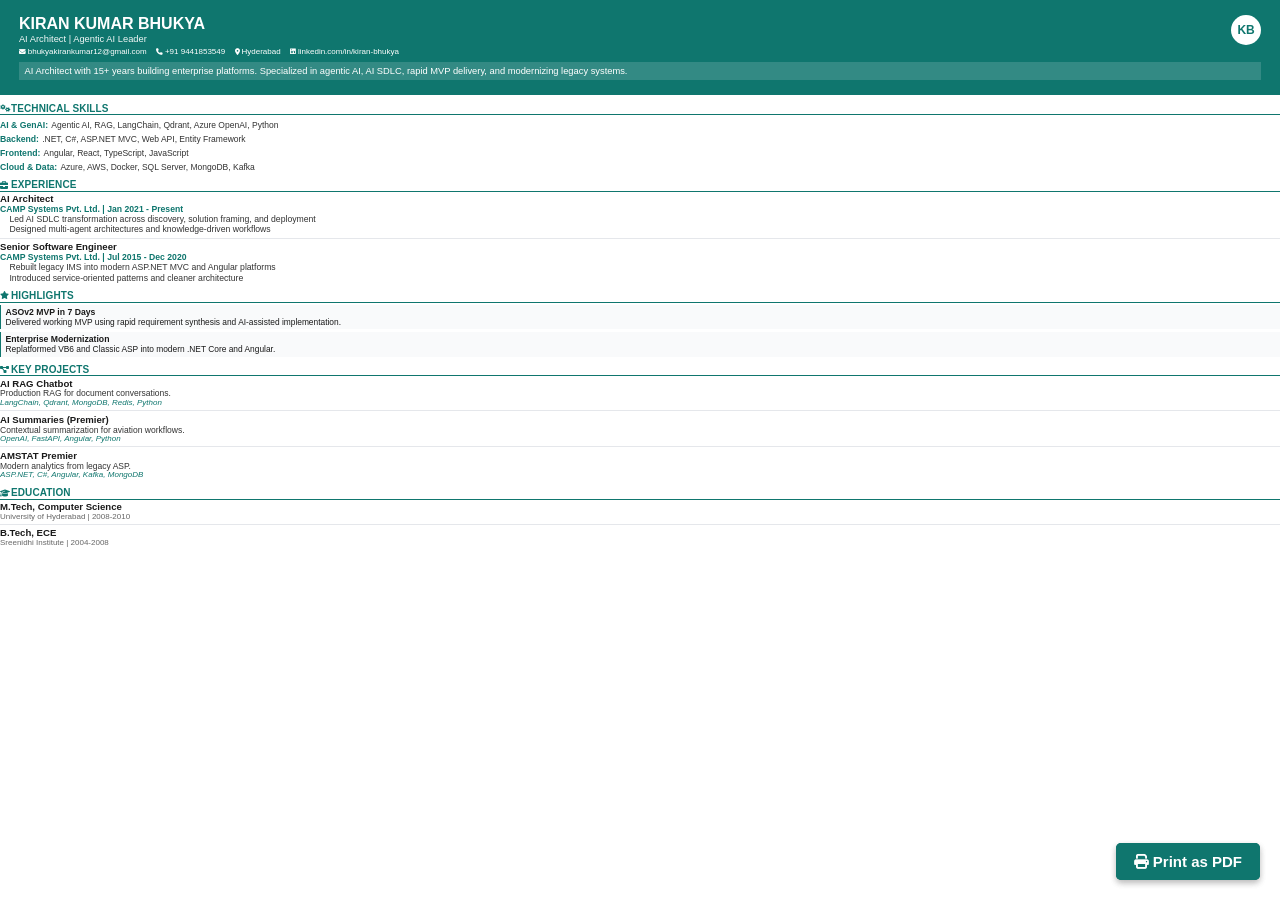
==== commit a37b413c: "Refactor resume layout and styling: Simplified structure, updated titles, and improved readability. " ====
--- a/resume.html
+++ b/resume.html
@@ -3,7 +3,7 @@
 <head>
     <meta charset="UTF-8">
     <meta name="viewport" content="width=device-width, initial-scale=1.0">
-    <title>Kiran Kumar Bhukya - Resume | Technical Lead | AI Engineering Architect</title>
+    <title>Kiran Kumar Bhukya - Resume | AI Architect</title>
     <link rel="stylesheet" href="https://cdnjs.cloudflare.com/ajax/libs/font-awesome/6.4.0/css/all.min.css">
     <style>
         * {
@@ -13,322 +13,225 @@
         }
 
         @page {
-            size: A4 portrait;
+            size: A4;
             margin: 10mm;
+            padding: 0;
+        }
+
+        html {
+            margin: 0;
+            padding: 0;
         }
 
         body {
             font-family: 'Segoe UI', Tahoma, Geneva, Verdana, sans-serif;
-            color: #233142;
-            background: #f3f5f8;
-            font-size: 9pt;
-            line-height: 1.35;
+            color: #1a1a1a;
+            background: white;
+            font-size: 8.5pt;
+            line-height: 1.1;
             margin: 0;
             padding: 0;
         }
 
         .resume-page {
-            width: 210mm;
-            max-width: 210mm;
-            min-height: 297mm;
+            width: 100%;
             background: white;
-            margin: 0 auto 12mm;
-            padding: 10mm 12mm;
-            box-shadow: 0 2px 12px rgba(0, 0, 0, 0.12);
+            margin: 0;
+            padding: 0;
         }
 
         .header {
-            background: linear-gradient(135deg, #005f54 0%, #00897b 100%);
+            background: #0f766e;
             color: white;
-            padding: 5mm 7mm;
-            border-radius: 3px;
-        }
-
-        .header-top {
+            padding: 4mm 5mm;
+            margin-bottom: 2mm;
+        }
+
+        .header-content {
             display: flex;
             justify-content: space-between;
             align-items: flex-start;
-            gap: 6mm;
+            gap: 4mm;
+            margin-bottom: 1.5mm;
         }
 
         .name {
-            font-size: 20pt;
+            font-size: 12pt;
             font-weight: 700;
-            letter-spacing: 0.4px;
-            margin-bottom: 2mm;
+            margin-bottom: 0.3mm;
         }
 
         .title {
-            font-size: 10pt;
+            font-size: 7pt;
             opacity: 0.95;
-            margin-bottom: 2.5mm;
+            margin-bottom: 1mm;
         }
 
         .contact-info {
             display: flex;
             flex-wrap: wrap;
-            gap: 3mm 4mm;
-            font-size: 7.5pt;
+            gap: 1mm 2.5mm;
+            font-size: 6pt;
         }
 
         .contact-item {
             display: flex;
             align-items: center;
-            gap: 1.5mm;
+            gap: 0.5mm;
+            white-space: nowrap;
+        }
+
+        .contact-item i {
+            font-size: 5pt;
         }
 
         .profile-pic {
-            width: 52px;
-            height: 52px;
+            width: 30px;
+            height: 30px;
             border-radius: 50%;
             background: white;
-            color: #005f54;
+            color: #0f766e;
             display: flex;
             align-items: center;
             justify-content: center;
             font-weight: 700;
-            font-size: 16pt;
-            border: 2px solid rgba(255,255,255,0.8);
+            font-size: 9pt;
             flex-shrink: 0;
         }
 
         .summary {
-            margin-top: 3mm;
-            font-size: 8.5pt;
-            line-height: 1.4;
-            background: rgba(255,255,255,0.12);
-            padding: 2.5mm 3mm;
-            border-radius: 3px;
-            text-align: justify;
-        }
-
-        .content-grid {
-            display: grid;
-            grid-template-columns: 1fr 1fr;
-            gap: 6mm;
-            margin-top: 5mm;
-        }
-
-        .column {
-            display: flex;
-            flex-direction: column;
-            gap: 4mm;
+            font-size: 7pt;
+            line-height: 1.1;
+            background: rgba(255, 255, 255, 0.15);
+            padding: 1mm 1.5mm;
         }
 
         .section {
-            margin-bottom: 1mm;
+            margin-bottom: 1.8mm;
         }
 
         .section-title {
-            font-size: 9.5pt;
+            font-size: 7.5pt;
             font-weight: 700;
-            color: #005f54;
-            margin-bottom: 2mm;
-            padding-bottom: 1mm;
-            border-bottom: 1.5px solid #005f54;
+            color: #0f766e;
+            margin-bottom: 0.6mm;
+            padding-bottom: 0.2mm;
+            border-bottom: 0.5px solid #0f766e;
             text-transform: uppercase;
-            letter-spacing: 0.3px;
+            letter-spacing: 0.1px;
             display: flex;
             align-items: center;
-            gap: 2mm;
+            gap: 0.8mm;
         }
 
         .section-title i {
-            font-size: 8.5pt;
-        }
-
-        .skill-category {
-            margin-bottom: 2mm;
-        }
-
-        .skill-category strong {
-            color: #005f54;
-            font-size: 8.3pt;
-        }
-
-        .skill-list,
-        .skill-list-inline,
-        .bullet-list {
-            font-size: 7.8pt;
-            color: #4e5969;
-            margin-top: 0.5mm;
-            line-height: 1.3;
-        }
-
-        .bullet-list {
-            padding-left: 4mm;
-        }
-
-        .bullet-list li {
-            margin-bottom: 1mm;
-        }
-
-        .tag-row {
-            display: flex;
-            flex-wrap: wrap;
-            gap: 1.5mm;
-        }
-
-        .skill-tag {
-            display: inline-block;
-            background: #f2f4f7;
-            color: #334151;
-            border-radius: 3px;
-            padding: 0.8mm 2mm;
-            font-size: 7.2pt;
-        }
-
-        .card {
-            border: 1px solid #e3e8ee;
-            border-radius: 3px;
-            padding: 3mm;
-            background: #fcfdff;
-        }
-
-        .card-title {
-            font-size: 8.5pt;
-            font-weight: 700;
-            color: #233142;
-            margin-bottom: 1mm;
-        }
-
-        .card-text {
-            font-size: 7.8pt;
-            color: #4e5969;
-            line-height: 1.35;
-        }
-
-        .experience-item,
-        .project-item {
-            border-bottom: 1px solid #e8ecef;
-            padding-bottom: 2mm;
-            margin-bottom: 2.5mm;
-        }
-
-        .experience-item:last-child,
-        .project-item:last-child {
+            font-size: 6pt;
+            width: 6pt;
+        }
+
+        .item {
+            margin-bottom: 0.9mm;
+            padding-bottom: 0.6mm;
+            border-bottom: 0.3px solid #e5e7eb;
+        }
+
+        .item:last-child {
             border-bottom: none;
             margin-bottom: 0;
             padding-bottom: 0;
         }
 
         .item-title {
-            font-size: 8.8pt;
+            font-size: 7.2pt;
             font-weight: 700;
-            color: #233142;
-        }
-
-        .item-company {
-            font-size: 8pt;
-            color: #005f54;
+            color: #1a1a1a;
+            margin-bottom: 0.1mm;
+        }
+
+        .item-subtitle {
+            font-size: 6.5pt;
+            color: #0f766e;
             font-weight: 600;
-            margin-top: 0.3mm;
-        }
-
-        .item-date {
-            font-size: 7.3pt;
-            color: #6b7280;
-            margin-top: 0.3mm;
-        }
-
-        .item-description {
-            font-size: 7.6pt;
-            color: #485463;
-            margin-top: 1mm;
-        }
-
-        .item-description ul {
-            padding-left: 4mm;
-            margin: 0;
-        }
-
-        .item-description li {
-            margin-bottom: 0.8mm;
-        }
-
-        .project-title {
-            font-size: 8.5pt;
-            font-weight: 700;
-            color: #233142;
-            margin-bottom: 0.6mm;
-        }
-
-        .project-desc {
-            font-size: 7.6pt;
-            color: #4e5969;
-            line-height: 1.35;
-            margin-bottom: 1mm;
+        }
+
+        .item-meta {
+            font-size: 6pt;
+            color: #666;
+        }
+
+        .item-desc {
+            font-size: 6.5pt;
+            color: #333;
+            line-height: 1.1;
+            margin: 0.2mm 0 0 2.5mm;
+            padding: 0;
+        }
+
+        .item-desc li {
+            margin-bottom: 0.15mm;
+        }
+
+        .skill-category {
+            margin-bottom: 0.4mm;
+            line-height: 1.1;
+        }
+
+        .skill-category strong {
+            font-size: 6.5pt;
+            color: #0f766e;
+            display: inline;
+        }
+
+        .skill-category span {
+            font-size: 6.4pt;
+            color: #333;
+            display: inline;
+        }
+
+        .card {
+            background: #f9fafb;
+            border-left: 1.2px solid #0f766e;
+            padding: 0.7mm 1.2mm;
+            margin-bottom: 0.7mm;
+            font-size: 6.3pt;
+            line-height: 1.1;
+        }
+
+        .card strong {
+            color: #1a1a1a;
+            display: block;
+            margin-bottom: 0.15mm;
+            font-size: 6.5pt;
         }
 
         .project-tech {
-            font-size: 7.2pt;
-            color: #005f54;
+            font-size: 6pt;
+            color: #0f766e;
             font-style: italic;
-        }
-
-        .list-item {
-            font-size: 7.7pt;
-            color: #4e5969;
-            margin-bottom: 1mm;
-            padding-left: 3.5mm;
-            position: relative;
-        }
-
-        .list-item:before {
-            content: '▸';
-            position: absolute;
-            left: 0;
-            color: #005f54;
-            font-weight: 700;
-        }
-
-        .education-item {
-            margin-bottom: 2mm;
-        }
-
-        .education-title {
-            font-weight: 700;
-            color: #233142;
-            font-size: 8.2pt;
-        }
-
-        .education-school,
-        .education-year,
-        .language-level {
-            font-size: 7.4pt;
-            color: #6b7280;
-        }
-
-        .language-item {
-            margin-bottom: 1.2mm;
-        }
-
-        .language-name {
-            font-size: 8.2pt;
-            font-weight: 700;
-            color: #233142;
+            margin-top: 0.1mm;
         }
 
         @media print {
             body {
                 background: white;
                 padding: 0;
+                margin: 0;
+                width: 100%;
+                height: 100%;
+            }
+
+            html {
+                width: 100%;
+                height: 100%;
+                margin: 0;
+                padding: 0;
             }
 
             .resume-page {
                 margin: 0;
-                box-shadow: none;
-                page-break-after: always;
-            }
-
-            .resume-page:last-child {
-                page-break-after: auto;
-            }
-
-            .header {
-                background: #005f54 !important;
-                -webkit-print-color-adjust: exact;
-                print-color-adjust: exact;
+                padding: 0;
+                width: 100%;
+                height: 100%;
             }
 
             * {
@@ -336,21 +239,19 @@
                 print-color-adjust: exact;
             }
 
-            .section,
-            .experience-item,
-            .project-item,
-            .list-item {
+            .section {
+                break-inside: avoid;
                 page-break-inside: avoid;
             }
         }
 
-        @media screen {
-            body {
-                padding: 15px;
-            }
-
-            .resume-page {
-                margin-bottom: 16px;
+        .no-print {
+            display: block;
+        }
+
+        @media print {
+            .no-print {
+                display: none !important;
             }
         }
     </style>
@@ -358,227 +259,111 @@
 <body>
     <div class="resume-page">
         <div class="header">
-            <div class="header-top">
+            <div class="header-content">
                 <div>
                     <div class="name">KIRAN KUMAR BHUKYA</div>
-                    <div class="title">Current AI Architect | Agentic AI Leader | AI SDLC Strategist</div>
+                    <div class="title">AI Architect | Agentic AI Leader</div>
                     <div class="contact-info">
                         <div class="contact-item"><i class="fas fa-envelope"></i><span>bhukyakirankumar12@gmail.com</span></div>
                         <div class="contact-item"><i class="fas fa-phone"></i><span>+91 9441853549</span></div>
-                        <div class="contact-item"><i class="fas fa-map-marker-alt"></i><span>Hyderabad, India</span></div>
+                        <div class="contact-item"><i class="fas fa-map-marker-alt"></i><span>Hyderabad</span></div>
                         <div class="contact-item"><i class="fab fa-linkedin"></i><span>linkedin.com/in/kiran-bhukya</span></div>
-                        <div class="contact-item"><i class="fab fa-github"></i><span>github.com</span></div>
                     </div>
                 </div>
-                <div class="profile-pic">KK</div>
+                <div class="profile-pic">KB</div>
             </div>
             <div class="summary">
-                AI Architect with 15+ years of experience building enterprise software and AI-native engineering platforms. Expert in agentic AI, AI SDLC, rapid MVP delivery, and legacy modernization. I turn organizational knowledge into reusable AI-enabled platforms and multi-agent workflows that accelerate delivery and improve decision quality.
-            </div>
-        </div>
-
-        <div class="content-grid">
-            <div class="column">
-                <div class="section">
-                    <div class="section-title"><i class="fas fa-bolt"></i> Core Strengths</div>
-                    <ul class="bullet-list">
-                        <li>Led AI-first delivery transformation from discovery to production.</li>
-                        <li>Built agentic systems, knowledge-driven workflows, and RAG-based experiences.</li>
-                        <li>Modernized legacy estates into scalable .NET and Angular platforms.</li>
-                        <li>Coached teams on engineering discipline, delivery governance, and AI-assisted execution.</li>
-                    </ul>
-                </div>
-
-                <div class="section">
-                    <div class="section-title"><i class="fas fa-cogs"></i> Technical Focus</div>
-                    <div class="skill-category"><strong>AI & GenAI:</strong><div class="skill-list-inline">Agentic AI, RAG, LangChain, Qdrant, Azure OpenAI, Copilot, Cursor AI, Python</div></div>
-                    <div class="skill-category"><strong>Backend:</strong><div class="skill-list-inline">.NET, .NET Core, C#, ASP.NET MVC, Web API, Entity Framework, NHibernate</div></div>
-                    <div class="skill-category"><strong>Frontend:</strong><div class="skill-list-inline">Angular, ExtJS, React, TypeScript, JavaScript, HTML5, CSS3</div></div>
-                    <div class="skill-category"><strong>Data & Cloud:</strong><div class="skill-list-inline">SQL Server, Oracle, MongoDB, Redis, Azure, AWS, Docker, Kafka</div></div>
-                </div>
-
-                <div class="section">
-                    <div class="section-title"><i class="fas fa-graduation-cap"></i> Education</div>
-                    <div class="education-item">
-                        <div class="education-title">M.Tech, Computer Science</div>
-                        <div class="education-school">University of Hyderabad</div>
-                        <div class="education-year">2008 - 2010</div>
-                    </div>
-                    <div class="education-item">
-                        <div class="education-title">B.Tech, ECE</div>
-                        <div class="education-school">Sreenidhi Institute</div>
-                        <div class="education-year">2004 - 2008</div>
-                    </div>
-                </div>
-
-                <div class="section">
-                    <div class="section-title"><i class="fas fa-globe"></i> Languages</div>
-                    <div class="language-item"><div class="language-name">English</div><div class="language-level">Professional</div></div>
-                    <div class="language-item"><div class="language-name">Telugu</div><div class="language-level">Professional</div></div>
-                    <div class="language-item"><div class="language-name">Hindi</div><div class="language-level">Professional</div></div>
-                </div>
-            </div>
-
-            <div class="column">
-                <div class="section">
-                    <div class="section-title"><i class="fas fa-award"></i> Selected Achievements</div>
-                    <div class="card">
-                        <div class="card-title">ASOv2 MVP delivered in 7 days</div>
-                        <div class="card-text">Combined rapid requirement synthesis, AI-assisted implementation, and strong delivery governance to produce a working MVP quickly.</div>
-                    </div>
-                    <div class="card" style="margin-top: 2mm;">
-                        <div class="card-title">Legacy transformation at enterprise scale</div>
-                        <div class="card-text">Replatformed VB6, Classic ASP, and WebForms solutions into modern .NET Core and Angular experiences with measurable quality gains.</div>
-                    </div>
-                </div>
-
-                <div class="section">
-                    <div class="section-title"><i class="fas fa-briefcase"></i> Experience Snapshot</div>
-                    <div class="experience-item">
-                        <div class="item-title">Current AI Architect</div>
-                        <div class="item-company">CAMP Systems Pvt. Ltd.</div>
-                        <div class="item-date">Jan 2021 - Present</div>
-                        <div class="item-description">
-                            <ul>
-                                <li>Leading AI SDLC transformation across discovery, solution framing, implementation guidance, validation, and deployment.</li>
-                                <li>Designing multi-agent architectures and agentic workflows for planning, coding, knowledge retrieval, and execution support.</li>
-                            </ul>
-                        </div>
-                    </div>
-                    <div class="experience-item">
-                        <div class="item-title">Senior Software Engineer</div>
-                        <div class="item-company">CAMP Systems Pvt. Ltd.</div>
-                        <div class="item-date">Jul 2015 - Dec 2020</div>
-                        <div class="item-description">
-                            <ul>
-                                <li>Rebuilt IMS modules into modern web platforms using ASP.NET MVC, Web API, and Angular.</li>
-                                <li>Introduced service-oriented patterns, messaging, and cleaner data access layers for maintainability.</li>
-                            </ul>
-                        </div>
-                    </div>
-                    <div class="experience-item">
-                        <div class="item-title">Associate / Programming Analyst</div>
-                        <div class="item-company">Cognizant Technology Solutions</div>
-                        <div class="item-date">Apr 2011 - Jul 2015</div>
-                        <div class="item-description">
-                            <ul>
-                                <li>Delivered enterprise .NET solutions and reverse-engineered legacy components for modern integrations.</li>
-                                <li>Built strong delivery and coordination skills that shaped later leadership responsibilities.</li>
-                            </ul>
-                        </div>
-                    </div>
-                </div>
+                AI Architect with 15+ years building enterprise platforms. Specialized in agentic AI, AI SDLC, rapid MVP delivery, and modernizing legacy systems.
+            </div>
+        </div>
+
+        <div class="section">
+            <div class="section-title"><i class="fas fa-cogs"></i> Technical Skills</div>
+            <div class="skill-category"><strong>AI & GenAI:</strong> <span>Agentic AI, RAG, LangChain, Qdrant, Azure OpenAI, Python</span></div>
+            <div class="skill-category"><strong>Backend:</strong> <span>.NET, C#, ASP.NET MVC, Web API, Entity Framework</span></div>
+            <div class="skill-category"><strong>Frontend:</strong> <span>Angular, React, TypeScript, JavaScript</span></div>
+            <div class="skill-category"><strong>Cloud & Data:</strong> <span>Azure, AWS, Docker, SQL Server, MongoDB, Kafka</span></div>
+        </div>
+
+        <div class="section">
+            <div class="section-title"><i class="fas fa-briefcase"></i> Experience</div>
+            <div class="item">
+                <div class="item-title">AI Architect</div>
+                <div class="item-subtitle">CAMP Systems Pvt. Ltd. | Jan 2021 - Present</div>
+                <ul class="item-desc">
+                    <li>Led AI SDLC transformation across discovery, solution framing, and deployment</li>
+                    <li>Designed multi-agent architectures and knowledge-driven workflows</li>
+                </ul>
+            </div>
+            <div class="item">
+                <div class="item-title">Senior Software Engineer</div>
+                <div class="item-subtitle">CAMP Systems Pvt. Ltd. | Jul 2015 - Dec 2020</div>
+                <ul class="item-desc">
+                    <li>Rebuilt legacy IMS into modern ASP.NET MVC and Angular platforms</li>
+                    <li>Introduced service-oriented patterns and cleaner architecture</li>
+                </ul>
+            </div>
+        </div>
+
+        <div class="section">
+            <div class="section-title"><i class="fas fa-star"></i> Highlights</div>
+            <div class="card">
+                <strong>ASOv2 MVP in 7 Days</strong>
+                Delivered working MVP using rapid requirement synthesis and AI-assisted implementation.
+            </div>
+            <div class="card">
+                <strong>Enterprise Modernization</strong>
+                Replatformed VB6 and Classic ASP into modern .NET Core and Angular.
+            </div>
+        </div>
+
+        <div class="section">
+            <div class="section-title"><i class="fas fa-project-diagram"></i> Key Projects</div>
+            <div class="item">
+                <div class="item-title">AI RAG Chatbot</div>
+                <div style="font-size: 6.4pt; color: #333;">Production RAG for document conversations.</div>
+                <div class="project-tech">LangChain, Qdrant, MongoDB, Redis, Python</div>
+            </div>
+            <div class="item">
+                <div class="item-title">AI Summaries (Premier)</div>
+                <div style="font-size: 6.4pt; color: #333;">Contextual summarization for aviation workflows.</div>
+                <div class="project-tech">OpenAI, FastAPI, Angular, Python</div>
+            </div>
+            <div class="item">
+                <div class="item-title">AMSTAT Premier</div>
+                <div style="font-size: 6.4pt; color: #333;">Modern analytics from legacy ASP.</div>
+                <div class="project-tech">ASP.NET, C#, Angular, Kafka, MongoDB</div>
+            </div>
+        </div>
+
+        <div class="section">
+            <div class="section-title"><i class="fas fa-graduation-cap"></i> Education</div>
+            <div class="item">
+                <div class="item-title">M.Tech, Computer Science</div>
+                <div class="item-meta">University of Hyderabad | 2008-2010</div>
+            </div>
+            <div class="item">
+                <div class="item-title">B.Tech, ECE</div>
+                <div class="item-meta">Sreenidhi Institute | 2004-2008</div>
             </div>
         </div>
     </div>
 
-    <div class="resume-page">
-        <div class="header">
-            <div class="header-top">
-                <div>
-                    <div class="name">KIRAN KUMAR BHUKYA</div>
-                    <div class="title">Technical Lead | AI Engineering Architect | Agentic Systems Builder</div>
-                </div>
-            </div>
-        </div>
-
-        <div class="content-grid">
-            <div class="column">
-                <div class="section">
-                    <div class="section-title"><i class="fas fa-project-diagram"></i> Key Projects</div>
-                    <div class="project-item">
-                        <div class="project-title">AI RAG Chatbot System</div>
-                        <div class="project-desc">Built a production-ready RAG experience for document-centric conversations using LangChain, Qdrant, MongoDB, Redis, and Python.</div>
-                        <div class="project-tech">LangChain, Qdrant, MongoDB, Redis, Python, LLM, RAG</div>
-                    </div>
-                    <div class="project-item">
-                        <div class="project-title">AI Page Summaries - Premier</div>
-                        <div class="project-desc">Delivered contextual page summarization for aviation workflows, enabling faster-informed purchase and review decisions.</div>
-                        <div class="project-tech">OpenAI, FastAPI, Angular, Python, AI Summarization</div>
-                    </div>
-                    <div class="project-item">
-                        <div class="project-title">Aircraft Recommendation Engine</div>
-                        <div class="project-desc">Created a recommendation platform with explainable scoring and secure APIs for fleet planning and business evaluation.</div>
-                        <div class="project-tech">Python, ML Models, .NET API, CQRS, Microservices</div>
-                    </div>
-                    <div class="project-item">
-                        <div class="project-title">AMSTAT Premier</div>
-                        <div class="project-desc">Modernized an aviation analytics platform from legacy ASP to a scalable .NET and Angular solution with embedded AI capabilities.</div>
-                        <div class="project-tech">ASP.NET, C#, Angular, Kafka, MongoDB, DevExpress</div>
-                    </div>
-                </div>
-            </div>
-
-            <div class="column">
-                <div class="section">
-                    <div class="section-title"><i class="fas fa-users-cog"></i> Leadership & Modernization</div>
-                    <div class="list-item">Guided squads as a delivery lead with strong backlog discipline, sprint planning, and outcome-focused reporting.</div>
-                    <div class="list-item">Mentored engineers, led onboarding, and standardized secure development practices and AI-assisted workflows.</div>
-                    <div class="list-item">Bridged business, product, and engineering stakeholders with clear release narratives, RAID tracking, and demo prep.</div>
-                    <div class="list-item">Migrated VB6 and Classic ASP applications to .NET Core and Angular using incremental modernization patterns.</div>
-                    <div class="list-item">Applied DDD, CQRS, and event-driven thinking to shape maintainable architecture and integration contracts.</div>
-                </div>
-
-                <div class="section">
-                    <div class="section-title"><i class="fas fa-cogs"></i> AI SDLC Approach</div>
-                    <div class="list-item">Discovery and requirement synthesis through stakeholder alignment and success definition.</div>
-                    <div class="list-item">Context engineering, knowledge indexing, and retrieval design for reliable AI outputs.</div>
-                    <div class="list-item">Agent design, orchestration patterns, and implementation guidance for efficient delivery.</div>
-                    <div class="list-item">Testing, validation, deployment, observability, and continuous improvement for production readiness.</div>
-                </div>
-            </div>
-        </div>
-    </div>
-
-    <div class="resume-page">
-        <div class="header">
-            <div class="header-top">
-                <div>
-                    <div class="name">KIRAN KUMAR BHUKYA</div>
-                    <div class="title">AI Engineering Architect | Delivery Strategist | Modernization Lead</div>
-                </div>
-            </div>
-        </div>
-
-        <div class="content-grid">
-            <div class="column">
-                <div class="section">
-                    <div class="section-title"><i class="fas fa-tools"></i> Practical Expertise</div>
-                    <div class="skill-category"><strong>Architecture:</strong><div class="skill-list-inline">Microservices, event-driven systems, messaging, domain modeling, API design, modernization roadmaps</div></div>
-                    <div class="skill-category"><strong>DevOps:</strong><div class="skill-list-inline">TeamCity, Octopus Deploy, Docker, CI/CD, release management, observability</div></div>
-                    <div class="skill-category"><strong>AI Enablement:</strong><div class="skill-list-inline">AI-assisted coding, documentation automation, test generation, debugging support, architecture assistance</div></div>
-                    <div class="skill-category"><strong>Patterns:</strong><div class="tag-row" style="margin-top: 1mm;"><span class="skill-tag">CQRS</span><span class="skill-tag">DDD</span><span class="skill-tag">Unit of Work</span><span class="skill-tag">Event-Driven</span><span class="skill-tag">Strangler Fig</span></div></div>
-                </div>
-            </div>
-
-            <div class="column">
-                <div class="section">
-                    <div class="section-title"><i class="fas fa-star"></i> Professional Summary</div>
-                    <div class="card">
-                        <div class="card-text">A hands-on technology leader with deep experience spanning enterprise application development, modernization, and AI-enabled engineering. Known for combining practical architecture depth with delivery discipline to help teams move from concept to production with clarity and speed.</div>
-                    </div>
-                </div>
-
-                <div class="section">
-                    <div class="section-title"><i class="fas fa-chart-line"></i> Impact Areas</div>
-                    <div class="list-item">Delivery acceleration through AI-assisted workflows and structured SDLC practices.</div>
-                    <div class="list-item">Modernization of legacy systems into resilient, cloud-friendly platforms.</div>
-                    <div class="list-item">Improved engineering quality through reusable patterns, testing discipline, and strong collaboration.</div>
-                    <div class="list-item">Built systems that convert enterprise knowledge into usable AI-enabled assets and decision support flows.</div>
-                </div>
-            </div>
-        </div>
-    </div>
-
-    <div style="position: fixed; bottom: 20px; right: 20px; z-index: 1000;" class="no-print">
-        <button onclick="window.print()" style="background: #005f54; color: white; border: none; padding: 12px 24px; border-radius: 5px; cursor: pointer; font-size: 16px; font-weight: 600; box-shadow: 0 4px 6px rgba(0,0,0,0.1);">
-            <i class="fas fa-print"></i> Print / Save as PDF
+    <div class="no-print" style="position: fixed; bottom: 20px; right: 20px; z-index: 1000;">
+        <button onclick="window.print()" style="background: #0f766e; color: white; border: none; padding: 10px 18px; border-radius: 5px; cursor: pointer; font-size: 15px; font-weight: 600; box-shadow: 0 3px 6px rgba(0,0,0,0.15);">
+            <i class="fas fa-print"></i> Print as PDF
         </button>
     </div>
-
-    <style>
-        .no-print { display: block; }
-        @media print { .no-print { display: none !important; } }
-    </style>
 </body>
 </html>
+            </div>
+        </div>
+    </div>
+
+    <div class="no-print" style="position: fixed; bottom: 20px; right: 20px; z-index: 1000;">
+        <button onclick="window.print()" style="background: #0f766e; color: white; border: none; padding: 10px 18px; border-radius: 5px; cursor: pointer; font-size: 15px; font-weight: 600; box-shadow: 0 3px 6px rgba(0,0,0,0.15);">
+            <i class="fas fa-print"></i> Print as PDF
+        </button>
+    </div>
+</body>
+</html>
